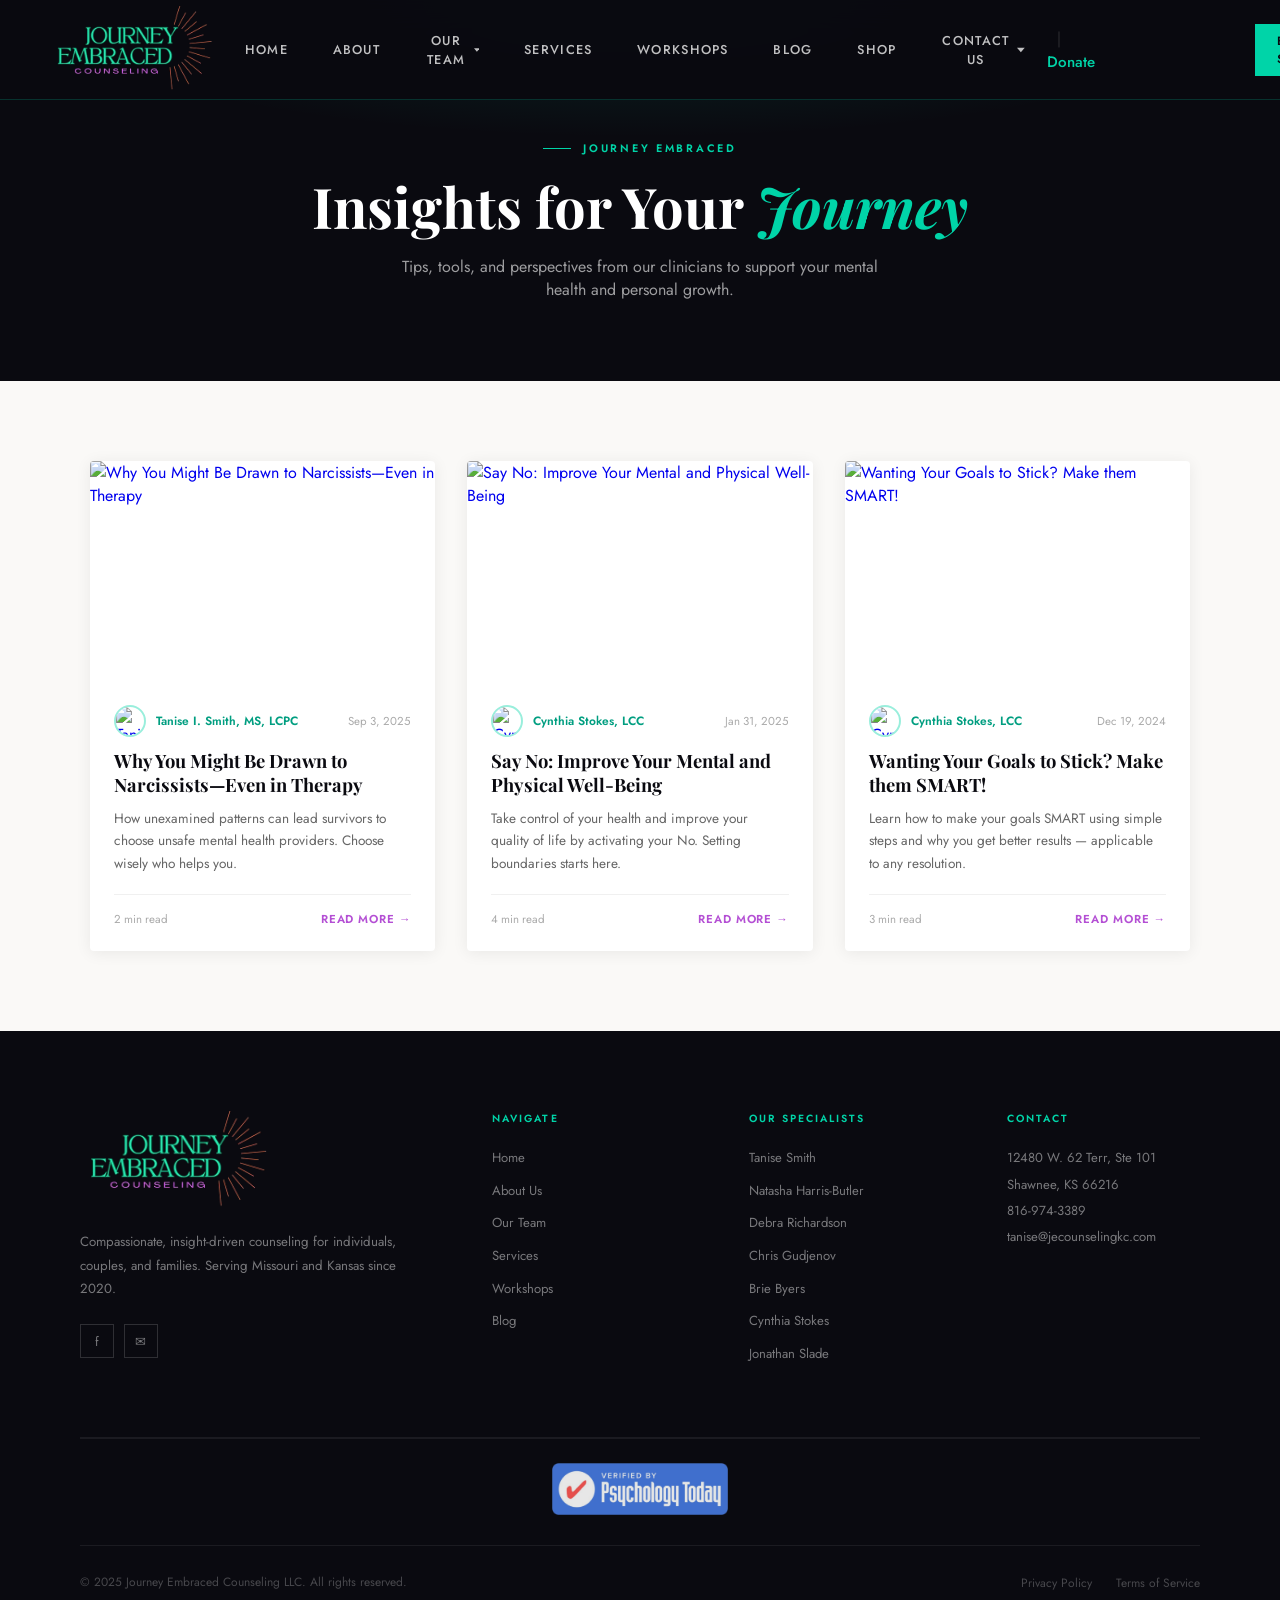
==== blog.html @ 5bcfed5b "Add files via upload" ====
<!doctype html>
<html lang="en">

<head>
    <meta charset="UTF-8" />
    <meta name="viewport" content="width=device-width, initial-scale=1.0" />
    <meta name="description"
        content="Blog — Journey Embraced Counseling LLC. Insights, tips, and guidance for your mental health journey." />
    <title>Blog | Journey Embraced Counseling LLC</title>
    <link rel="preconnect" href="https://fonts.googleapis.com" />
    <link rel="preconnect" href="https://fonts.gstatic.com" crossorigin />
    <link
        href="https://fonts.googleapis.com/css2?family=Playfair+Display:ital,wght@0,400;0,600;0,700;1,400;1,600&family=Jost:wght@300;400;500;600&display=swap"
        rel="stylesheet" />
    <link rel="stylesheet" href="css/styles.css" />
    <link rel="stylesheet" href="css/blog.css" />
</head>

<body>
    <!-- ══ NAVIGATION ══ -->
    <nav id="mainNav">
        <a href="index.html" class="nav-logo"><img src="images/logo.png" alt="Journey Embraced Counseling" /></a>
        <div class="nav-center">
            <div class="nav-item">
                <a href="index.html" class="nav-link">Home</a>
            </div>
            <div class="nav-item">
                <a href="index.html#about" class="nav-link">About</a>
            </div>
            <div class="nav-item">
                <button class="nav-link" id="teamDropBtn" aria-expanded="false" aria-haspopup="true">
                    Our Team<svg viewBox="0 0 10 6" aria-hidden="true">
                        <path d="M0 0l5 6 5-6z" />
                    </svg>
                </button>
                <div class="mega-drop" role="menu">
                    <a class="drop-card" href="index.html#tanise" role="menuitem"><img class="drop-thumb"
                            src="images/profile/tanise.jpg" alt="Tanise Smith" />
                        <div class="drop-info">
                            <div class="drop-name">Tanise Smith</div>
                            <div class="drop-role">MS, LCPC · Founder</div>
                        </div>
                    </a>
                    <a class="drop-card" href="index.html#natasha" role="menuitem"><img class="drop-thumb"
                            src="images/profile/natasha.jpg" alt="Natasha Harris-Butler" />
                        <div class="drop-info">
                            <div class="drop-name">Natasha Harris-Butler</div>
                            <div class="drop-role">LCSW, LSCSW</div>
                        </div>
                    </a>
                    <a class="drop-card" href="index.html#debra" role="menuitem"><img class="drop-thumb"
                            src="images/profile/debra.jpg" alt="Debra Richardson" />
                        <div class="drop-info">
                            <div class="drop-name">Debra Richardson</div>
                            <div class="drop-role">LSCSW, LCSW</div>
                        </div>
                    </a>
                    <a class="drop-card" href="index.html#chris" role="menuitem"><img class="drop-thumb"
                            src="images/profile/chris.jpg" alt="Chris Gudjenov" />
                        <div class="drop-info">
                            <div class="drop-name">Chris Gudjenov</div>
                            <div class="drop-role">MS, LPC · Athletes & Men</div>
                        </div>
                    </a>
                    <a class="drop-card" href="index.html#brie" role="menuitem"><img class="drop-thumb"
                            src="images/profile/brie.jpg" alt="Brie Byers" />
                        <div class="drop-info">
                            <div class="drop-name">Brie Byers</div>
                            <div class="drop-role">MS, LPC</div>
                        </div>
                    </a>
                    <a class="drop-card" href="index.html#cynthia" role="menuitem"><img class="drop-thumb"
                            src="images/profile/cynthia.jpg" alt="Cynthia Stokes" />
                        <div class="drop-info">
                            <div class="drop-name">Cynthia Stokes</div>
                            <div class="drop-role">LCC · Life Coach</div>
                        </div>
                    </a>
                    <a class="drop-card" href="index.html#jonathan" role="menuitem"><img class="drop-thumb"
                            src="images/profile/jonathan.jpg" alt="Jonathan Slade" />
                        <div class="drop-info">
                            <div class="drop-name">Jonathan Slade</div>
                            <div class="drop-role">B.Th. · Pastoral Coach</div>
                        </div>
                    </a>
                    <a class="drop-card" href="#adrian" role="menuitem">
                        <img class="drop-thumb" src="images/profile/adrian.jpg" alt="Adrian Smith" />
                        <div class="drop-info">
                            <div class="drop-name">Adrian Smith</div>
                            <div class="drop-role">Insurance & Billing Specialist</div>
                        </div>
                    </a>
                </div>
            </div>
            <div class="nav-item">
                <a href="index.html#services" class="nav-link">Services</a>
            </div>
            <div class="nav-item">
                <a href="workshops.html" class="nav-link">Workshops</a>
            </div>
            <div class="nav-item">
                <a href="blog.html" class="nav-link">Blog</a>
            </div>
            <div class="nav-item">
                <a href="shop.html" class="nav-link">Shop</a>
            </div>
            <div class="nav-item" style="position: relative">
                <button class="nav-link" id="contactDropBtn" aria-expanded="false">
                    Contact Us
                    <svg viewBox="0 0 10 6" aria-hidden="true">
                        <path d="M0 0l5 6 5-6z" />
                    </svg>
                </button>
                <div class="contact-drop" id="contactDrop">
                    <div class="contact-drop-row contact-drop-row--email">
                        <span class="contact-drop-icon">📧</span>
                        <a href="mailto:cstokes@jecounselingkc.com">cstokes&#64;jecounselingkc.com</a>
                    </div>
                    <div class="contact-drop-row">
                        <span class="contact-drop-icon">📞</span>
                        <a href="tel:8169743389">816-974-3389</a>
                    </div>
                </div>
            </div>
            <!-- == Stripe Donate Link == -->
            <div class="nav-item utility-sep">
                <a href="https://donate.stripe.com/bJe28tgr56711Aj9oM2kw00" class="nav-link-utility">Donate</a>
            </div>
        </div>
        <div class="nav-right">
            <a href="#" class="btn-nav-cta" id="bookNavBtn">Book a Session</a>
            <button class="mob-toggle" id="mobToggle" aria-label="Open menu" aria-expanded="false">
                <span></span><span></span><span></span>
            </button>
        </div>
    </nav>

    <!-- ══ MOBILE MENU ══ -->
    <div class="mob-menu" id="mobMenu" role="dialog" aria-label="Mobile navigation">
        <button class="mob-close" id="mobClose" aria-label="Close menu">
            ✕
        </button>
        <a href="index.html">Home</a>
        <a href="index.html#about">About</a>
        <a href="index.html#counselors">Our Team</a>
        <a href="index.html#services">Services</a>
        <a href="workshops.html">Workshops</a>
        <a href="blog.html">Blog</a>
        <a href="shop.html">Shop</a>
        <a href="https://donate.stripe.com/bJe28tgr56711Aj9oM2kw00" class="mobile-donate-link">Donate</a>
        <a href="#" id="mobBook" class="mob-book-link">Book a Session</a>
    </div>

    <!-- ══ HERO ══ -->
    <section class="blog-hero">
        <div class="section-label section-label--center">
            Journey Embraced
        </div>
        <h1>Insights for Your <em>Journey</em></h1>
        <p>
            Tips, tools, and perspectives from our clinicians to support
            your mental health and personal growth.
        </p>
    </section>

    <!-- ══ BLOG GRID ══ -->
    <section class="blog-grid-section">
        <div class="blog-grid">
            <!-- Post 1 -->
            <a href="post-narcissists-therapy.html" class="blog-card">
                <img class="blog-card-img"
                    src="https://static.wixstatic.com/media/f3df2a_97ab278cfcd94450b3c3a21420873f29~mv2.jpg/v1/fill/w_454,h_341,fp_0.50_0.50,q_90,enc_avif,quality_auto/f3df2a_97ab278cfcd94450b3c3a21420873f29~mv2.webp"
                    alt="Why You Might Be Drawn to Narcissists—Even in Therapy" />
                <div class="blog-card-body">
                    <div class="blog-card-meta">
                        <img class="blog-card-author-img"
                            src="https://static.wixstatic.com/media/f3df2a_c4966da03c5444bfa4be684ac20dc3af~mv2.jpg/v1/fill/w_64,h_64,al_c,q_80,enc_avif,quality_auto/f3df2a_c4966da03c5444bfa4be684ac20dc3af~mv2.jpg"
                            alt="Tanise Smith" />
                        <span class="blog-card-author">Tanise I. Smith, MS, LCPC</span>
                        <span class="blog-card-date">Sep 3, 2025</span>
                    </div>
                    <h2>
                        Why You Might Be Drawn to Narcissists—Even in
                        Therapy
                    </h2>
                    <p>
                        How unexamined patterns can lead survivors to choose
                        unsafe mental health providers. Choose wisely who
                        helps you.
                    </p>
                    <div class="blog-card-footer">
                        <span class="blog-read-time">2 min read</span>
                        <span class="blog-read-more">Read More →</span>
                    </div>
                </div>
            </a>

            <!-- Post 2 -->
            <a href="post-say-no.html" class="blog-card">
                <img class="blog-card-img"
                    src="https://static.wixstatic.com/media/nsplsh_32547a5375515a4f486534~mv2_d_3019_4025_s_4_2.jpg/v1/fill/w_454,h_341,fp_0.50_0.50,q_90,enc_avif,quality_auto/nsplsh_32547a5375515a4f486534~mv2_d_3019_4025_s_4_2.webp"
                    alt="Say No: Improve Your Mental and Physical Well-Being" />
                <div class="blog-card-body">
                    <div class="blog-card-meta">
                        <img class="blog-card-author-img"
                            src="https://static.wixstatic.com/media/f3df2a_ed8cdbc0320a438393f0426898f3b0ae~mv2.jpg/v1/fill/w_64,h_64,al_c,q_80,enc_avif,quality_auto/f3df2a_ed8cdbc0320a438393f0426898f3b0ae~mv2.jpg"
                            alt="Cynthia Stokes" />
                        <span class="blog-card-author">Cynthia Stokes, LCC</span>
                        <span class="blog-card-date">Jan 31, 2025</span>
                    </div>
                    <h2>
                        Say No: Improve Your Mental and Physical Well-Being
                    </h2>
                    <p>
                        Take control of your health and improve your quality
                        of life by activating your No. Setting boundaries
                        starts here.
                    </p>
                    <div class="blog-card-footer">
                        <span class="blog-read-time">4 min read</span>
                        <span class="blog-read-more">Read More →</span>
                    </div>
                </div>
            </a>

            <!-- Post 3 -->
            <a href="post-smart-goals.html" class="blog-card">
                <img class="blog-card-img"
                    src="https://static.wixstatic.com/media/nsplsh_63595f54434b723562656b~mv2.jpg/v1/fill/w_454,h_341,fp_0.50_0.50,q_90,enc_avif,quality_auto/nsplsh_63595f54434b723562656b~mv2.webp"
                    alt="Wanting Your Goals to Stick? Make them SMART!" />
                <div class="blog-card-body">
                    <div class="blog-card-meta">
                        <img class="blog-card-author-img"
                            src="https://static.wixstatic.com/media/f3df2a_ed8cdbc0320a438393f0426898f3b0ae~mv2.jpg/v1/fill/w_64,h_64,al_c,q_80,enc_avif,quality_auto/f3df2a_ed8cdbc0320a438393f0426898f3b0ae~mv2.jpg"
                            alt="Cynthia Stokes" />
                        <span class="blog-card-author">Cynthia Stokes, LCC</span>
                        <span class="blog-card-date">Dec 19, 2024</span>
                    </div>
                    <h2>Wanting Your Goals to Stick? Make them SMART!</h2>
                    <p>
                        Learn how to make your goals SMART using simple
                        steps and why you get better results — applicable to
                        any resolution.
                    </p>
                    <div class="blog-card-footer">
                        <span class="blog-read-time">3 min read</span>
                        <span class="blog-read-more">Read More →</span>
                    </div>
                </div>
            </a>
        </div>
    </section>

    <!-- ══ FOOTER ══ -->
    <footer>
        <div class="footer-top">
            <div class="footer-brand">
                <img class="footer-logo" src="images/logo.png" alt="Journey Embraced Counseling" />
                <p class="footer-about">
                    Compassionate, insight-driven counseling for
                    individuals, couples, and families. Serving Missouri and
                    Kansas since 2020.
                </p>
                <div class="footer-social">
                    <a href="https://www.facebook.com/journeyembracedcounseling/" target="_blank" rel="noopener"
                        aria-label="Facebook">f</a>
                    <a href="mailto:tanise@jecounselingkc.com" aria-label="Email us">✉</a>
                </div>
            </div>
            <div class="footer-col">
                <h5>Navigate</h5>
                <ul>
                    <li><a href="index.html">Home</a></li>
                    <li><a href="index.html#about">About Us</a></li>
                    <li><a href="index.html#counselors">Our Team</a></li>
                    <li><a href="index.html#services">Services</a></li>
                    <li><a href="workshops.html">Workshops</a></li>
                    <li><a href="blog.html">Blog</a></li>
                </ul>
            </div>
            <div class="footer-col">
                <h5>Our Specialists</h5>
                <ul>
                    <li><a href="index.html#tanise">Tanise Smith</a></li>
                    <li><a href="index.html#natasha">Natasha Harris-Butler</a></li>
                    <li><a href="index.html#debra">Debra Richardson</a></li>
                    <li><a href="index.html#chris">Chris Gudjenov</a></li>
                    <li><a href="index.html#brie">Brie Byers</a></li>
                    <li><a href="index.html#cynthia">Cynthia Stokes</a></li>
                    <li><a href="index.html#jonathan">Jonathan Slade</a></li>
                </ul>
            </div>
            <div class="footer-col footer-contact-info">
                <h5>Contact</h5>
                <p>12480 W. 62 Terr, Ste 101<br />Shawnee, KS 66216</p>
                <p><a href="tel:8169743389">816-974-3389</a></p>
                <p>
                    <a href="mailto:tanise@jecounselingkc.com">tanise&#64;jecounselingkc.com</a>
                </p>
            </div>
        </div>
        <div class="footer-pt-badge">
            <a href="https://www.psychologytoday.com/us/therapists/tanise-smith-shawnee-ks/755329" target="_blank"
                rel="noopener"><img src="images/psychology_today.png" alt="Verified by Psychology Today"
                    height="52" /></a>
        </div>
        <div class="footer-bottom">
            <p>
                &copy; 2025 Journey Embraced Counseling LLC. All rights
                reserved.
            </p>
            <div>
                <a href="#">Privacy Policy</a><a href="#">Terms of Service</a>
            </div>
        </div>
    </footer>

    <!-- ══ MODALS ══ -->
    <div class="modal-overlay" id="bookingModal" role="dialog" aria-modal="true" aria-labelledby="bookingModalTitle">
        <div class="modal">
            <button class="modal-x" aria-label="Close">✕</button>
            <div class="modal-h" id="bookingModalTitle">Book a Session</div>
            <div class="modal-sub">
                Fill out the form below and we'll be in touch to confirm
                your appointment.
            </div>
            <div class="fg">
                <label>Your Name</label>
                <div class="fg-row">
                    <input type="text" placeholder="First name" autocomplete="given-name" /><input type="text"
                        placeholder="Last name" autocomplete="family-name" />
                </div>
            </div>
            <div class="fg">
                <label>Email</label><input type="email" placeholder="your@email.com" autocomplete="email" />
            </div>
            <div class="fg">
                <label>Phone</label><input type="tel" placeholder="(816) 000-0000" autocomplete="tel" />
            </div>
            <div class="fg">
                <label>Service Type</label><select>
                    <option value="">Select a service...</option>
                    <option>Individual Counseling</option>
                    <option>Couples Therapy</option>
                    <option>Adolescent Support</option>
                    <option>Faith-Based Counseling</option>
                    <option>Life Coaching</option>
                    <option>Narcissistic Abuse Recovery</option>
                    <option>Men's Mental Health</option>
                    <option>Group Therapy</option>
                </select>
            </div>
            <div class="fg">
                <label>Message (Optional)</label><textarea
                    placeholder="Brief description of what you'd like to work on..."></textarea>
            </div>
            <button class="btn-modal" data-form="booking">
                Request Appointment
            </button>
        </div>
    </div>

    <script src="js/main.js"></script>
</body>

</html>
---- css/styles.css ----
/* =====================================================
   Journey Embraced Counseling — styles.css
   Palette matched to logo:
     Mint-teal  #00d4a8  (JOURNEY EMBRACED text)
     Purple     #b44fd4  (COUNSELING text)
     Coral      #e8623a  (starburst)
     Near-black #0a0a10  (logo background / dark sections)
   ===================================================== */
:root {
    --ink: #0a0a10;
    --mint: #00d4a8;
    --mint-light: #00f0c0;
    --mint-dim: #009e80;
    --purple: #b44fd4;
    --purple-light: #cc72ee;
    --coral: #e8623a;
    --cream: #f2fdfb;
    --warm: #f7f2fd;
    --blush: #fdf2fb;
    --stone: #c8e6e0;
    --stone-purple: #ddd0ea;
    --mist: #4a6a64;
    --white: #ffffff;
    --nav-height: 100px;
    --pad: 5rem;
}

*,
*::before,
*::after {
    margin: 0;
    padding: 0;
    box-sizing: border-box;
}
html {
    scroll-behavior: smooth;
}
body {
    font-family: "Jost", sans-serif;
    background: var(--cream);
    color: var(--ink);
    overflow-x: hidden;
}

/* Reveal */
.reveal {
    opacity: 0;
    transform: translateY(24px);
    transition:
        opacity 0.65s ease,
        transform 0.65s ease;
}
.reveal.visible {
    opacity: 1;
    transform: none;
}

/* Labels */
.section-label {
    font-size: 0.68rem;
    font-weight: 600;
    letter-spacing: 0.25em;
    text-transform: uppercase;
    color: var(--mint);
    margin-bottom: 0.75rem;
    display: flex;
    align-items: center;
    gap: 0.75rem;
}
.section-label::before {
    content: "";
    display: block;
    width: 28px;
    height: 1px;
    background: var(--mint);
}
.section-label--center {
    justify-content: center;
}

.section-title {
    font-family: "Playfair Display", serif;
    font-size: clamp(2rem, 3.5vw, 3rem);
    font-weight: 600;
    line-height: 1.2;
    color: var(--ink);
}
.section-title em {
    font-style: italic;
    color: var(--purple);
}

/* ── Buttons ── */
.btn-gold {
    font-family: "Jost", sans-serif;
    font-size: 0.82rem;
    font-weight: 600;
    letter-spacing: 0.1em;
    text-transform: uppercase;
    color: var(--ink);
    background: var(--mint);
    border: none;
    padding: 1rem 2.5rem;
    cursor: pointer;
    text-decoration: none;
    display: inline-block;
    transition:
        background 0.2s,
        transform 0.2s,
        box-shadow 0.2s;
}
.btn-gold:hover {
    background: var(--mint-light);
    transform: translateY(-2px);
    box-shadow: 0 8px 24px rgba(0, 212, 168, 0.4);
}

.btn-outline-white {
    font-family: "Jost", sans-serif;
    font-size: 0.82rem;
    font-weight: 500;
    letter-spacing: 0.1em;
    text-transform: uppercase;
    color: #fff;
    background: transparent;
    border: 1px solid rgba(255, 255, 255, 0.4);
    padding: 1rem 2.5rem;
    cursor: pointer;
    text-decoration: none;
    display: inline-block;
    transition:
        border-color 0.2s,
        background 0.2s;
}
.btn-outline-white:hover {
    border-color: #fff;
    background: rgba(255, 255, 255, 0.08);
}

.btn-teal {
    font-family: "Jost", sans-serif;
    font-size: 0.75rem;
    font-weight: 600;
    letter-spacing: 0.1em;
    text-transform: uppercase;
    color: var(--ink);
    background: var(--mint);
    border: none;
    padding: 0.8rem 2rem;
    cursor: pointer;
    text-decoration: none;
    display: inline-block;
    transition:
        background 0.2s,
        transform 0.2s;
    -webkit-appearance: none;
    appearance: none;
    line-height: normal;
    vertical-align: middle;
}
.btn-teal:hover {
    background: var(--mint-light);
    transform: translateY(-1px);
}
button.btn-teal {
    font-size: 0.75rem;
    font-weight: 600;
    letter-spacing: 0.1em;
}

.btn-white-solid {
    font-family: "Jost", sans-serif;
    font-size: 0.72rem;
    font-weight: 600;
    letter-spacing: 0.16em;
    text-transform: uppercase;
    color: var(--ink);
    background: #fff;
    border: none;
    padding: 0.7rem 1.9rem;
    cursor: pointer;
    text-decoration: none;
    white-space: nowrap;
    display: inline-block;
    transition:
        background 0.2s,
        transform 0.2s,
        box-shadow 0.2s;
    box-shadow: 0 2px 10px rgba(0, 0, 0, 0.15);
}
.btn-white-solid:hover {
    background: var(--cream);
    transform: translateY(-1px);
    box-shadow: 0 4px 16px rgba(0, 0, 0, 0.2);
}

/* ── Nav ── */
nav {
    position: fixed;
    top: 0;
    left: 0;
    right: 0;
    z-index: 1000;
    background: rgba(10, 10, 16, 0.97);
    backdrop-filter: blur(16px);
    display: flex;
    align-items: center;
    justify-content: space-between;
    padding: 0 3rem;
    height: var(--nav-height);
    border-bottom: 1px solid rgba(0, 212, 168, 0.2);
}
.nav-logo img {
    height: 88px;
    width: auto;
    display: block;
}
.nav-center {
    display: flex;
    align-items: center;
    margin-left: auto;
    margin-right: 0;
}
.nav-item {
    position: relative;
}
.nav-link {
    display: flex;
    align-items: center;
    gap: 0.4rem;
    font-family: "Jost", sans-serif;
    font-size: 0.8rem;
    font-weight: 500;
    letter-spacing: 0.1em;
    text-transform: uppercase;
    color: rgba(255, 255, 255, 0.75);
    text-decoration: none;
    padding: 0 1.4rem;
    height: var(--nav-height);
    transition: color 0.2s;
    cursor: pointer;
    border: none;
    background: none;
}
.nav-link:hover,
.nav-link.active {
    color: var(--mint);
}
.nav-link svg {
    width: 10px;
    height: 10px;
    fill: currentColor;
    transition: transform 0.2s;
}
.nav-item.open .nav-link svg {
    transform: rotate(180deg);
}
.nav-item .nav-link-utility {
    font-family: "Jost", sans-serif;
    font-weight: 500;
    font-size: 0.95rem;
    color: var(
        --accent,
        #00d4a8
    ) !important; /* Your brand green to make it pop slightly */
    text-decoration: none !important;
    transition: opacity 0.3s ease;
    position: relative;
}
.nav-link-utility {
    margin-right: 90px;
}

.nav-item .nav-link-utility:hover {
    opacity: 0.8;
}

/* Optional: Add a small dot or separator between Contact and Donate */
.nav-item.utility-sep::before {
    content: "|";
    color: rgba(255, 255, 255, 0.2);
    margin: 0 10px;
    font-weight: 300;
}
.mega-drop {
    position: absolute;
    top: var(--nav-height);
    left: 50%;
    transform: translateX(-50%) translateY(-8px);
    background: var(--ink);
    border: 1px solid rgba(0, 212, 168, 0.18);
    border-top: 2px solid var(--mint);
    padding: 1.5rem;
    display: grid;
    grid-template-columns: repeat(3, max-content);
    gap: 1.75rem;
    width: max-content;
    opacity: 0;
    pointer-events: none;
    transition:
        opacity 0.22s ease,
        transform 0.22s ease;
    box-shadow: 0 20px 60px rgba(0, 0, 0, 0.6);
}
.nav-item.open .mega-drop {
    opacity: 1;
    pointer-events: all;
    transform: translateX(-50%) translateY(0);
}

.drop-card {
    display: flex;
    align-items: center;
    gap: 0.75rem;
    padding: 0.65rem 1.25rem 0.65rem 0.85rem;
    text-decoration: none;
    border-radius: 4px;
    transition: background 0.15s;
    cursor: pointer;
    border: none;
    background: none;
    width: max-content;
    min-width: 100%;
    white-space: nowrap;
    text-align: left;
}
.drop-card:hover {
    background: rgba(0, 212, 168, 0.08);
}
.drop-thumb {
    width: 44px;
    height: 44px;
    border-radius: 50%;
    object-fit: cover;
    object-position: top;
    border: 2px solid rgba(0, 212, 168, 0.45);
    flex-shrink: 0;
}
.drop-name {
    font-size: 0.78rem;
    font-weight: 500;
    color: #fff;
    line-height: 1.2;
    white-space: nowrap;
    overflow: hidden;
    text-overflow: ellipsis;
}
.drop-role {
    font-size: 0.67rem;
    color: rgba(0, 212, 168, 0.85);
    letter-spacing: 0.03em;
    white-space: nowrap;
    overflow: hidden;
    text-overflow: ellipsis;
}

.nav-right {
    display: flex;
    align-items: center;
    gap: 0;
    margin-left: 70px;
    /* gap: 0.75rem; */ /* original key: pair */
}
.btn-nav-ghost {
    font-family: "Jost", sans-serif;
    font-size: 0.75rem;
    font-weight: 500;
    letter-spacing: 0.08em;
    text-transform: uppercase;
    color: rgba(255, 255, 255, 0.75);
    background: none;
    border: 1px solid rgba(255, 255, 255, 0.25);
    padding: 0.5rem 1.2rem;
    cursor: pointer;
    text-decoration: none;
    transition:
        border-color 0.2s,
        color 0.2s;
}
.btn-nav-ghost:hover {
    border-color: var(--mint);
    color: var(--mint);
}
.btn-nav-cta {
    font-family: "Jost", sans-serif;
    font-size: 0.75rem;
    font-weight: 600;
    letter-spacing: 0.08em;
    text-transform: uppercase;
    color: var(--ink);
    background: var(--mint);
    border: none;
    padding: 0.5rem 1.4rem;
    cursor: pointer;
    text-decoration: none;
    transition:
        background 0.2s,
        transform 0.2s;
}
.btn-nav-cta:hover {
    background: var(--mint-light);
    transform: translateY(-1px);
}

.mob-toggle {
    display: none;
    background: none;
    border: none;
    cursor: pointer;
    flex-direction: column;
    gap: 5px;
    padding: 4px;
}
.mob-toggle span {
    display: block;
    width: 22px;
    height: 1.5px;
    background: rgba(255, 255, 255, 0.7);
    transition:
        transform 0.3s,
        opacity 0.3s;
    transform-origin: center;
}
.mob-toggle.open span:nth-child(1) {
    transform: translateY(6.5px) rotate(45deg);
}
.mob-toggle.open span:nth-child(2) {
    opacity: 0;
    transform: scaleX(0);
}
.mob-toggle.open span:nth-child(3) {
    transform: translateY(-6.5px) rotate(-45deg);
}

/* Mobile menu */
.mob-menu {
    position: fixed;
    inset: 0;
    z-index: 999;
    background: var(--ink);
    display: flex;
    flex-direction: column;
    align-items: center;
    justify-content: center;
    gap: 1.5rem;
    transform: translateX(100%);
    transition: transform 0.35s ease;
}
.mob-menu.open {
    transform: translateX(0);
}
.mob-menu a {
    font-family: "Playfair Display", serif;
    font-size: 2rem;
    font-weight: 400;
    font-style: italic;
    color: rgba(255, 255, 255, 0.8);
    text-decoration: none;
    transition: color 0.2s;
}
.mob-menu a:hover {
    color: var(--mint);
}
.mob-book-link {
    /* color: var(--mint) !important; */
    font-family: "Jost", sans-serif;
    font-size: 0.75rem;
    font-weight: 600;
    letter-spacing: 0.08em;
    text-transform: uppercase;
    color: var(--ink) !important;
    background: var(--mint);
    border: none;
    padding: 0.5rem 1.4rem;
    cursor: pointer;
    text-decoration: none;
    transition:
        background 0.2s,
        transform 0.2s;
}
.mob-book-link:active {
    transform: scale(0.95);
}
.mob-close {
    position: absolute;
    top: 1.5rem;
    right: 2rem;
    background: none;
    border: none;
    cursor: pointer;
    font-size: 1.3rem;
    color: rgba(255, 255, 255, 0.5);
    transition: color 0.2s;
}
.mob-close:hover {
    color: #fff;
}
.mobile-donate-link {
    color: var(--mint) !important;
    font-weight: 600;
    margin-top: 10px;
    border-bottom: 1px solid rgba(0, 212, 168, 0.2);
    padding-bottom: 15px;
}

/* ── Hero ── */
.hero {
    min-height: 100vh;
    background: var(--ink);
    display: flex;
    flex-direction: column;
    align-items: center;
    justify-content: center;
    padding-top: var(--nav-height);
    position: relative;
    overflow: hidden;
    text-align: center;
}
.hero-bg {
    position: absolute;
    inset: 0;
    background:
        radial-gradient(
            ellipse 90% 70% at 50% -5%,
            rgba(0, 212, 168, 0.2) 0%,
            transparent 60%
        ),
        radial-gradient(
            ellipse 50% 45% at 10% 88%,
            rgba(180, 79, 212, 0.14) 0%,
            transparent 55%
        ),
        radial-gradient(
            ellipse 45% 40% at 92% 72%,
            rgba(232, 98, 58, 0.1) 0%,
            transparent 55%
        );
}
.hero-grid-bg {
    position: absolute;
    inset: 0;
    background-image: radial-gradient(
        circle,
        rgba(0, 212, 168, 0.055) 1px,
        transparent 1px
    );
    background-size: 44px 44px;
}
.hero-content {
    position: relative;
    z-index: 2;
    max-width: 820px;
    padding: 2rem;
}
.hero-tag {
    display: inline-flex;
    align-items: center;
    gap: 0.6rem;
    font-size: 0.7rem;
    font-weight: 500;
    letter-spacing: 0.2em;
    text-transform: uppercase;
    color: var(--mint);
    margin-bottom: 2rem;
    border: 1px solid rgba(0, 212, 168, 0.35);
    padding: 0.4rem 1.2rem;
    border-radius: 30px;
}
.hero h1 {
    font-family: "Playfair Display", serif;
    font-size: clamp(3.5rem, 7vw, 6.5rem);
    font-weight: 700;
    line-height: 1;
    color: #fff;
    margin-bottom: 1.5rem;
}
.hero h1 em {
    font-style: italic;
    color: var(--mint);
}
.hero-sub {
    font-size: 1rem;
    line-height: 1.8;
    color: rgba(255, 255, 255, 0.55);
    max-width: 580px;
    margin: 0 auto 3rem;
}
.hero-btns {
    display: flex;
    gap: 1rem;
    justify-content: center;
    flex-wrap: wrap;
}
.hero-scroll {
    position: absolute;
    bottom: 2.5rem;
    left: 50%;
    transform: translateX(-50%);
    display: flex;
    flex-direction: column;
    align-items: center;
    gap: 0.5rem;
    color: rgba(255, 255, 255, 0.3);
    font-size: 0.68rem;
    letter-spacing: 0.15em;
    text-transform: uppercase;
    animation: bounce 2s infinite;
}
.hero-scroll-line {
    width: 1px;
    height: 40px;
    background: linear-gradient(to bottom, rgba(0, 212, 168, 0.6), transparent);
}
@keyframes bounce {
    0%,
    100% {
        transform: translateX(-50%) translateY(0);
    }
    50% {
        transform: translateX(-50%) translateY(6px);
    }
}

/* Ticker — purple bg, mint dots */
.ticker {
    background: var(--purple);
    padding: 0.8rem 0;
    overflow: hidden;
    white-space: nowrap;
}
.ticker-track {
    display: inline-flex;
    animation: tick 35s linear infinite;
}
.tick-item {
    font-size: 0.7rem;
    font-weight: 500;
    letter-spacing: 0.18em;
    text-transform: uppercase;
    color: rgba(255, 255, 255, 0.9);
    padding: 0 2.5rem;
    display: inline-flex;
    align-items: center;
    gap: 2.5rem;
}
.tick-sep {
    width: 3px;
    height: 3px;
    background: var(--mint);
    border-radius: 50%;
}
@keyframes tick {
    from {
        transform: translateX(0);
    }
    to {
        transform: translateX(-50%);
    }
}

/* ── Welcome ── */
.welcome {
    padding: 7rem var(--pad);
    display: grid;
    grid-template-columns: 1fr 1.6fr;
    gap: 7rem;
    align-items: center;
    background: var(--cream);
}
.welcome-left {
    position: relative;
}
.welcome-stat-block {
    margin-top: 3rem;
    display: grid;
    grid-template-columns: 1fr 1fr;
    gap: 1.5rem;
}
.stat-item {
    padding: 1.5rem;
    border: 1px solid var(--stone);
    background: #fff;
}
.stat-num {
    font-family: "Playfair Display", serif;
    font-size: 2.2rem;
    font-weight: 700;
    color: var(--purple);
    line-height: 1;
    margin-bottom: 0.3rem;
}
.stat-label {
    font-size: 0.75rem;
    font-weight: 500;
    color: var(--mist);
    letter-spacing: 0.05em;
}
.welcome-right p {
    font-size: 0.95rem;
    line-height: 1.9;
    color: var(--mist);
    margin-bottom: 1rem;
}
.welcome-right p strong {
    color: var(--ink);
    font-weight: 600;
}
.welcome-right .cta-wrap {
    margin-top: 2rem;
}

/* Awards — very light mint tint */
.awards-band {
    background: #edfaf7;
    padding: 2.5rem var(--pad);
    display: flex;
    align-items: center;
    gap: 4rem;
    flex-wrap: wrap;
    border-top: 2px solid rgba(0, 212, 168, 0.25);
    border-bottom: 2px solid rgba(0, 212, 168, 0.25);
}
.award-label {
    font-size: 0.65rem;
    font-weight: 600;
    letter-spacing: 0.2em;
    text-transform: uppercase;
    color: var(--mist);
    white-space: nowrap;
}
.award-pill {
    display: flex;
    align-items: center;
    gap: 0.75rem;
}
.award-icon {
    font-size: 1.5rem;
}
.award-text {
    font-family: "Playfair Display", serif;
    font-size: 0.95rem;
    font-weight: 600;
    color: var(--ink);
}
.award-year {
    font-size: 0.72rem;
    color: var(--mist);
}

/* Services — dark section, ink bg */
.services {
    padding: 7rem var(--pad);
    background: var(--ink);
}
.services .section-label {
    color: var(--mint);
}
.services .section-label::before {
    background: var(--mint);
}
.services-title {
    color: #fff;
}
.services-title em {
    color: var(--mint);
}
.services-grid {
    margin-top: 3.5rem;
    display: grid;
    grid-template-columns: repeat(3, 1fr);
    border: 1px solid rgba(255, 255, 255, 0.07);
}
.svc-card {
    padding: 2.5rem 2rem;
    border-right: 1px solid rgba(255, 255, 255, 0.07);
    border-bottom: 1px solid rgba(255, 255, 255, 0.07);
    transition: background 0.25s;
    cursor: default;
}
.svc-card:hover {
    background: rgba(0, 212, 168, 0.07);
}
.svc-num {
    font-family: "Playfair Display", serif;
    font-size: 2rem;
    font-weight: 700;
    color: rgba(0, 212, 168, 0.18);
    line-height: 1;
    margin-bottom: 1rem;
    transition: color 0.25s;
}
.svc-card:hover .svc-num {
    color: rgba(0, 212, 168, 0.45);
}
.svc-title {
    font-family: "Playfair Display", serif;
    font-size: 1.15rem;
    font-weight: 600;
    color: #fff;
    margin-bottom: 0.6rem;
}
.svc-desc {
    font-size: 0.82rem;
    line-height: 1.7;
    color: rgba(255, 255, 255, 0.45);
}

/* Counselors — soft lavender-blush bg */
.counselors {
    padding: 7rem var(--pad);
    background: var(--warm);
}
.counselors-intro {
    display: grid;
    grid-template-columns: 1fr 1fr;
    gap: 5rem;
    align-items: end;
    margin-bottom: 5rem;
}
.counselors-intro-text {
    font-size: 0.9rem;
    line-height: 1.8;
    color: var(--mist);
    margin-bottom: 1.5rem;
}
.counselor-section {
    padding: 4rem 0;
    border-top: 1px solid var(--stone-purple);
    display: grid;
    grid-template-columns: 280px 1fr;
    gap: 4rem;
    align-items: start;
}
.counselor-section:last-child {
    border-bottom: 1px solid var(--stone-purple);
}
.counselor-photo-col {
    position: relative;
}
.counselor-photo-wrap {
    overflow: hidden;
    position: relative;
}
.counselor-photo-wrap::after {
    content: "";
    position: absolute;
    inset: 0;
    background: linear-gradient(
        to bottom,
        transparent 65%,
        rgba(180, 79, 212, 0.07)
    );
    pointer-events: none;
}
.counselor-photo {
    width: 100%;
    aspect-ratio: 4/5;
    object-fit: cover;
    object-position: top;
    display: block;
    transition: transform 0.4s ease;
}
.counselor-section:hover .counselor-photo {
    transform: scale(1.02);
}
.counselor-badge {
    position: absolute;
    top: 1rem;
    left: 1rem;
    background: var(--purple);
    padding: 0.3rem 0.75rem;
    font-size: 0.65rem;
    font-weight: 600;
    letter-spacing: 0.12em;
    text-transform: uppercase;
    color: #fff;
    z-index: 1;
}
.counselor-info {
    padding-top: 0.5rem;
}
.counselor-name {
    font-family: "Playfair Display", serif;
    font-size: 1.9rem;
    font-weight: 700;
    color: var(--ink);
    line-height: 1.1;
    margin-bottom: 0.3rem;
}
.counselor-cred {
    font-size: 0.75rem;
    font-weight: 600;
    letter-spacing: 0.12em;
    text-transform: uppercase;
    color: var(--mint-dim);
    margin-bottom: 1.25rem;
}
.counselor-specialties {
    display: flex;
    flex-wrap: wrap;
    gap: 0.5rem;
    margin-bottom: 1.5rem;
}
.spec-tag {
    font-size: 0.68rem;
    font-weight: 500;
    letter-spacing: 0.04em;
    background: #fff;
    color: var(--purple);
    border: 1px solid rgba(180, 79, 212, 0.22);
    padding: 0.3rem 0.8rem;
    border-radius: 20px;
}
.counselor-bio {
    font-size: 0.88rem;
    line-height: 1.85;
    color: var(--mist);
    margin-bottom: 1.75rem;
}
.counselor-bio p {
    margin-bottom: 0.75rem;
}
.counselor-bio p:last-child {
    margin-bottom: 0;
}
.counselor-bio em {
    font-style: italic;
    color: var(--purple);
}

/* Booking banner — deep dark gradient, mint + purple */
.booking-banner {
    background: linear-gradient(135deg, #0a0a10 0%, #16082a 55%, #081a14 100%);
    border-top: 1px solid rgba(0, 212, 168, 0.18);
    padding: 6rem var(--pad);
    display: grid;
    grid-template-columns: 1fr auto;
    gap: 4rem;
    align-items: center;
}
.booking-banner h2 {
    font-family: "Playfair Display", serif;
    font-size: clamp(1.8rem, 3vw, 3rem);
    font-weight: 600;
    line-height: 1.2;
    color: #fff;
}
.booking-banner h2 em {
    font-style: italic;
    color: var(--mint);
}
.booking-banner p {
    font-size: 0.9rem;
    line-height: 1.7;
    color: rgba(255, 255, 255, 0.6);
    margin-top: 0.75rem;
}

/* Testimonial — soft blush */
.testimonial {
    padding: 7rem var(--pad);
    background: var(--blush);
    text-align: center;
    position: relative;
    overflow: hidden;
}
.testimonial::before {
    content: "JEC";
    position: absolute;
    top: -2rem;
    left: 50%;
    transform: translateX(-50%);
    font-family: "Playfair Display", serif;
    font-size: 12rem;
    color: rgba(180, 79, 212, 0.06);
    line-height: 1;
    pointer-events: none;
    white-space: nowrap;
    letter-spacing: 0.1em;
}
.test-quote {
    font-family: "Playfair Display", serif;
    font-size: clamp(1.6rem, 3vw, 2.5rem);
    font-style: italic;
    font-weight: 400;
    line-height: 1.5;
    color: var(--ink);
    max-width: 750px;
    margin: 2rem auto 1.5rem;
    position: relative;
}
.test-author {
    font-size: 0.72rem;
    font-weight: 600;
    letter-spacing: 0.2em;
    text-transform: uppercase;
    color: var(--purple);
}

/* Footer */
footer {
    background: var(--ink);
    padding: 5rem var(--pad) 2.5rem;
}
.footer-top {
    display: grid;
    grid-template-columns: 1.8fr 1fr 1fr 1fr;
    gap: 4rem;
    padding-bottom: 4rem;
    border-bottom: 1px solid rgba(255, 255, 255, 0.07);
}
.footer-logo {
    height: 100px;
    margin-bottom: 1.2rem;
    display: block;
}
.footer-about {
    font-size: 0.83rem;
    line-height: 1.75;
    color: rgba(255, 255, 255, 0.45);
    margin-bottom: 1.5rem;
}
.footer-social {
    display: flex;
    gap: 0.6rem;
}
.footer-social a {
    width: 34px;
    height: 34px;
    border: 1px solid rgba(255, 255, 255, 0.15);
    display: flex;
    align-items: center;
    justify-content: center;
    color: rgba(255, 255, 255, 0.45);
    text-decoration: none;
    font-size: 0.8rem;
    transition:
        background 0.2s,
        border-color 0.2s,
        color 0.2s;
}
.footer-social a:hover {
    background: var(--mint);
    border-color: var(--mint);
    color: var(--ink);
}
.footer-col h5 {
    font-size: 0.65rem;
    font-weight: 600;
    letter-spacing: 0.2em;
    text-transform: uppercase;
    color: var(--mint);
    margin-bottom: 1.2rem;
}
.footer-col ul {
    list-style: none;
}
.footer-col ul li {
    margin-bottom: 0.6rem;
}
.footer-col ul li a {
    font-size: 0.82rem;
    color: rgba(255, 255, 255, 0.45);
    text-decoration: none;
    transition: color 0.2s;
}
.footer-col ul li a:hover {
    color: #fff;
}
.footer-contact-info p {
    font-size: 0.82rem;
    line-height: 2;
    color: rgba(255, 255, 255, 0.45);
}
.footer-contact-info a {
    color: rgba(255, 255, 255, 0.45);
    text-decoration: none;
    transition: color 0.2s;
}
.footer-contact-info a:hover {
    color: #fff;
}
.footer-pt-badge {
    padding: 1.5rem 0;
    border-top: 1px solid rgba(255, 255, 255, 0.07);
    display: flex;
    align-items: center;
    justify-content: center;
}
.footer-pt-badge a {
    display: inline-block;
    opacity: 0.9;
    transition: opacity 0.2s;
}
.footer-pt-badge a:hover {
    opacity: 1;
}
.footer-bottom {
    display: flex;
    justify-content: space-between;
    align-items: center;
    flex-wrap: wrap;
    gap: 1rem;
    border-top: 1px solid rgba(255, 255, 255, 0.07);
    padding-top: 1.5rem;
}
.footer-bottom p {
    font-size: 0.75rem;
    color: rgba(255, 255, 255, 0.25);
}
.footer-bottom a {
    font-size: 0.75rem;
    color: rgba(255, 255, 255, 0.25);
    text-decoration: none;
    margin-left: 1.5rem;
    transition: color 0.2s;
}
.footer-bottom a:hover {
    color: rgba(255, 255, 255, 0.6);
}

/* Modals */
.modal-overlay {
    position: fixed;
    inset: 0;
    z-index: 2000;
    background: rgba(10, 10, 16, 0.9);
    backdrop-filter: blur(10px);
    display: flex;
    align-items: center;
    justify-content: center;
    opacity: 0;
    pointer-events: none;
    transition: opacity 0.3s;
}
.modal-overlay.open {
    opacity: 1;
    pointer-events: all;
}
.modal {
    background: var(--cream);
    width: 100%;
    max-width: 460px;
    padding: 2.5rem;
    position: relative;
    transform: translateY(16px);
    transition: transform 0.3s;
    border-top: 3px solid var(--mint);
    max-height: 90vh;
    overflow-y: auto;
}
.modal-overlay.open .modal {
    transform: translateY(0);
}
.modal-x {
    position: absolute;
    top: 1.25rem;
    right: 1.25rem;
    background: none;
    border: none;
    cursor: pointer;
    font-size: 1rem;
    color: var(--mist);
    width: 28px;
    height: 28px;
    display: flex;
    align-items: center;
    justify-content: center;
    transition: color 0.2s;
}
.modal-x:hover {
    color: var(--ink);
}
.modal-h {
    font-family: "Playfair Display", serif;
    font-size: 1.8rem;
    font-weight: 600;
    margin-bottom: 0.2rem;
    color: var(--ink);
}
.modal-sub {
    font-size: 0.82rem;
    color: var(--mist);
    margin-bottom: 1.75rem;
}
.fg {
    margin-bottom: 1.1rem;
}
.fg label {
    display: block;
    font-size: 0.68rem;
    font-weight: 600;
    letter-spacing: 0.1em;
    text-transform: uppercase;
    color: var(--ink);
    margin-bottom: 0.35rem;
}
.fg input,
.fg select,
.fg textarea {
    width: 100%;
    font-family: "Jost", sans-serif;
    font-size: 0.88rem;
    padding: 0.7rem 0.9rem;
    border: 1px solid var(--stone);
    background: #fff;
    color: var(--ink);
    outline: none;
    transition: border-color 0.2s;
    appearance: none;
}
.fg input:focus,
.fg select:focus,
.fg textarea:focus {
    border-color: var(--mint);
}
.fg textarea {
    min-height: 80px;
    resize: vertical;
}
.fg-row {
    display: grid;
    grid-template-columns: 1fr 1fr;
    gap: 0.75rem;
}
.btn-modal {
    width: 100%;
    font-family: "Jost", sans-serif;
    font-size: 0.82rem;
    font-weight: 600;
    letter-spacing: 0.1em;
    text-transform: uppercase;
    color: var(--ink);
    background: var(--mint);
    border: none;
    padding: 0.9rem;
    cursor: pointer;
    margin-top: 0.5rem;
    transition: background 0.2s;
}
.btn-modal:hover {
    background: var(--mint-light);
}
.modal-foot {
    font-size: 0.78rem;
    color: var(--mist);
    text-align: center;
    margin-top: 1rem;
}
.modal-foot a {
    color: var(--purple);
    text-decoration: none;
    font-weight: 500;
}

/* Chat */
.chat-btn {
    position: fixed;
    bottom: 2rem;
    right: 2rem;
    z-index: 500;
    width: 54px;
    height: 54px;
    border-radius: 50%;
    background: var(--purple);
    border: none;
    cursor: pointer;
    display: flex;
    align-items: center;
    justify-content: center;
    box-shadow: 0 4px 20px rgba(180, 79, 212, 0.5);
    transition:
        transform 0.2s,
        box-shadow 0.2s;
}
.chat-btn:hover {
    transform: scale(1.08);
    box-shadow: 0 6px 28px rgba(180, 79, 212, 0.65);
}
.chat-btn svg {
    width: 22px;
    height: 22px;
    fill: #fff;
}
.chat-win {
    position: fixed;
    bottom: 5.5rem;
    right: 2rem;
    z-index: 500;
    width: 320px;
    background: #fff;
    border-top: 3px solid var(--purple);
    box-shadow: 0 12px 50px rgba(10, 10, 16, 0.2);
    display: flex;
    flex-direction: column;
    opacity: 0;
    pointer-events: none;
    transform: scale(0.85) translateY(16px);
    transform-origin: bottom right;
    transition:
        opacity 0.25s,
        transform 0.25s;
}
.chat-win.open {
    opacity: 1;
    pointer-events: all;
    transform: scale(1) translateY(0);
}
.chat-head {
    background: var(--purple);
    padding: 1rem 1.25rem;
    display: flex;
    align-items: center;
    gap: 0.75rem;
}
.chat-av {
    width: 36px;
    height: 36px;
    border-radius: 50%;
    background: var(--purple-light);
    display: flex;
    align-items: center;
    justify-content: center;
    font-size: 1rem;
}
.chat-head h4 {
    font-size: 0.82rem;
    font-weight: 600;
    color: #fff;
}
.chat-status-row {
    font-size: 0.68rem;
    color: rgba(255, 255, 255, 0.65);
    display: flex;
    align-items: center;
    gap: 0.35rem;
}
.online-dot {
    width: 6px;
    height: 6px;
    background: #7aeaaa;
    border-radius: 50%;
}
.chat-msgs {
    padding: 1rem;
    display: flex;
    flex-direction: column;
    gap: 0.75rem;
    max-height: 260px;
    overflow-y: auto;
}
.msg {
    font-size: 0.82rem;
    line-height: 1.5;
}
.msg.in {
    background: var(--warm);
    padding: 0.65rem 0.9rem;
    border-radius: 0 10px 10px 10px;
    align-self: flex-start;
    max-width: 87%;
    color: var(--ink);
}
.msg.out {
    background: var(--purple);
    padding: 0.65rem 0.9rem;
    border-radius: 10px 10px 0 10px;
    align-self: flex-end;
    max-width: 87%;
    color: #fff;
}
.chat-input-row {
    padding: 0.85rem 1rem;
    border-top: 1px solid var(--stone);
    display: flex;
    gap: 0.6rem;
}
.chat-input {
    flex: 1;
    font-family: "Jost", sans-serif;
    font-size: 0.83rem;
    border: 1px solid var(--stone);
    padding: 0.55rem 0.8rem;
    outline: none;
    color: var(--ink);
    transition: border-color 0.2s;
}
.chat-input:focus {
    border-color: var(--purple);
}
.chat-send {
    background: var(--purple);
    border: none;
    padding: 0.55rem 0.9rem;
    cursor: pointer;
    color: #fff;
    font-size: 0.9rem;
    transition: background 0.2s;
}
.chat-send:hover {
    background: var(--purple-light);
}

/* Responsive */
@media (max-width: 1100px) {
    .welcome,
    .booking-banner {
        grid-template-columns: 1fr;
        gap: 3rem;
    }
    .counselors-intro {
        grid-template-columns: 1fr;
        gap: 2rem;
    }
    .counselor-section {
        grid-template-columns: 220px 1fr;
        gap: 2.5rem;
    }
    .footer-top {
        grid-template-columns: 1fr 1fr;
        gap: 2.5rem;
    }
    nav .nav-center,
    .nav-right .btn-nav-ghost {
        display: none;
    }
    nav {
        padding: 0 1.5rem;
    }
    .mob-toggle {
        display: flex;
    }
    .welcome,
    .services,
    .counselors,
    .testimonial,
    .awards-band,
    .booking-banner {
        padding-left: 2rem;
        padding-right: 2rem;
    }
    footer {
        padding: 4rem 2rem 2rem;
    }
}
@media (max-width: 700px) {
    .services-grid {
        grid-template-columns: 1fr;
    }
    .counselor-section {
        grid-template-columns: 1fr;
    }
    .counselor-photo-col {
        max-width: 260px;
    }
    .footer-top {
        grid-template-columns: 1fr;
    }
    .welcome-stat-block {
        grid-template-columns: 1fr 1fr;
    }
    .hero h1 {
        font-size: 3rem;
    }
    .counselor-badge {
        position: static;
        display: inline-block;
        margin-bottom: 12px;
    }
    .awards-band {
        padding: 2rem;
        gap: 2rem;
    }
    #bookNavBtn {
        display: none !important;
    }

    .nav-link-utility {
        font-size: 0.85rem;
        margin-right: 5px;
    }
}

/* Testimonial carousel */
.test-slide {
    display: none;
}
.test-slide.active {
    display: block;
}
.test-dot {
    width: 8px;
    height: 8px;
    border-radius: 50%;
    background: #ddd;
    border: none;
    cursor: pointer;
    padding: 0;
    transition:
        background 0.2s,
        transform 0.2s;
}
.test-dot.active {
    background: #6b4c8a;
    transform: scale(1.3);
}
.test-carousel-wrap {
    min-height: 0 !important;
}

/* ── Contact Us Dropdown ── */
.contact-drop {
    position: absolute;
    top: calc(var(--nav-height) + 2px);
    right: 0;
    background: rgba(10, 10, 16, 0.98);
    border: 1px solid rgba(0, 212, 168, 0.2);
    border-top: 2px solid var(--mint);
    padding: 1.25rem 1.5rem;
    min-width: 280px;
    opacity: 0;
    pointer-events: none;
    transform: translateY(-6px);
    transition:
        opacity 0.2s ease,
        transform 0.2s ease;
    box-shadow: 0 12px 40px rgba(0, 0, 0, 0.4);
    z-index: 200;
}
.contact-drop--open {
    opacity: 1;
    pointer-events: all;
    transform: translateY(0);
}
.contact-drop-row {
    display: flex;
    align-items: center;
    gap: 0.75rem;
    padding: 0.5rem 0;
}
.contact-drop-row + .contact-drop-row {
    border-top: 1px solid rgba(255, 255, 255, 0.07);
    margin-top: 0.25rem;
}
.contact-drop-icon {
    font-size: 1rem;
    flex-shrink: 0;
}
.contact-drop-row a {
    font-size: 0.82rem;
    color: rgba(255, 255, 255, 0.75);
    text-decoration: none;
    font-weight: 500;
    transition: color 0.2s;
}
.contact-drop-row a:hover {
    color: var(--mint);
}
/* Email pill */
.contact-drop-row--email a {
    display: inline-block;
    background: rgba(180, 79, 212, 0.15);
    color: var(--purple-light);
    border: 1px solid rgba(180, 79, 212, 0.35);
    border-radius: 20px;
    padding: 0.3rem 0.9rem;
    font-size: 0.78rem;
    font-weight: 600;
    transition:
        background 0.2s,
        color 0.2s;
}
.contact-drop-row--email a:hover {
    background: var(--purple);
    color: white;
    border-color: var(--purple);
}

/* ── Booking Success Message ── */
.modal-success {
    text-align: center;
    padding: 2rem 1rem;
}
.success-icon {
    width: 56px;
    height: 56px;
    background: var(--mint);
    color: var(--ink);
    border-radius: 50%;
    display: flex;
    align-items: center;
    justify-content: center;
    font-size: 1.5rem;
    font-weight: 700;
    margin: 0 auto 1.25rem;
}
.modal-success p {
    font-size: 0.95rem;
    line-height: 1.7;
    color: var(--ink);
}

/* ── SCHOLARSHIP & DONATION COMPONENTS ── */

/* Shared Styles */
.donation-btn {
    display: inline-block;
    text-decoration: none;
    background: #00d4a8; /* Using your accent green */
    color: #1a1a2e;
    padding: 16px 32px;
    border-radius: 4px;
    font-weight: 600;
    font-family: "Jost", sans-serif;
    transition:
        transform 0.2s ease,
        background-color 0.2s ease;
    border: none;
    cursor: pointer;
}

.donation-btn:hover {
    transform: translateY(-2px);
    background: #00f0bd;
}

/* Homepage Scholarship Card */
.scholarship-section {
    padding: 80px 24px;
    background: #f9f9f9;
}

.scholarship-card {
    max-width: 900px;
    margin: 0 auto;
    background: #fff;
    border-radius: 12px;
    overflow: hidden;
    box-shadow: 0 10px 40px rgba(0, 0, 0, 0.06);
    display: flex;
    flex-wrap: wrap;
}

.scholarship-info {
    flex: 1 1 350px;
    background: var(--ink, #1a1a2e);
    padding: 50px;
    color: #fff;
}

.scholarship-info h2 {
    font-family: "Playfair Display", serif;
    font-size: 2.2rem;
    margin: 15px 0;
}

.scholarship-action {
    flex: 1.2 1 300px;
    padding: 50px;
    display: flex;
    flex-direction: column;
    justify-content: center;
    align-items: center;
    text-align: center;
}

.scholarship-action p {
    font-family: "Jost", sans-serif;
    color: #555;
    line-height: 1.7;
    margin-bottom: 25px;
}

/* Workshop Impact Tiers */
.impact-section {
    padding: 100px 24px;
    background: var(--dark, #1a1a2e);
    color: #fff;
    text-align: center;
}

.impact-grid {
    display: grid;
    grid-template-columns: repeat(auto-fit, minmax(280px, 1fr));
    gap: 30px;
    max-width: 1100px;
    margin: 50px auto;
}

.impact-card {
    padding: 40px 30px;
    border: 1px solid rgba(255, 255, 255, 0.1);
    border-radius: 8px;
    background: rgba(255, 255, 255, 0.02);
    transition: border-color 0.3s ease;
}

.impact-card:hover {
    border-color: #00d4a8;
}

.impact-amount {
    font-size: 3rem;
    color: #00d4a8;
    font-weight: 700;
    margin-bottom: 10px;
}
---- css/blog.css ----
.blog-hero {
    background: var(--ink);
    padding: 140px 24px 80px;
    text-align: center;
    position: relative;
    overflow: hidden;
}
.blog-hero::before {
    content: "";
    position: absolute;
    inset: 0;
    background: radial-gradient(
        ellipse 80% 60% at 50% 0%,
        rgba(0, 212, 168, 0.15) 0%,
        transparent 60%
    );
}
.blog-hero h1 {
    font-family: "Playfair Display", serif;
    font-size: clamp(2.2rem, 5vw, 3.5rem);
    color: #fff;
    margin: 12px 0;
    position: relative;
}
.blog-hero h1 em {
    font-style: italic;
    color: var(--mint);
}
.blog-hero p {
    color: rgba(255, 255, 255, 0.6);
    font-family: "Jost", sans-serif;
    font-size: 1rem;
    max-width: 500px;
    margin: 0 auto;
    position: relative;
}
.blog-grid-section {
    background: #faf9f7;
    padding: 80px 24px;
}
.blog-grid {
    max-width: 1100px;
    margin: 0 auto;
    display: grid;
    grid-template-columns: repeat(3, 1fr);
    gap: 32px;
}
.blog-card {
    background: #fff;
    border-radius: 4px;
    overflow: hidden;
    box-shadow: 0 2px 16px rgba(0, 0, 0, 0.07);
    transition:
        transform 0.25s,
        box-shadow 0.25s;
    text-decoration: none;
    display: flex;
    flex-direction: column;
}
.blog-card:hover {
    transform: translateY(-4px);
    box-shadow: 0 8px 32px rgba(0, 0, 0, 0.12);
}
.blog-card-img {
    width: 100%;
    height: 220px;
    object-fit: cover;
    display: block;
}
.blog-card-body {
    padding: 24px;
    flex: 1;
    display: flex;
    flex-direction: column;
}
.blog-card-meta {
    display: flex;
    align-items: center;
    gap: 10px;
    margin-bottom: 12px;
}
.blog-card-author-img {
    width: 32px;
    height: 32px;
    border-radius: 50%;
    object-fit: cover;
    border: 2px solid rgba(0, 212, 168, 0.4);
}
.blog-card-author {
    font-family: "Jost", sans-serif;
    font-size: 0.75rem;
    font-weight: 600;
    color: var(--mint-dim);
}
.blog-card-date {
    font-family: "Jost", sans-serif;
    font-size: 0.72rem;
    color: #aaa;
    margin-left: auto;
}
.blog-card h2 {
    font-family: "Playfair Display", serif;
    font-size: 1.15rem;
    font-weight: 700;
    color: var(--ink);
    line-height: 1.3;
    margin-bottom: 10px;
}
.blog-card p {
    font-family: "Jost", sans-serif;
    font-size: 0.85rem;
    color: #666;
    line-height: 1.65;
    flex: 1;
}
.blog-card-footer {
    display: flex;
    align-items: center;
    justify-content: space-between;
    margin-top: 20px;
    padding-top: 16px;
    border-top: 1px solid #f0f0f0;
}
.blog-read-time {
    font-family: "Jost", sans-serif;
    font-size: 0.72rem;
    color: #aaa;
}
.blog-read-more {
    font-family: "Jost", sans-serif;
    font-size: 0.72rem;
    font-weight: 600;
    letter-spacing: 0.08em;
    text-transform: uppercase;
    color: var(--purple);
    text-decoration: none;
}
.blog-read-more:hover {
    color: var(--purple-light);
}
@media (max-width: 900px) {
    .blog-grid {
        grid-template-columns: 1fr 1fr;
    }
}
@media (max-width: 600px) {
    .blog-grid {
        grid-template-columns: 1fr;
    }
}
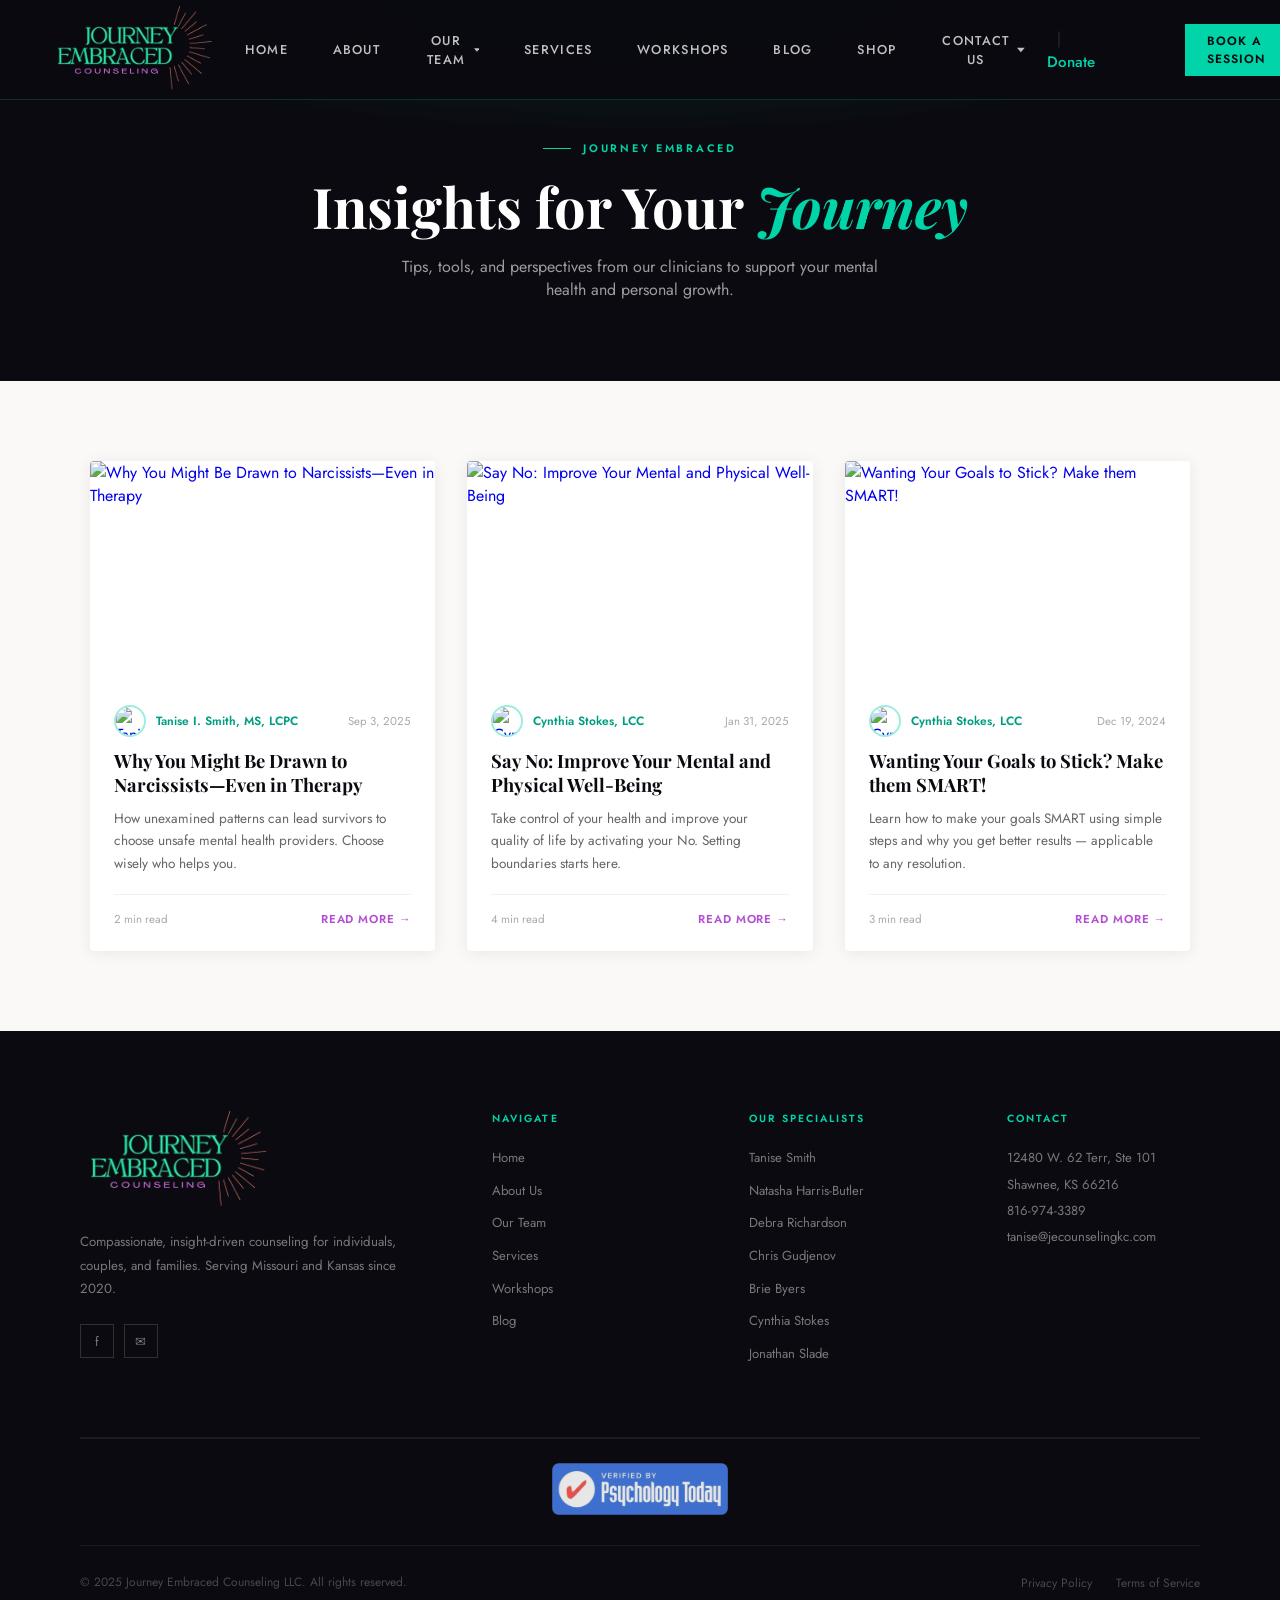
==== commit 7160ac9a: "Add files via upload Optimized code" ====
--- a/blog.html
+++ b/blog.html
@@ -17,74 +17,78 @@
 </head>
 
 <body>
-    <!-- ══ NAVIGATION ══ -->
+<!-- ══ NAVIGATION ══ -->
     <nav id="mainNav">
-        <a href="index.html" class="nav-logo"><img src="images/logo.png" alt="Journey Embraced Counseling" /></a>
+        <a href="#" class="nav-logo">
+            <img src="images/logo.webp" alt="Journey Embraced Counseling" />
+        </a>
+
         <div class="nav-center">
             <div class="nav-item">
                 <a href="index.html" class="nav-link">Home</a>
             </div>
             <div class="nav-item">
-                <a href="index.html#about" class="nav-link">About</a>
+                <a href="#about" class="nav-link">About</a>
             </div>
             <div class="nav-item">
                 <button class="nav-link" id="teamDropBtn" aria-expanded="false" aria-haspopup="true">
-                    Our Team<svg viewBox="0 0 10 6" aria-hidden="true">
+                    Our Team
+                    <svg viewBox="0 0 10 6" aria-hidden="true">
                         <path d="M0 0l5 6 5-6z" />
                     </svg>
                 </button>
                 <div class="mega-drop" role="menu">
-                    <a class="drop-card" href="index.html#tanise" role="menuitem"><img class="drop-thumb"
-                            src="images/profile/tanise.jpg" alt="Tanise Smith" />
+                    <a class="drop-card" href="#tanise" role="menuitem">
+                        <img loading="lazy" class="drop-thumb" src="images/profile/tanise.webp" alt="Tanise Smith" />
                         <div class="drop-info">
                             <div class="drop-name">Tanise Smith</div>
                             <div class="drop-role">MS, LCPC · Founder</div>
                         </div>
                     </a>
-                    <a class="drop-card" href="index.html#natasha" role="menuitem"><img class="drop-thumb"
-                            src="images/profile/natasha.jpg" alt="Natasha Harris-Butler" />
+                    <a class="drop-card" href="#natasha" role="menuitem">
+                        <img loading="lazy" class="drop-thumb" src="images/profile/natasha.webp" alt="Natasha Harris-Butler" />
                         <div class="drop-info">
                             <div class="drop-name">Natasha Harris-Butler</div>
                             <div class="drop-role">LCSW, LSCSW</div>
                         </div>
                     </a>
-                    <a class="drop-card" href="index.html#debra" role="menuitem"><img class="drop-thumb"
-                            src="images/profile/debra.jpg" alt="Debra Richardson" />
+                    <a class="drop-card" href="#debra" role="menuitem">
+                        <img loading="lazy" class="drop-thumb" src="images/profile/debra.webp" alt="Debra Richardson" />
                         <div class="drop-info">
                             <div class="drop-name">Debra Richardson</div>
                             <div class="drop-role">LSCSW, LCSW</div>
                         </div>
                     </a>
-                    <a class="drop-card" href="index.html#chris" role="menuitem"><img class="drop-thumb"
-                            src="images/profile/chris.jpg" alt="Chris Gudjenov" />
+                    <a class="drop-card" href="#chris" role="menuitem">
+                        <img loading="lazy" class="drop-thumb" src="images/profile/chris.webp" alt="Chris Gudjenov" />
                         <div class="drop-info">
                             <div class="drop-name">Chris Gudjenov</div>
                             <div class="drop-role">MS, LPC · Athletes & Men</div>
                         </div>
                     </a>
-                    <a class="drop-card" href="index.html#brie" role="menuitem"><img class="drop-thumb"
-                            src="images/profile/brie.jpg" alt="Brie Byers" />
+                    <a class="drop-card" href="#brie" role="menuitem">
+                        <img loading="lazy" class="drop-thumb" src="images/profile/brie.webp" alt="Chris Gudjenov" />
                         <div class="drop-info">
                             <div class="drop-name">Brie Byers</div>
                             <div class="drop-role">MS, LPC</div>
                         </div>
                     </a>
-                    <a class="drop-card" href="index.html#cynthia" role="menuitem"><img class="drop-thumb"
-                            src="images/profile/cynthia.jpg" alt="Cynthia Stokes" />
+                    <a class="drop-card" href="#cynthia" role="menuitem">
+                        <img loading="lazy" class="drop-thumb" src="images/profile/cynthia.webp" alt="Cynthia Stokes" />
                         <div class="drop-info">
                             <div class="drop-name">Cynthia Stokes</div>
                             <div class="drop-role">LCC · Life Coach</div>
                         </div>
                     </a>
-                    <a class="drop-card" href="index.html#jonathan" role="menuitem"><img class="drop-thumb"
-                            src="images/profile/jonathan.jpg" alt="Jonathan Slade" />
+                    <a class="drop-card" href="#jonathan" role="menuitem">
+                        <img loading="lazy" class="drop-thumb" src="images/profile/jonathan.webp" alt="Jonathan Slade" />
                         <div class="drop-info">
                             <div class="drop-name">Jonathan Slade</div>
                             <div class="drop-role">B.Th. · Pastoral Coach</div>
                         </div>
                     </a>
                     <a class="drop-card" href="#adrian" role="menuitem">
-                        <img class="drop-thumb" src="images/profile/adrian.jpg" alt="Adrian Smith" />
+                        <img loading="lazy" class="drop-thumb" src="images/profile/adrian.webp" alt="Adrian Smith" />
                         <div class="drop-info">
                             <div class="drop-name">Adrian Smith</div>
                             <div class="drop-role">Insurance & Billing Specialist</div>
@@ -93,7 +97,7 @@
                 </div>
             </div>
             <div class="nav-item">
-                <a href="index.html#services" class="nav-link">Services</a>
+                <a href="#services" class="nav-link">Services</a>
             </div>
             <div class="nav-item">
                 <a href="workshops.html" class="nav-link">Workshops</a>
@@ -114,7 +118,7 @@
                 <div class="contact-drop" id="contactDrop">
                     <div class="contact-drop-row contact-drop-row--email">
                         <span class="contact-drop-icon">📧</span>
-                        <a href="mailto:cstokes@jecounselingkc.com">cstokes&#64;jecounselingkc.com</a>
+                        <a href="mailto:tanise@jecounselingkc.com">cstokes&#64;jecounselingkc.com</a>
                     </div>
                     <div class="contact-drop-row">
                         <span class="contact-drop-icon">📞</span>
@@ -255,7 +259,7 @@
     <footer>
         <div class="footer-top">
             <div class="footer-brand">
-                <img class="footer-logo" src="images/logo.png" alt="Journey Embraced Counseling" />
+                <img class="footer-logo" src="images/logo.webp" alt="Journey Embraced Counseling" />
                 <p class="footer-about">
                     Compassionate, insight-driven counseling for
                     individuals, couples, and families. Serving Missouri and
@@ -301,7 +305,7 @@
         </div>
         <div class="footer-pt-badge">
             <a href="https://www.psychologytoday.com/us/therapists/tanise-smith-shawnee-ks/755329" target="_blank"
-                rel="noopener"><img src="images/psychology_today.png" alt="Verified by Psychology Today"
+                rel="noopener"><img loading="lazy" src="images/psychology_today.webp" alt="Verified by Psychology Today"
                     height="52" /></a>
         </div>
         <div class="footer-bottom">
--- a/css/styles.css
+++ b/css/styles.css
@@ -219,7 +219,7 @@
     display: flex;
     align-items: center;
     margin-left: auto;
-    margin-right: 0;
+    margin-right: auto;
 }
 .nav-item {
     position: relative;
@@ -358,9 +358,9 @@
     display: flex;
     align-items: center;
     gap: 0;
-    margin-left: 70px;
-    /* gap: 0.75rem; */ /* original key: pair */
-}
+    margin-left: 0;
+}
+
 .btn-nav-ghost {
     font-family: "Jost", sans-serif;
     font-size: 0.75rem;
@@ -715,6 +715,7 @@
     padding: 2.5rem var(--pad);
     display: flex;
     align-items: center;
+    justify-content: center;
     gap: 4rem;
     flex-wrap: wrap;
     border-top: 2px solid rgba(0, 212, 168, 0.25);
@@ -1443,6 +1444,8 @@
         padding: 4rem 2rem 2rem;
     }
 }
+
+
 @media (max-width: 700px) {
     .services-grid {
         grid-template-columns: 1fr;
@@ -1478,6 +1481,13 @@
     .nav-link-utility {
         font-size: 0.85rem;
         margin-right: 5px;
+    }
+}
+
+/* Force the mobile menu to stay hidden on desktop screens */
+@media (min-width: 992px) {
+    .mob-menu {
+        display: none !important;
     }
 }
 
--- a/css/blog.css
+++ b/css/blog.css
@@ -147,4 +147,4 @@
     .blog-grid {
         grid-template-columns: 1fr;
     }
-}+}
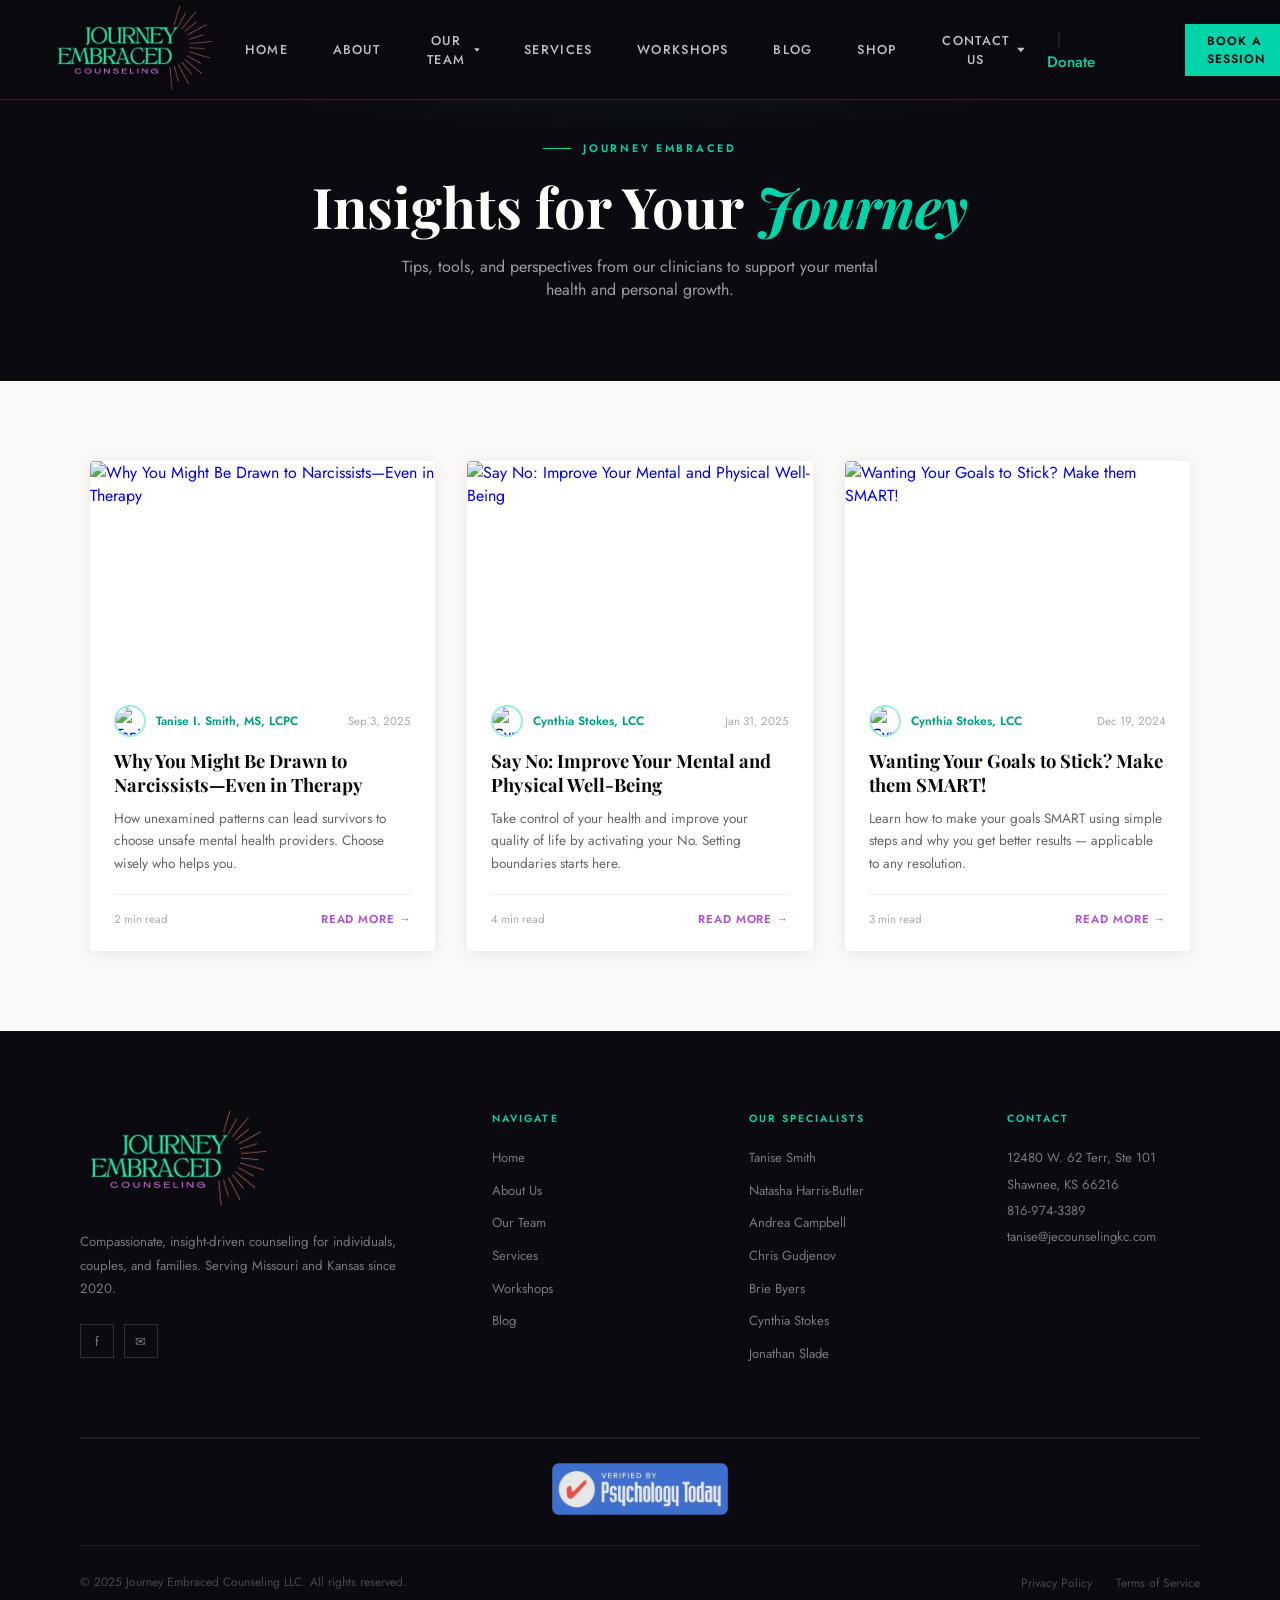
==== commit 550c1ef2: "Add files via upload Removing a therapist from website" ====
--- a/blog.html
+++ b/blog.html
@@ -50,13 +50,6 @@
                         <div class="drop-info">
                             <div class="drop-name">Natasha Harris-Butler</div>
                             <div class="drop-role">LCSW, LSCSW</div>
-                        </div>
-                    </a>
-                    <a class="drop-card" href="#debra" role="menuitem">
-                        <img loading="lazy" class="drop-thumb" src="images/profile/debra.webp" alt="Debra Richardson" />
-                        <div class="drop-info">
-                            <div class="drop-name">Debra Richardson</div>
-                            <div class="drop-role">LSCSW, LCSW</div>
                         </div>
                     </a>
                     <a class="drop-card" href="#chris" role="menuitem">
@@ -287,7 +280,7 @@
                 <ul>
                     <li><a href="index.html#tanise">Tanise Smith</a></li>
                     <li><a href="index.html#natasha">Natasha Harris-Butler</a></li>
-                    <li><a href="index.html#debra">Debra Richardson</a></li>
+                    <li><a href="index.html#andrea">Andrea Campbell</a></li>
                     <li><a href="index.html#chris">Chris Gudjenov</a></li>
                     <li><a href="index.html#brie">Brie Byers</a></li>
                     <li><a href="index.html#cynthia">Cynthia Stokes</a></li>
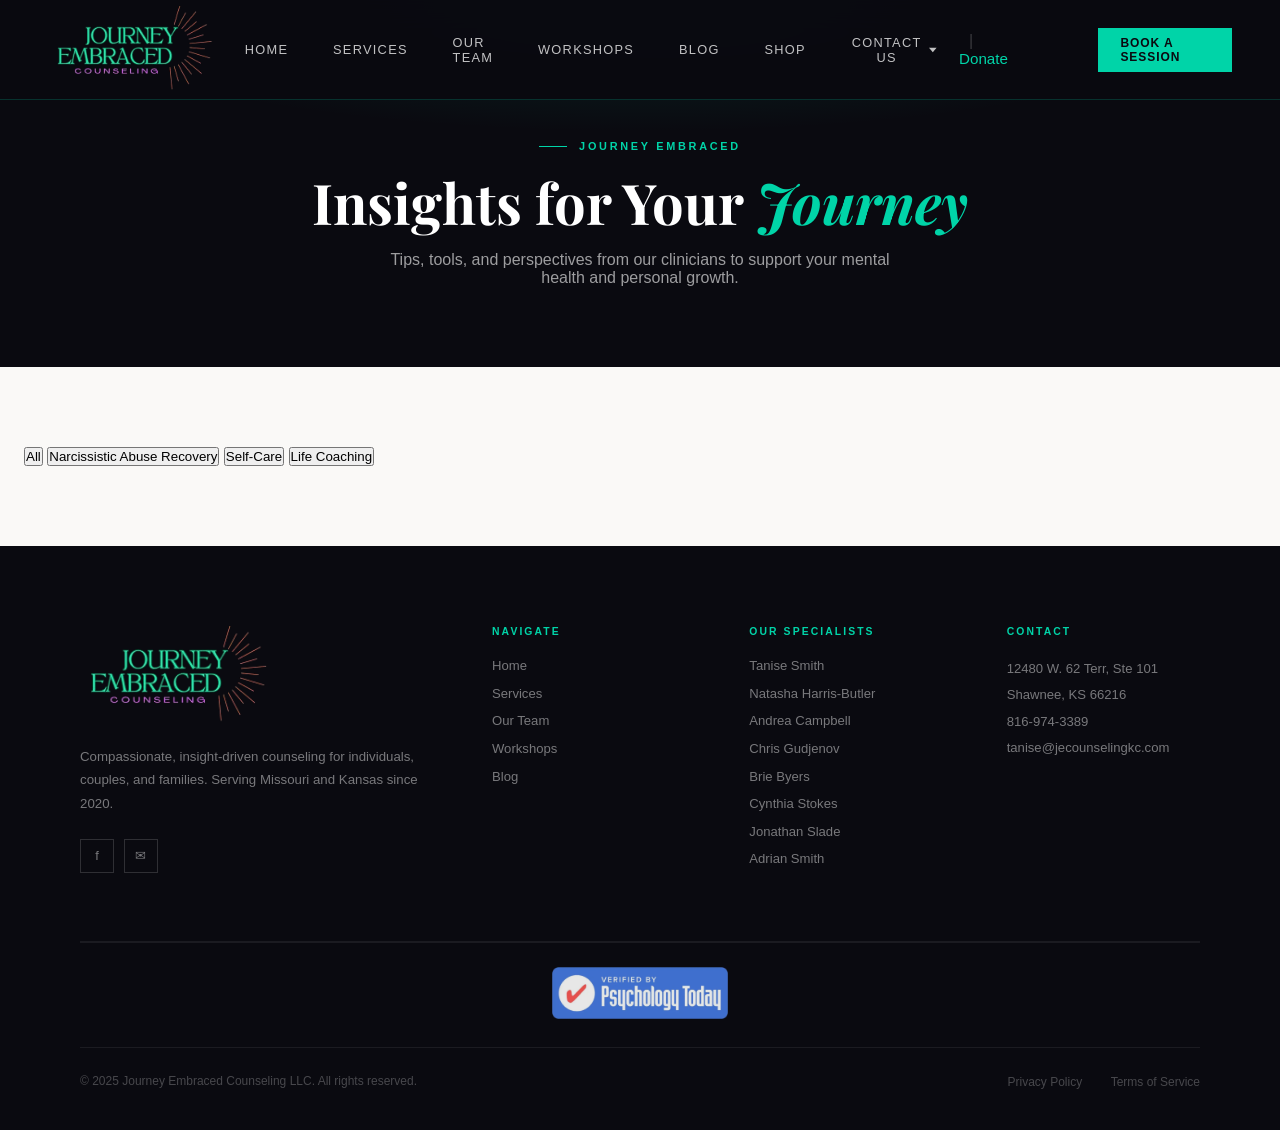
==== commit b751470c: "Add files via upload" ====
--- a/blog.html
+++ b/blog.html
@@ -10,7 +10,7 @@
     <link rel="preconnect" href="https://fonts.googleapis.com" />
     <link rel="preconnect" href="https://fonts.gstatic.com" crossorigin />
     <link
-        href="https://fonts.googleapis.com/css2?family=Playfair+Display:ital,wght@0,400;0,600;0,700;1,400;1,600&family=Jost:wght@300;400;500;600&display=swap"
+        href="https://fonts.googleapis.com/css2?family=Playfair+Display:ital,wght@0,400;0,600;0,700;1,400;1,600&family=Inter:wght@300;400;500;600;700&display=swap"
         rel="stylesheet" />
     <link rel="stylesheet" href="css/styles.css" />
     <link rel="stylesheet" href="css/blog.css" />
@@ -19,7 +19,7 @@
 <body>
 <!-- ══ NAVIGATION ══ -->
     <nav id="mainNav">
-        <a href="#" class="nav-logo">
+        <a href="index.html" class="nav-logo">
             <img src="images/logo.webp" alt="Journey Embraced Counseling" />
         </a>
 
@@ -28,69 +28,10 @@
                 <a href="index.html" class="nav-link">Home</a>
             </div>
             <div class="nav-item">
-                <a href="#about" class="nav-link">About</a>
-            </div>
-            <div class="nav-item">
-                <button class="nav-link" id="teamDropBtn" aria-expanded="false" aria-haspopup="true">
-                    Our Team
-                    <svg viewBox="0 0 10 6" aria-hidden="true">
-                        <path d="M0 0l5 6 5-6z" />
-                    </svg>
-                </button>
-                <div class="mega-drop" role="menu">
-                    <a class="drop-card" href="#tanise" role="menuitem">
-                        <img loading="lazy" class="drop-thumb" src="images/profile/tanise.webp" alt="Tanise Smith" />
-                        <div class="drop-info">
-                            <div class="drop-name">Tanise Smith</div>
-                            <div class="drop-role">MS, LCPC · Founder</div>
-                        </div>
-                    </a>
-                    <a class="drop-card" href="#natasha" role="menuitem">
-                        <img loading="lazy" class="drop-thumb" src="images/profile/natasha.webp" alt="Natasha Harris-Butler" />
-                        <div class="drop-info">
-                            <div class="drop-name">Natasha Harris-Butler</div>
-                            <div class="drop-role">LCSW, LSCSW</div>
-                        </div>
-                    </a>
-                    <a class="drop-card" href="#chris" role="menuitem">
-                        <img loading="lazy" class="drop-thumb" src="images/profile/chris.webp" alt="Chris Gudjenov" />
-                        <div class="drop-info">
-                            <div class="drop-name">Chris Gudjenov</div>
-                            <div class="drop-role">MS, LPC · Athletes & Men</div>
-                        </div>
-                    </a>
-                    <a class="drop-card" href="#brie" role="menuitem">
-                        <img loading="lazy" class="drop-thumb" src="images/profile/brie.webp" alt="Chris Gudjenov" />
-                        <div class="drop-info">
-                            <div class="drop-name">Brie Byers</div>
-                            <div class="drop-role">MS, LPC</div>
-                        </div>
-                    </a>
-                    <a class="drop-card" href="#cynthia" role="menuitem">
-                        <img loading="lazy" class="drop-thumb" src="images/profile/cynthia.webp" alt="Cynthia Stokes" />
-                        <div class="drop-info">
-                            <div class="drop-name">Cynthia Stokes</div>
-                            <div class="drop-role">LCC · Life Coach</div>
-                        </div>
-                    </a>
-                    <a class="drop-card" href="#jonathan" role="menuitem">
-                        <img loading="lazy" class="drop-thumb" src="images/profile/jonathan.webp" alt="Jonathan Slade" />
-                        <div class="drop-info">
-                            <div class="drop-name">Jonathan Slade</div>
-                            <div class="drop-role">B.Th. · Pastoral Coach</div>
-                        </div>
-                    </a>
-                    <a class="drop-card" href="#adrian" role="menuitem">
-                        <img loading="lazy" class="drop-thumb" src="images/profile/adrian.webp" alt="Adrian Smith" />
-                        <div class="drop-info">
-                            <div class="drop-name">Adrian Smith</div>
-                            <div class="drop-role">Insurance & Billing Specialist</div>
-                        </div>
-                    </a>
-                </div>
-            </div>
-            <div class="nav-item">
-                <a href="#services" class="nav-link">Services</a>
+                <a href="index.html#services" class="nav-link">Services</a>
+            </div>
+            <div class="nav-item">
+                <a href="team.html" class="nav-link">Our Team</a>
             </div>
             <div class="nav-item">
                 <a href="workshops.html" class="nav-link">Workshops</a>
@@ -113,7 +54,7 @@
                         <span class="contact-drop-icon">📧</span>
                         <a href="mailto:tanise@jecounselingkc.com">cstokes&#64;jecounselingkc.com</a>
                     </div>
-                    <div class="contact-drop-row">
+                    <div class="contact-drop-row contact-drop-row--phone">
                         <span class="contact-drop-icon">📞</span>
                         <a href="tel:8169743389">816-974-3389</a>
                     </div>
@@ -138,9 +79,8 @@
             ✕
         </button>
         <a href="index.html">Home</a>
-        <a href="index.html#about">About</a>
-        <a href="index.html#counselors">Our Team</a>
         <a href="index.html#services">Services</a>
+        <a href="team.html">Our Team</a>
         <a href="workshops.html">Workshops</a>
         <a href="blog.html">Blog</a>
         <a href="shop.html">Shop</a>
@@ -162,94 +102,23 @@
 
     <!-- ══ BLOG GRID ══ -->
     <section class="blog-grid-section">
-        <div class="blog-grid">
-            <!-- Post 1 -->
-            <a href="post-narcissists-therapy.html" class="blog-card">
-                <img class="blog-card-img"
-                    src="https://static.wixstatic.com/media/f3df2a_97ab278cfcd94450b3c3a21420873f29~mv2.jpg/v1/fill/w_454,h_341,fp_0.50_0.50,q_90,enc_avif,quality_auto/f3df2a_97ab278cfcd94450b3c3a21420873f29~mv2.webp"
-                    alt="Why You Might Be Drawn to Narcissists—Even in Therapy" />
-                <div class="blog-card-body">
-                    <div class="blog-card-meta">
-                        <img class="blog-card-author-img"
-                            src="https://static.wixstatic.com/media/f3df2a_c4966da03c5444bfa4be684ac20dc3af~mv2.jpg/v1/fill/w_64,h_64,al_c,q_80,enc_avif,quality_auto/f3df2a_c4966da03c5444bfa4be684ac20dc3af~mv2.jpg"
-                            alt="Tanise Smith" />
-                        <span class="blog-card-author">Tanise I. Smith, MS, LCPC</span>
-                        <span class="blog-card-date">Sep 3, 2025</span>
-                    </div>
-                    <h2>
-                        Why You Might Be Drawn to Narcissists—Even in
-                        Therapy
-                    </h2>
-                    <p>
-                        How unexamined patterns can lead survivors to choose
-                        unsafe mental health providers. Choose wisely who
-                        helps you.
-                    </p>
-                    <div class="blog-card-footer">
-                        <span class="blog-read-time">2 min read</span>
-                        <span class="blog-read-more">Read More →</span>
-                    </div>
-                </div>
-            </a>
-
-            <!-- Post 2 -->
-            <a href="post-say-no.html" class="blog-card">
-                <img class="blog-card-img"
-                    src="https://static.wixstatic.com/media/nsplsh_32547a5375515a4f486534~mv2_d_3019_4025_s_4_2.jpg/v1/fill/w_454,h_341,fp_0.50_0.50,q_90,enc_avif,quality_auto/nsplsh_32547a5375515a4f486534~mv2_d_3019_4025_s_4_2.webp"
-                    alt="Say No: Improve Your Mental and Physical Well-Being" />
-                <div class="blog-card-body">
-                    <div class="blog-card-meta">
-                        <img class="blog-card-author-img"
-                            src="https://static.wixstatic.com/media/f3df2a_ed8cdbc0320a438393f0426898f3b0ae~mv2.jpg/v1/fill/w_64,h_64,al_c,q_80,enc_avif,quality_auto/f3df2a_ed8cdbc0320a438393f0426898f3b0ae~mv2.jpg"
-                            alt="Cynthia Stokes" />
-                        <span class="blog-card-author">Cynthia Stokes, LCC</span>
-                        <span class="blog-card-date">Jan 31, 2025</span>
-                    </div>
-                    <h2>
-                        Say No: Improve Your Mental and Physical Well-Being
-                    </h2>
-                    <p>
-                        Take control of your health and improve your quality
-                        of life by activating your No. Setting boundaries
-                        starts here.
-                    </p>
-                    <div class="blog-card-footer">
-                        <span class="blog-read-time">4 min read</span>
-                        <span class="blog-read-more">Read More →</span>
-                    </div>
-                </div>
-            </a>
-
-            <!-- Post 3 -->
-            <a href="post-smart-goals.html" class="blog-card">
-                <img class="blog-card-img"
-                    src="https://static.wixstatic.com/media/nsplsh_63595f54434b723562656b~mv2.jpg/v1/fill/w_454,h_341,fp_0.50_0.50,q_90,enc_avif,quality_auto/nsplsh_63595f54434b723562656b~mv2.webp"
-                    alt="Wanting Your Goals to Stick? Make them SMART!" />
-                <div class="blog-card-body">
-                    <div class="blog-card-meta">
-                        <img class="blog-card-author-img"
-                            src="https://static.wixstatic.com/media/f3df2a_ed8cdbc0320a438393f0426898f3b0ae~mv2.jpg/v1/fill/w_64,h_64,al_c,q_80,enc_avif,quality_auto/f3df2a_ed8cdbc0320a438393f0426898f3b0ae~mv2.jpg"
-                            alt="Cynthia Stokes" />
-                        <span class="blog-card-author">Cynthia Stokes, LCC</span>
-                        <span class="blog-card-date">Dec 19, 2024</span>
-                    </div>
-                    <h2>Wanting Your Goals to Stick? Make them SMART!</h2>
-                    <p>
-                        Learn how to make your goals SMART using simple
-                        steps and why you get better results — applicable to
-                        any resolution.
-                    </p>
-                    <div class="blog-card-footer">
-                        <span class="blog-read-time">3 min read</span>
-                        <span class="blog-read-more">Read More →</span>
-                    </div>
-                </div>
-            </a>
-        </div>
+        <div class="blog-topics" id="blogTopics">
+            <button class="blog-topic active" data-topic="all">All</button>
+            <button class="blog-topic" data-topic="narcissistic-abuse-recovery">Narcissistic Abuse Recovery</button>
+            <button class="blog-topic" data-topic="self-care">Self-Care</button>
+            <button class="blog-topic" data-topic="life-coaching">Life Coaching</button>
+        </div>
+
+        <div id="blogFeaturedSlot"></div>
+
+        <div class="blog-river" id="blogRiver"></div>
+
+        <p class="blog-empty" id="blogEmpty" style="display: none">No posts in this topic yet — check back soon.</p>
     </section>
 
     <!-- ══ FOOTER ══ -->
     <footer>
+        <div class="container">
         <div class="footer-top">
             <div class="footer-brand">
                 <img class="footer-logo" src="images/logo.webp" alt="Journey Embraced Counseling" />
@@ -268,9 +137,8 @@
                 <h5>Navigate</h5>
                 <ul>
                     <li><a href="index.html">Home</a></li>
-                    <li><a href="index.html#about">About Us</a></li>
-                    <li><a href="index.html#counselors">Our Team</a></li>
                     <li><a href="index.html#services">Services</a></li>
+                    <li><a href="team.html">Our Team</a></li>
                     <li><a href="workshops.html">Workshops</a></li>
                     <li><a href="blog.html">Blog</a></li>
                 </ul>
@@ -278,13 +146,14 @@
             <div class="footer-col">
                 <h5>Our Specialists</h5>
                 <ul>
-                    <li><a href="index.html#tanise">Tanise Smith</a></li>
-                    <li><a href="index.html#natasha">Natasha Harris-Butler</a></li>
-                    <li><a href="index.html#andrea">Andrea Campbell</a></li>
-                    <li><a href="index.html#chris">Chris Gudjenov</a></li>
-                    <li><a href="index.html#brie">Brie Byers</a></li>
-                    <li><a href="index.html#cynthia">Cynthia Stokes</a></li>
-                    <li><a href="index.html#jonathan">Jonathan Slade</a></li>
+                    <li><a href="team.html#tanise">Tanise Smith</a></li>
+                    <li><a href="team.html#natasha">Natasha Harris-Butler</a></li>
+                    <li><a href="team.html#andrea">Andrea Campbell</a></li>
+                    <li><a href="team.html#chris">Chris Gudjenov</a></li>
+                    <li><a href="team.html#brie">Brie Byers</a></li>
+                    <li><a href="team.html#cynthia">Cynthia Stokes</a></li>
+                    <li><a href="team.html#jonathan">Jonathan Slade</a></li>
+                    <li><a href="team.html#adrian">Adrian Smith</a></li>
                 </ul>
             </div>
             <div class="footer-col footer-contact-info">
@@ -298,8 +167,9 @@
         </div>
         <div class="footer-pt-badge">
             <a href="https://www.psychologytoday.com/us/therapists/tanise-smith-shawnee-ks/755329" target="_blank"
-                rel="noopener"><img loading="lazy" src="images/psychology_today.webp" alt="Verified by Psychology Today"
-                    height="52" /></a>
+                rel="noopener">
+                <img loading="lazy" src="images/psychology_today.webp" alt="Verified by Psychology Today" height="52" />
+            </a>
         </div>
         <div class="footer-bottom">
             <p>
@@ -307,8 +177,10 @@
                 reserved.
             </p>
             <div>
-                <a href="#">Privacy Policy</a><a href="#">Terms of Service</a>
-            </div>
+                <a href="#">Privacy Policy</a>
+                <a href="#">Terms of Service</a>
+            </div>
+        </div>
         </div>
     </footer>
 
@@ -358,6 +230,7 @@
     </div>
 
     <script src="js/main.js"></script>
+    <script src="js/blog-filter.js"></script>
 </body>
 
 </html>
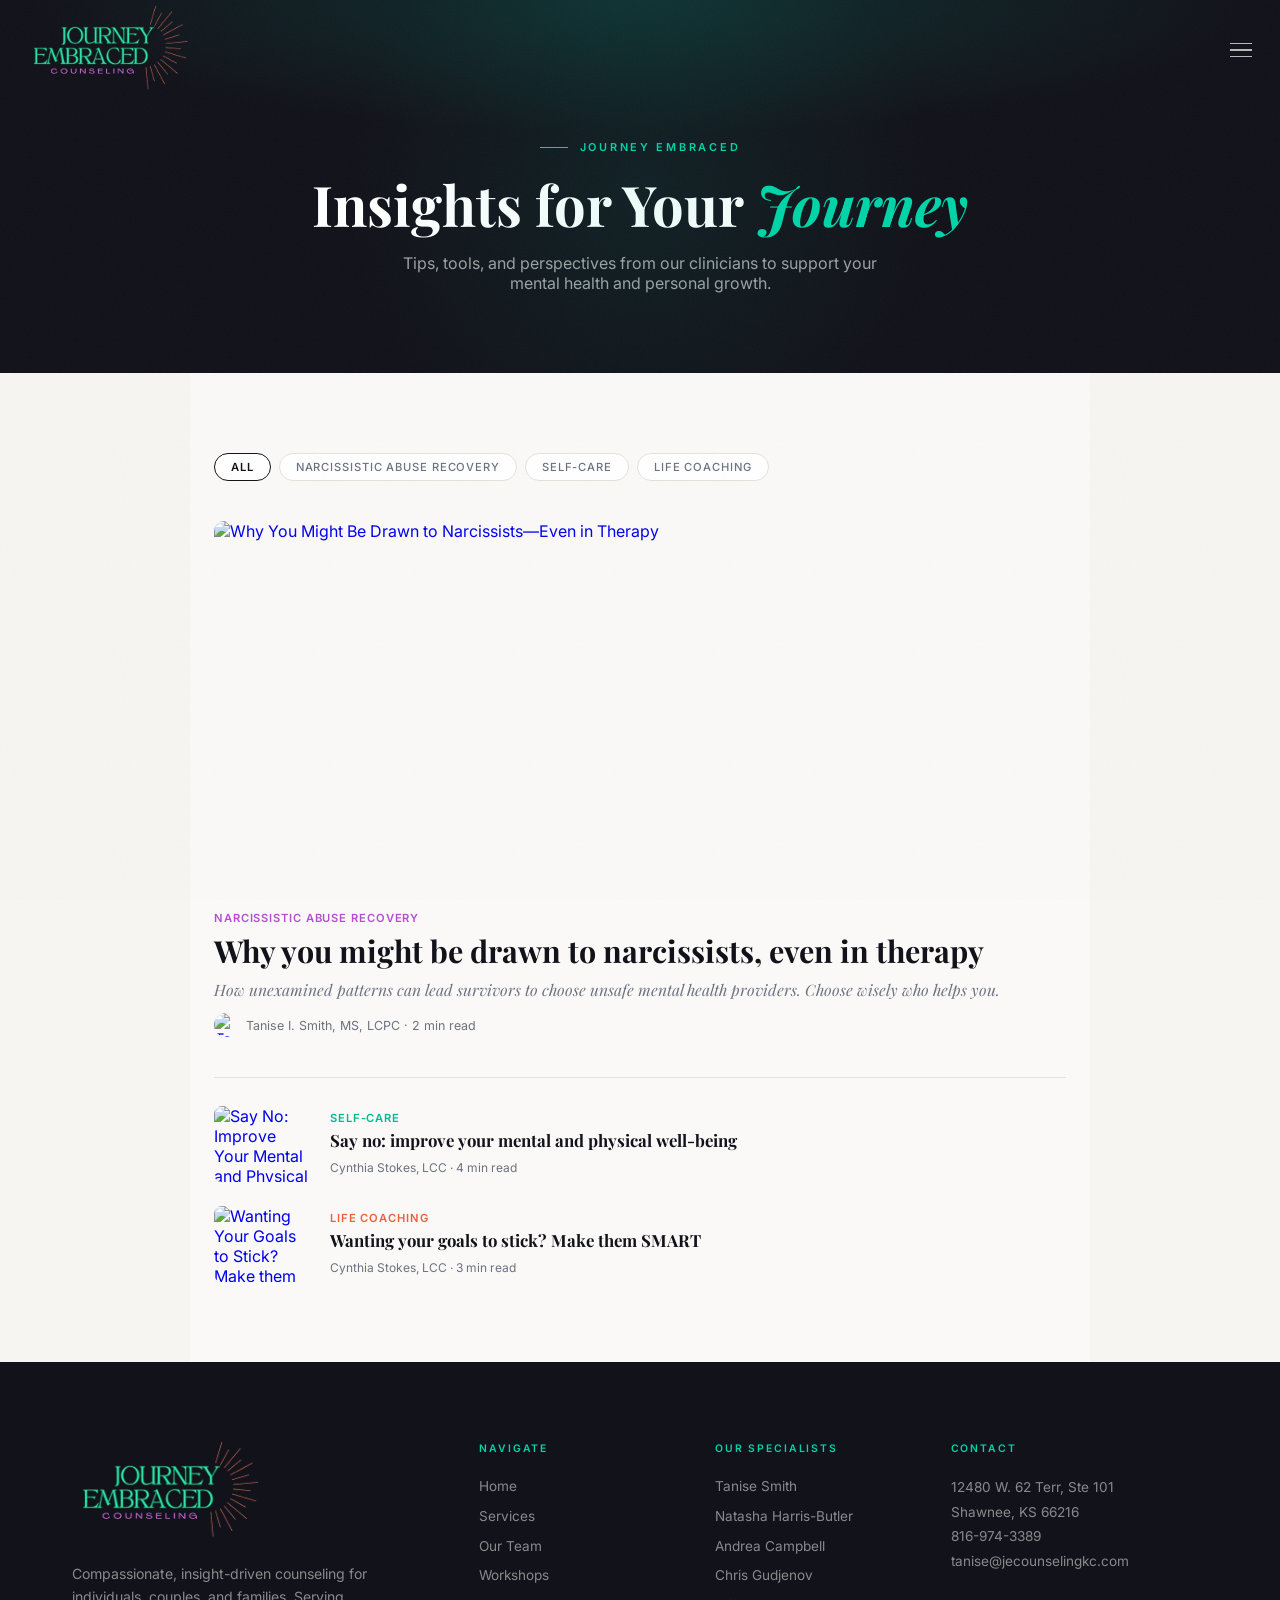
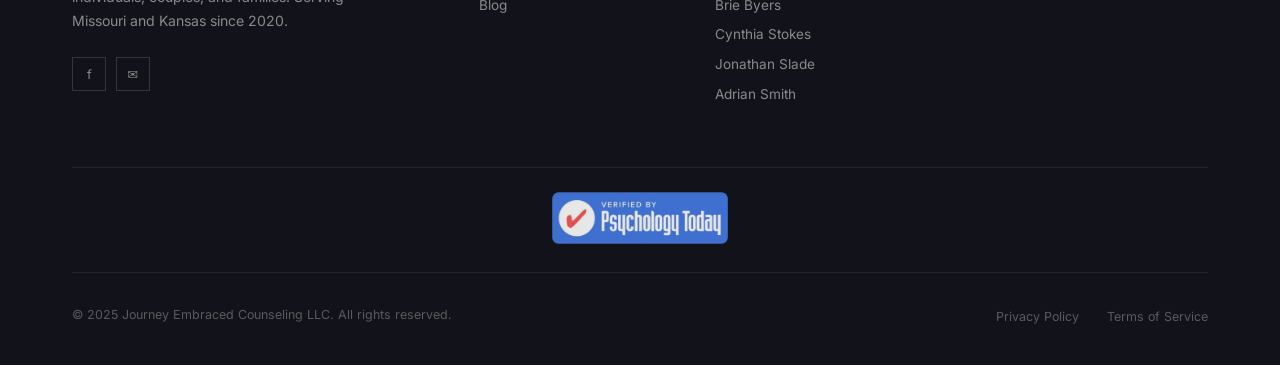
==== commit da595fdc: "Add files via upload" ====
--- a/blog.html
+++ b/blog.html
@@ -7,6 +7,19 @@
     <meta name="description"
         content="Blog — Journey Embraced Counseling LLC. Insights, tips, and guidance for your mental health journey." />
     <title>Blog | Journey Embraced Counseling LLC</title>
+    <meta property="og:type" content="website" />
+    <meta property="og:url" content="https://jecounselingkc.com/blog.html" />
+    <meta property="og:title" content="Blog | Journey Embraced Counseling LLC" />
+    <meta property="og:description"
+        content="Insights, tips, and guidance for your mental health journey." />
+    <meta property="og:image" content="https://jecounselingkc.com/images/og-share.png" />
+    <meta property="og:image:width" content="1200" />
+    <meta property="og:image:height" content="630" />
+    <meta name="twitter:card" content="summary_large_image" />
+    <meta name="twitter:title" content="Blog | Journey Embraced Counseling LLC" />
+    <meta name="twitter:description"
+        content="Insights, tips, and guidance for your mental health journey." />
+    <meta name="twitter:image" content="https://jecounselingkc.com/images/og-share.png" />
     <link rel="preconnect" href="https://fonts.googleapis.com" />
     <link rel="preconnect" href="https://fonts.gstatic.com" crossorigin />
     <link
@@ -17,6 +30,7 @@
 </head>
 
 <body>
+    <div id="scrollProgress"></div>
 <!-- ══ NAVIGATION ══ -->
     <nav id="mainNav">
         <a href="index.html" class="nav-logo">
--- a/css/styles.css
+++ b/css/styles.css
@@ -7,22 +7,25 @@
      Near-black #0a0a10  (logo background / dark sections)
    ===================================================== */
 :root {
-    --ink: #0a0a10;
+    --ink: #12121a;
+    --ink-soft: #1e1e2a;
     --mint: #00d4a8;
     --mint-light: #00f0c0;
-    --mint-dim: #009e80;
+    --mint-dim: #00b894;
+    --mint-glow: rgba(0, 212, 168, 0.12);
     --purple: #b44fd4;
     --purple-light: #cc72ee;
+    --purple-tint: rgba(180, 79, 212, 0.08);
     --coral: #e8623a;
-    --cream: #f2fdfb;
+    --cream: #f6f5f2;
     --warm: #f7f2fd;
-    --blush: #fdf2fb;
-    --stone: #c8e6e0;
-    --stone-purple: #ddd0ea;
-    --mist: #4a6a64;
+    --blush: #fdf2f8;
+    --stone: #e8e6e1;
+    --mist: #6b7280;
     --white: #ffffff;
     --nav-height: 100px;
     --pad: 5rem;
+    --max-w: 1200px;
 }
 
 *,
@@ -36,23 +39,74 @@
     scroll-behavior: smooth;
 }
 body {
-    font-family: "Jost", sans-serif;
+    font-family: "Inter", system-ui, -apple-system, sans-serif;
     background: var(--cream);
     color: var(--ink);
     overflow-x: hidden;
+    -webkit-font-smoothing: antialiased;
+}
+/* ── Film Grain Overlay ── */
+body::after {
+    content: "";
+    position: fixed;
+    inset: 0;
+    z-index: 9999;
+    pointer-events: none;
+    opacity: 0.03;
+    background-image: url("data:image/svg+xml,%3Csvg viewBox='0 0 200 200' xmlns='http://www.w3.org/2000/svg'%3E%3Cfilter id='n'%3E%3CfeTurbulence type='fractalNoise' baseFrequency='0.65' numOctaves='3' stitchTiles='stitch'/%3E%3C/filter%3E%3Crect width='100%25' height='100%25' filter='url(%23n)'/%3E%3C/svg%3E");
+    background-repeat: repeat;
+    background-size: 200px;
+}
+
+.container {
+    max-width: var(--max-w);
+    margin: 0 auto;
+    padding: 0 2rem;
 }
 
 /* Reveal */
 .reveal {
     opacity: 0;
-    transform: translateY(24px);
-    transition:
-        opacity 0.65s ease,
-        transform 0.65s ease;
+    transform: translateY(40px);
+    transition: opacity 0.8s cubic-bezier(0.16, 1, 0.3, 1),
+                transform 0.8s cubic-bezier(0.16, 1, 0.3, 1);
 }
 .reveal.visible {
     opacity: 1;
-    transform: none;
+    transform: translateY(0);
+}
+.reveal-left  { transform: translateX(-40px); }
+.reveal-right { transform: translateX(40px); }
+.reveal-scale { transform: scale(0.92); }
+.reveal-left.visible,
+.reveal-right.visible,
+.reveal-scale.visible {
+    opacity: 1;
+    transform: translate(0) scale(1);
+}
+.services-grid .svc-card.reveal {
+    transition-delay: calc(var(--i, 0) * 80ms);
+}
+
+
+/* ── Cursor Spotlight on Dark Heroes ── */
+.hero::after,
+.team-hero::after,
+.blog-hero::after,
+.post-hero::after,
+.shop-hero::after,
+.workshops-hero::after {
+    content: "";
+    position: absolute;
+    width: 600px;
+    height: 600px;
+    background: radial-gradient(circle, rgba(0,212,168,0.08) 0%, transparent 70%);
+    transform: translate(-50%, -50%);
+    pointer-events: none;
+    left: var(--mouse-x, 50%);
+    top: var(--mouse-y, 50%);
+    transition: left 0.3s ease-out, top 0.3s ease-out;
+    z-index: 1;
 }
 
 /* Labels */
@@ -80,10 +134,11 @@
 
 .section-title {
     font-family: "Playfair Display", serif;
-    font-size: clamp(2rem, 3.5vw, 3rem);
-    font-weight: 600;
-    line-height: 1.2;
-    color: var(--ink);
+    font-size: clamp(1.8rem, 3.5vw, 2.8rem);
+    font-weight: 600;
+    line-height: 1.15;
+    color: var(--ink);
+    letter-spacing: -0.01em;
 }
 .section-title em {
     font-style: italic;
@@ -92,53 +147,54 @@
 
 /* ── Buttons ── */
 .btn-gold {
-    font-family: "Jost", sans-serif;
-    font-size: 0.82rem;
-    font-weight: 600;
-    letter-spacing: 0.1em;
-    text-transform: uppercase;
+    font-family: "Inter", system-ui, -apple-system, sans-serif;
+    font-size: 0.85rem;
+    font-weight: 600;
+    letter-spacing: 0.03em;
     color: var(--ink);
     background: var(--mint);
     border: none;
-    padding: 1rem 2.5rem;
+    padding: 1rem 2.2rem;
+    border-radius: 100px;
     cursor: pointer;
     text-decoration: none;
     display: inline-block;
     transition:
-        background 0.2s,
         transform 0.2s,
         box-shadow 0.2s;
 }
 .btn-gold:hover {
-    background: var(--mint-light);
     transform: translateY(-2px);
-    box-shadow: 0 8px 24px rgba(0, 212, 168, 0.4);
-}
-
-.btn-outline-white {
-    font-family: "Jost", sans-serif;
-    font-size: 0.82rem;
+    box-shadow: 0 8px 30px rgba(0, 212, 168, 0.3);
+}
+.btn-gold, .btn-nav-cta, .btn-register, .btn-modal, .product-buy-link {
+    transition: transform 0.15s ease-out, box-shadow 0.2s, background 0.2s;
+}
+
+.btn-text {
+    color: rgba(255, 255, 255, 0.7);
+    font-size: 0.85rem;
     font-weight: 500;
-    letter-spacing: 0.1em;
-    text-transform: uppercase;
-    color: #fff;
-    background: transparent;
-    border: 1px solid rgba(255, 255, 255, 0.4);
-    padding: 1rem 2.5rem;
-    cursor: pointer;
     text-decoration: none;
-    display: inline-block;
-    transition:
-        border-color 0.2s,
-        background 0.2s;
-}
-.btn-outline-white:hover {
-    border-color: #fff;
-    background: rgba(255, 255, 255, 0.08);
+    display: inline-flex;
+    align-items: center;
+    gap: 0.4rem;
+    transition: color 0.2s;
+}
+.btn-text:hover {
+    color: var(--white);
+}
+.btn-text svg {
+    width: 16px;
+    height: 16px;
+    transition: transform 0.2s;
+}
+.btn-text:hover svg {
+    transform: translateX(3px);
 }
 
 .btn-teal {
-    font-family: "Jost", sans-serif;
+    font-family: "Inter", system-ui, -apple-system, sans-serif;
     font-size: 0.75rem;
     font-weight: 600;
     letter-spacing: 0.1em;
@@ -168,32 +224,6 @@
     letter-spacing: 0.1em;
 }
 
-.btn-white-solid {
-    font-family: "Jost", sans-serif;
-    font-size: 0.72rem;
-    font-weight: 600;
-    letter-spacing: 0.16em;
-    text-transform: uppercase;
-    color: var(--ink);
-    background: #fff;
-    border: none;
-    padding: 0.7rem 1.9rem;
-    cursor: pointer;
-    text-decoration: none;
-    white-space: nowrap;
-    display: inline-block;
-    transition:
-        background 0.2s,
-        transform 0.2s,
-        box-shadow 0.2s;
-    box-shadow: 0 2px 10px rgba(0, 0, 0, 0.15);
-}
-.btn-white-solid:hover {
-    background: var(--cream);
-    transform: translateY(-1px);
-    box-shadow: 0 4px 16px rgba(0, 0, 0, 0.2);
-}
-
 /* ── Nav ── */
 nav {
     position: fixed;
@@ -201,14 +231,28 @@
     left: 0;
     right: 0;
     z-index: 1000;
-    background: rgba(10, 10, 16, 0.97);
-    backdrop-filter: blur(16px);
+    background: transparent;
     display: flex;
     align-items: center;
     justify-content: space-between;
     padding: 0 3rem;
     height: var(--nav-height);
-    border-bottom: 1px solid rgba(0, 212, 168, 0.2);
+    transition:
+        background 0.4s,
+        box-shadow 0.4s,
+        backdrop-filter 0.4s;
+}
+nav.scrolled {
+    background: rgba(18, 18, 26, 0.75);
+    backdrop-filter: blur(12px);
+    -webkit-backdrop-filter: blur(12px);
+    box-shadow: 0 1px 0 rgba(255, 255, 255, 0.05);
+}
+body.mob-open nav {
+    pointer-events: none;
+}
+.nav-logo {
+    flex-shrink: 0;
 }
 .nav-logo img {
     height: 88px;
@@ -220,6 +264,8 @@
     align-items: center;
     margin-left: auto;
     margin-right: auto;
+    flex-shrink: 1;
+    min-width: 0;
 }
 .nav-item {
     position: relative;
@@ -228,23 +274,39 @@
     display: flex;
     align-items: center;
     gap: 0.4rem;
-    font-family: "Jost", sans-serif;
+    font-family: "Inter", system-ui, -apple-system, sans-serif;
     font-size: 0.8rem;
     font-weight: 500;
     letter-spacing: 0.1em;
     text-transform: uppercase;
     color: rgba(255, 255, 255, 0.75);
     text-decoration: none;
-    padding: 0 1.4rem;
+    padding: 0 1.1rem;
     height: var(--nav-height);
     transition: color 0.2s;
     cursor: pointer;
     border: none;
     background: none;
-}
-.nav-link:hover,
-.nav-link.active {
-    color: var(--mint);
+    position: relative;
+    white-space: nowrap;
+}
+.nav-link::after {
+    content: "";
+    position: absolute;
+    bottom: 32px;
+    left: 1.1rem;
+    right: 1.1rem;
+    height: 2px;
+    background: var(--mint);
+    transform: scaleX(0);
+    transform-origin: left;
+    transition: transform 0.3s ease;
+}
+.nav-link:hover {
+    color: var(--white);
+}
+.nav-link:hover::after {
+    transform: scaleX(1);
 }
 .nav-link svg {
     width: 10px;
@@ -252,27 +314,30 @@
     fill: currentColor;
     transition: transform 0.2s;
 }
-.nav-item.open .nav-link svg {
-    transform: rotate(180deg);
-}
 .nav-item .nav-link-utility {
-    font-family: "Jost", sans-serif;
-    font-weight: 500;
-    font-size: 0.95rem;
-    color: var(
-        --accent,
-        #00d4a8
-    ) !important; /* Your brand green to make it pop slightly */
+    font-family: "Inter", system-ui, -apple-system, sans-serif;
+    font-size: 0.8rem;
+    font-weight: 600;
+    letter-spacing: 0.1em;
+    text-transform: uppercase;
+    color: var(--purple) !important;
     text-decoration: none !important;
-    transition: opacity 0.3s ease;
+    border: 1px solid var(--purple);
+    border-radius: 100px;
+    padding: 0.5rem 1.3rem;
     position: relative;
+    white-space: nowrap;
+    transition:
+        box-shadow 0.25s ease,
+        border-color 0.25s ease;
 }
 .nav-link-utility {
-    margin-right: 90px;
+    margin-right: 1.5rem;
 }
 
 .nav-item .nav-link-utility:hover {
-    opacity: 0.8;
+    border-color: var(--purple-light);
+    box-shadow: 0 0 16px rgba(180, 79, 212, 0.65);
 }
 
 /* Optional: Add a small dot or separator between Contact and Donate */
@@ -282,124 +347,34 @@
     margin: 0 10px;
     font-weight: 300;
 }
-.mega-drop {
-    position: absolute;
-    top: var(--nav-height);
-    left: 50%;
-    transform: translateX(-50%) translateY(-8px);
-    background: var(--ink);
-    border: 1px solid rgba(0, 212, 168, 0.18);
-    border-top: 2px solid var(--mint);
-    padding: 1.5rem;
-    display: grid;
-    grid-template-columns: repeat(3, max-content);
-    gap: 1.75rem;
-    width: max-content;
-    opacity: 0;
-    pointer-events: none;
-    transition:
-        opacity 0.22s ease,
-        transform 0.22s ease;
-    box-shadow: 0 20px 60px rgba(0, 0, 0, 0.6);
-}
-.nav-item.open .mega-drop {
-    opacity: 1;
-    pointer-events: all;
-    transform: translateX(-50%) translateY(0);
-}
-
-.drop-card {
-    display: flex;
-    align-items: center;
-    gap: 0.75rem;
-    padding: 0.65rem 1.25rem 0.65rem 0.85rem;
-    text-decoration: none;
-    border-radius: 4px;
-    transition: background 0.15s;
-    cursor: pointer;
-    border: none;
-    background: none;
-    width: max-content;
-    min-width: 100%;
-    white-space: nowrap;
-    text-align: left;
-}
-.drop-card:hover {
-    background: rgba(0, 212, 168, 0.08);
-}
-.drop-thumb {
-    width: 44px;
-    height: 44px;
-    border-radius: 50%;
-    object-fit: cover;
-    object-position: top;
-    border: 2px solid rgba(0, 212, 168, 0.45);
-    flex-shrink: 0;
-}
-.drop-name {
-    font-size: 0.78rem;
-    font-weight: 500;
-    color: #fff;
-    line-height: 1.2;
-    white-space: nowrap;
-    overflow: hidden;
-    text-overflow: ellipsis;
-}
-.drop-role {
-    font-size: 0.67rem;
-    color: rgba(0, 212, 168, 0.85);
-    letter-spacing: 0.03em;
-    white-space: nowrap;
-    overflow: hidden;
-    text-overflow: ellipsis;
-}
 
 .nav-right {
     display: flex;
     align-items: center;
     gap: 0;
     margin-left: 0;
-}
-
-.btn-nav-ghost {
-    font-family: "Jost", sans-serif;
-    font-size: 0.75rem;
-    font-weight: 500;
-    letter-spacing: 0.08em;
-    text-transform: uppercase;
-    color: rgba(255, 255, 255, 0.75);
-    background: none;
-    border: 1px solid rgba(255, 255, 255, 0.25);
-    padding: 0.5rem 1.2rem;
+    flex-shrink: 0;
+}
+
+.btn-nav-cta {
+    font-family: "Inter", system-ui, -apple-system, sans-serif;
+    font-size: 0.8rem;
+    font-weight: 600;
+    letter-spacing: 0.03em;
+    color: var(--ink);
+    background: var(--mint);
+    border: none;
+    padding: 0.65rem 1.5rem;
+    border-radius: 100px;
     cursor: pointer;
     text-decoration: none;
     transition:
-        border-color 0.2s,
-        color 0.2s;
-}
-.btn-nav-ghost:hover {
-    border-color: var(--mint);
-    color: var(--mint);
-}
-.btn-nav-cta {
-    font-family: "Jost", sans-serif;
-    font-size: 0.75rem;
-    font-weight: 600;
-    letter-spacing: 0.08em;
-    text-transform: uppercase;
-    color: var(--ink);
-    background: var(--mint);
-    border: none;
-    padding: 0.5rem 1.4rem;
-    cursor: pointer;
-    text-decoration: none;
-    transition:
-        background 0.2s,
-        transform 0.2s;
+        transform 0.2s,
+        box-shadow 0.2s;
 }
 .btn-nav-cta:hover {
-    background: var(--mint-light);
     transform: translateY(-1px);
+    box-shadow: 0 4px 20px rgba(0, 212, 168, 0.35);
 }
 
 .mob-toggle {
@@ -410,6 +385,9 @@
     flex-direction: column;
     gap: 5px;
     padding: 4px;
+    transition:
+        opacity 0.2s ease,
+        filter 0.2s ease;
 }
 .mob-toggle span {
     display: block;
@@ -418,18 +396,19 @@
     background: rgba(255, 255, 255, 0.7);
     transition:
         transform 0.3s,
-        opacity 0.3s;
+        opacity 0.3s,
+        background 0.2s;
     transform-origin: center;
 }
-.mob-toggle.open span:nth-child(1) {
-    transform: translateY(6.5px) rotate(45deg);
-}
-.mob-toggle.open span:nth-child(2) {
+.mob-toggle:hover span {
+    background: var(--mint);
+}
+.mob-toggle:hover {
+    filter: drop-shadow(0 0 8px rgba(0, 212, 168, 0.6));
+}
+.mob-toggle.open {
     opacity: 0;
-    transform: scaleX(0);
-}
-.mob-toggle.open span:nth-child(3) {
-    transform: translateY(-6.5px) rotate(-45deg);
+    pointer-events: none;
 }
 
 /* Mobile menu */
@@ -449,7 +428,8 @@
 .mob-menu.open {
     transform: translateX(0);
 }
-.mob-menu a {
+.mob-menu a,
+.mob-menu .mob-book-link {
     font-family: "Playfair Display", serif;
     font-size: 2rem;
     font-weight: 400;
@@ -457,26 +437,44 @@
     color: rgba(255, 255, 255, 0.8);
     text-decoration: none;
     transition: color 0.2s;
-}
+    opacity: 0;
+    transform: translateY(20px);
+    transition: opacity 0.4s ease, transform 0.4s ease, color 0.2s;
+}
+.mob-menu.open a,
+.mob-menu.open .mob-book-link {
+    opacity: 1;
+    transform: translateY(0);
+}
+.mob-menu.open a:nth-child(2) { transition-delay: 0.05s; }
+.mob-menu.open a:nth-child(3) { transition-delay: 0.10s; }
+.mob-menu.open a:nth-child(4) { transition-delay: 0.15s; }
+.mob-menu.open a:nth-child(5) { transition-delay: 0.20s; }
+.mob-menu.open a:nth-child(6) { transition-delay: 0.25s; }
+.mob-menu.open a:nth-child(7) { transition-delay: 0.30s; }
+.mob-menu.open a:nth-child(8) { transition-delay: 0.35s; }
+.mob-menu.open .mob-book-link { transition-delay: 0.40s; }
 .mob-menu a:hover {
     color: var(--mint);
 }
 .mob-book-link {
-    /* color: var(--mint) !important; */
-    font-family: "Jost", sans-serif;
-    font-size: 0.75rem;
-    font-weight: 600;
-    letter-spacing: 0.08em;
-    text-transform: uppercase;
+    font-family: "Inter", system-ui, -apple-system, sans-serif;
+    font-size: 0.8rem;
+    font-weight: 600;
+    letter-spacing: 0.03em;
     color: var(--ink) !important;
     background: var(--mint);
     border: none;
-    padding: 0.5rem 1.4rem;
+    padding: 0.7rem 1.8rem;
+    border-radius: 100px;
     cursor: pointer;
     text-decoration: none;
     transition:
-        background 0.2s,
-        transform 0.2s;
+        transform 0.2s,
+        box-shadow 0.2s;
+}
+.mob-book-link:hover {
+    box-shadow: 0 4px 20px rgba(0, 212, 168, 0.35);
 }
 .mob-book-link:active {
     transform: scale(0.95);
@@ -506,72 +504,51 @@
 /* ── Hero ── */
 .hero {
     min-height: 100vh;
-    background: var(--ink);
-    display: flex;
-    flex-direction: column;
-    align-items: center;
-    justify-content: center;
-    padding-top: var(--nav-height);
     position: relative;
     overflow: hidden;
+    display: flex;
+    flex-direction: column;
+    align-items: center;
+    justify-content: center;
     text-align: center;
+    background: var(--ink);
 }
 .hero-bg {
     position: absolute;
     inset: 0;
+    pointer-events: none;
     background:
-        radial-gradient(
-            ellipse 90% 70% at 50% -5%,
-            rgba(0, 212, 168, 0.2) 0%,
-            transparent 60%
-        ),
-        radial-gradient(
-            ellipse 50% 45% at 10% 88%,
-            rgba(180, 79, 212, 0.14) 0%,
-            transparent 55%
-        ),
-        radial-gradient(
-            ellipse 45% 40% at 92% 72%,
-            rgba(232, 98, 58, 0.1) 0%,
-            transparent 55%
-        );
-}
-.hero-grid-bg {
-    position: absolute;
-    inset: 0;
-    background-image: radial-gradient(
-        circle,
-        rgba(0, 212, 168, 0.055) 1px,
-        transparent 1px
-    );
-    background-size: 44px 44px;
+        radial-gradient(ellipse 90% 60% at 50% 0%, rgba(0, 212, 168, 0.12) 0%, transparent 60%),
+        radial-gradient(ellipse 60% 50% at 15% 85%, rgba(180, 79, 212, 0.08) 0%, transparent 55%),
+        radial-gradient(ellipse 50% 45% at 90% 90%, rgba(232, 98, 58, 0.06) 0%, transparent 55%);
 }
 .hero-content {
     position: relative;
     z-index: 2;
-    max-width: 820px;
-    padding: 2rem;
+    max-width: 780px;
+    padding: calc(var(--nav-height) + 3rem) 2rem 3rem;
 }
 .hero-tag {
     display: inline-flex;
     align-items: center;
     gap: 0.6rem;
-    font-size: 0.7rem;
+    font-size: 0.72rem;
     font-weight: 500;
-    letter-spacing: 0.2em;
+    letter-spacing: 0.18em;
     text-transform: uppercase;
     color: var(--mint);
     margin-bottom: 2rem;
-    border: 1px solid rgba(0, 212, 168, 0.35);
-    padding: 0.4rem 1.2rem;
-    border-radius: 30px;
+    border: 1px solid rgba(0, 212, 168, 0.3);
+    padding: 0.4rem 1.1rem;
+    border-radius: 100px;
 }
 .hero h1 {
     font-family: "Playfair Display", serif;
-    font-size: clamp(3.5rem, 7vw, 6.5rem);
-    font-weight: 700;
-    line-height: 1;
-    color: #fff;
+    font-size: clamp(3rem, 6vw, 5.5rem);
+    font-weight: 600;
+    line-height: 1.05;
+    color: var(--white);
+    letter-spacing: -0.02em;
     margin-bottom: 1.5rem;
 }
 .hero h1 em {
@@ -579,46 +556,18 @@
     color: var(--mint);
 }
 .hero-sub {
-    font-size: 1rem;
-    line-height: 1.8;
+    font-size: 1.05rem;
+    line-height: 1.75;
     color: rgba(255, 255, 255, 0.55);
-    max-width: 580px;
-    margin: 0 auto 3rem;
+    max-width: 540px;
+    margin: 0 auto 2.5rem;
 }
 .hero-btns {
     display: flex;
     gap: 1rem;
+    align-items: center;
     justify-content: center;
     flex-wrap: wrap;
-}
-.hero-scroll {
-    position: absolute;
-    bottom: 2.5rem;
-    left: 50%;
-    transform: translateX(-50%);
-    display: flex;
-    flex-direction: column;
-    align-items: center;
-    gap: 0.5rem;
-    color: rgba(255, 255, 255, 0.3);
-    font-size: 0.68rem;
-    letter-spacing: 0.15em;
-    text-transform: uppercase;
-    animation: bounce 2s infinite;
-}
-.hero-scroll-line {
-    width: 1px;
-    height: 40px;
-    background: linear-gradient(to bottom, rgba(0, 212, 168, 0.6), transparent);
-}
-@keyframes bounce {
-    0%,
-    100% {
-        transform: translateX(-50%) translateY(0);
-    }
-    50% {
-        transform: translateX(-50%) translateY(6px);
-    }
 }
 
 /* Ticker — purple bg, mint dots */
@@ -658,55 +607,71 @@
     }
 }
 
+
+/* ── Breathing Hero Animation ── */
+.hero-bg::after {
+    content: "";
+    position: absolute;
+    inset: 20%;
+    background: radial-gradient(circle, rgba(0,212,168,0.15) 0%, transparent 70%);
+    animation: breathe 19s ease-in-out infinite;
+    pointer-events: none;
+}
+@keyframes breathe {
+    0%, 100% { transform: scale(0.9); opacity: 0.3; }
+    21% { transform: scale(1.1); opacity: 0.6; }
+    58% { transform: scale(1.1); opacity: 0.6; }
+    100% { transform: scale(0.9); opacity: 0.3; }
+}
+
 /* ── Welcome ── */
 .welcome {
-    padding: 7rem var(--pad);
+    padding: 8rem 0;
+    background: var(--cream);
+}
+.welcome-grid {
     display: grid;
-    grid-template-columns: 1fr 1.6fr;
-    gap: 7rem;
-    align-items: center;
-    background: var(--cream);
+    grid-template-columns: 1fr 1.3fr;
+    gap: 6rem;
+    align-items: start;
 }
 .welcome-left {
-    position: relative;
+    position: sticky;
+    top: calc(var(--nav-height) + 3rem);
 }
 .welcome-stat-block {
     margin-top: 3rem;
     display: grid;
-    grid-template-columns: 1fr 1fr;
+    grid-template-columns: repeat(3, 1fr);
     gap: 1.5rem;
+    padding-top: 3rem;
+    border-top: 1px solid var(--stone);
 }
 .stat-item {
-    padding: 1.5rem;
-    border: 1px solid var(--stone);
-    background: #fff;
+    padding: 0;
 }
 .stat-num {
     font-family: "Playfair Display", serif;
-    font-size: 2.2rem;
+    font-size: 2rem;
     font-weight: 700;
     color: var(--purple);
     line-height: 1;
-    margin-bottom: 0.3rem;
+    margin-bottom: 0.4rem;
 }
 .stat-label {
-    font-size: 0.75rem;
-    font-weight: 500;
+    font-size: 0.8rem;
     color: var(--mist);
-    letter-spacing: 0.05em;
+    line-height: 1.4;
 }
 .welcome-right p {
-    font-size: 0.95rem;
-    line-height: 1.9;
-    color: var(--mist);
-    margin-bottom: 1rem;
+    font-size: 1.05rem;
+    line-height: 1.85;
+    color: #4b5563;
+    margin-bottom: 1.25rem;
 }
 .welcome-right p strong {
     color: var(--ink);
     font-weight: 600;
-}
-.welcome-right .cta-wrap {
-    margin-top: 2rem;
 }
 
 /* Awards — very light mint tint */
@@ -748,10 +713,19 @@
     color: var(--mist);
 }
 
-/* Services — dark section, ink bg */
+/* Services — dark section, ink bg (bento grid) */
 .services {
-    padding: 7rem var(--pad);
+    padding: 8rem 0;
     background: var(--ink);
+    position: relative;
+    overflow: hidden;
+}
+.services::before {
+    content: "";
+    position: absolute;
+    inset: 0;
+    pointer-events: none;
+    background: radial-gradient(ellipse 60% 40% at 80% 20%, rgba(0, 212, 168, 0.06) 0%, transparent 60%);
 }
 .services .section-label {
     color: var(--mint);
@@ -764,34 +738,70 @@
 }
 .services-title em {
     color: var(--mint);
+}
+.services-header {
+    margin-bottom: 4rem;
 }
 .services-grid {
     margin-top: 3.5rem;
     display: grid;
-    grid-template-columns: repeat(3, 1fr);
-    border: 1px solid rgba(255, 255, 255, 0.07);
+    grid-template-columns: repeat(12, 1fr);
+    gap: 1.25rem;
 }
 .svc-card {
-    padding: 2.5rem 2rem;
-    border-right: 1px solid rgba(255, 255, 255, 0.07);
-    border-bottom: 1px solid rgba(255, 255, 255, 0.07);
-    transition: background 0.25s;
+    grid-column: span 4;
+    background: rgba(255, 255, 255, 0.03);
+    border: 1px solid rgba(255, 255, 255, 0.06);
+    border-radius: 16px;
+    padding: 2rem;
+    transition:
+        background 0.3s,
+        transform 0.3s,
+        border-color 0.3s;
     cursor: default;
+    position: relative;
+    overflow: hidden;
+}
+.svc-card::before {
+    content: "";
+    position: absolute;
+    top: 0;
+    left: 0;
+    right: 0;
+    height: 2px;
+    background: linear-gradient(90deg, transparent, var(--mint), transparent);
+    opacity: 0;
+    transition: opacity 0.3s;
 }
 .svc-card:hover {
-    background: rgba(0, 212, 168, 0.07);
+    background: rgba(255, 255, 255, 0.06);
+    border-color: rgba(255, 255, 255, 0.1);
+    transform: translateY(-3px);
+}
+.svc-card:hover::before {
+    opacity: 0.5;
+}
+.services-grid .svc-card:nth-child(1) {
+    grid-column: span 7;
+}
+.services-grid .svc-card:nth-child(2) {
+    grid-column: span 5;
+}
+.services-grid .svc-card:nth-child(6),
+.services-grid .svc-card:nth-child(7) {
+    grid-column: span 6;
 }
 .svc-num {
     font-family: "Playfair Display", serif;
-    font-size: 2rem;
+    font-size: 2.2rem;
     font-weight: 700;
-    color: rgba(0, 212, 168, 0.18);
+    color: rgba(0, 212, 168, 0.12);
     line-height: 1;
     margin-bottom: 1rem;
-    transition: color 0.25s;
+    transition: color 0.3s;
 }
 .svc-card:hover .svc-num {
-    color: rgba(0, 212, 168, 0.45);
+    color: rgba(0, 212, 168, 0.3);
 }
 .svc-title {
     font-family: "Playfair Display", serif;
@@ -801,199 +811,246 @@
     margin-bottom: 0.6rem;
 }
 .svc-desc {
-    font-size: 0.82rem;
+    font-size: 0.88rem;
     line-height: 1.7;
     color: rgba(255, 255, 255, 0.45);
 }
 
-/* Counselors — soft lavender-blush bg */
-.counselors {
-    padding: 7rem var(--pad);
-    background: var(--warm);
-}
-.counselors-intro {
+/* ── Sticky specialist quick-nav ── */
+.team-nav {
+    position: sticky;
+    top: var(--nav-height);
+    z-index: 100;
+}
+.team-nav-inner {
+    display: flex;
+    gap: 0.5rem;
+    justify-content: center;
+    min-width: max-content;
+    padding: 1rem 1rem;
+    background: rgba(246, 245, 242, 0.92);
+    backdrop-filter: blur(12px);
+    -webkit-backdrop-filter: blur(12px);
+    border-bottom: 1px solid var(--stone);
+    overflow-x: auto;
+    -webkit-overflow-scrolling: touch;
+}
+.team-nav-inner::-webkit-scrollbar {
+    display: none;
+}
+.team-nav a {
+    font-size: 0.78rem;
+    font-weight: 500;
+    color: var(--mist);
+    text-decoration: none;
+    padding: 0.5rem 1rem;
+    border-radius: 100px;
+    white-space: nowrap;
+    transition: all 0.2s;
+    border: 1px solid transparent;
+}
+.team-nav a:hover {
+    color: var(--ink);
+    background: var(--white);
+    border-color: var(--stone);
+}
+.team-nav a.active {
+    color: var(--ink);
+    background: var(--white);
+    border-color: var(--mint);
+    box-shadow: 0 2px 8px rgba(0, 212, 168, 0.1);
+}
+
+/* ── Bio sections ── */
+.bio-section {
+    padding: 6rem 0;
+    position: relative;
+}
+.bio-section:nth-of-type(odd) {
+    background: var(--cream);
+}
+.bio-section:nth-of-type(even) {
+    background: var(--white);
+}
+
+.bio-grid {
     display: grid;
-    grid-template-columns: 1fr 1fr;
+    grid-template-columns: 420px 1fr;
     gap: 5rem;
-    align-items: end;
-    margin-bottom: 5rem;
-}
-.counselors-intro-text {
-    font-size: 0.9rem;
-    line-height: 1.8;
-    color: var(--mist);
-    margin-bottom: 1.5rem;
-}
-.counselor-section {
-    padding: 4rem 0;
-    border-top: 1px solid var(--stone-purple);
-    display: grid;
-    grid-template-columns: 280px 1fr;
-    gap: 4rem;
     align-items: start;
 }
-.counselor-section:last-child {
-    border-bottom: 1px solid var(--stone-purple);
-}
-.counselor-photo-col {
+.bio-grid.reverse {
+    grid-template-columns: 1fr 420px;
+}
+.bio-grid.reverse .bio-visual {
+    order: 2;
+}
+.bio-grid.reverse .bio-content {
+    order: 1;
+}
+
+.bio-visual {
     position: relative;
 }
-.counselor-photo-wrap {
+.bio-photo-wrap {
+    position: relative;
+    border-radius: 20px;
     overflow: hidden;
-    position: relative;
-}
-.counselor-photo-wrap::after {
+    aspect-ratio: 4/5;
+    background: var(--stone);
+    box-shadow: 0 20px 60px rgba(0, 0, 0, 0.1);
+}
+.bio-photo-wrap::after {
     content: "";
     position: absolute;
     inset: 0;
-    background: linear-gradient(
-        to bottom,
-        transparent 65%,
-        rgba(180, 79, 212, 0.07)
-    );
+    background: linear-gradient(to bottom, transparent 60%, rgba(18, 18, 26, 0.25) 100%);
     pointer-events: none;
 }
-.counselor-photo {
+.bio-photo-wrap img {
     width: 100%;
-    aspect-ratio: 4/5;
+    height: 100%;
     object-fit: cover;
     object-position: top;
     display: block;
-    transition: transform 0.4s ease;
-}
-.counselor-section:hover .counselor-photo {
-    transform: scale(1.02);
-}
-.counselor-badge {
+    filter: saturate(0.9) contrast(1.02);
+    transition: transform 0.8s cubic-bezier(0.16, 1, 0.3, 1);
+}
+.bio-photo-wrap {
+    transition: transform 0.1s linear;
+}
+.bio-visual:hover .bio-photo-wrap img {
+    transform: scale(1.03);
+}
+
+.bio-badge {
     position: absolute;
-    top: 1rem;
-    left: 1rem;
+    top: 1.25rem;
+    left: 1.25rem;
+    z-index: 2;
     background: var(--purple);
-    padding: 0.3rem 0.75rem;
+    color: var(--white);
     font-size: 0.65rem;
-    font-weight: 600;
+    font-weight: 700;
     letter-spacing: 0.12em;
     text-transform: uppercase;
-    color: #fff;
-    z-index: 1;
-}
-.counselor-info {
+    padding: 0.4rem 0.9rem;
+    border-radius: 100px;
+    box-shadow: 0 4px 12px rgba(180, 79, 212, 0.3);
+}
+
+.bio-content {
     padding-top: 0.5rem;
 }
-.counselor-name {
+.bio-name {
     font-family: "Playfair Display", serif;
-    font-size: 1.9rem;
+    font-size: clamp(1.8rem, 3vw, 2.4rem);
     font-weight: 700;
     color: var(--ink);
     line-height: 1.1;
-    margin-bottom: 0.3rem;
-}
-.counselor-cred {
-    font-size: 0.75rem;
-    font-weight: 600;
-    letter-spacing: 0.12em;
+    margin-bottom: 0.4rem;
+}
+.bio-cred {
+    font-size: 0.8rem;
+    font-weight: 600;
+    letter-spacing: 0.1em;
     text-transform: uppercase;
     color: var(--mint-dim);
     margin-bottom: 1.25rem;
 }
-.counselor-specialties {
+.bio-tags {
     display: flex;
     flex-wrap: wrap;
     gap: 0.5rem;
-    margin-bottom: 1.5rem;
-}
-.spec-tag {
-    font-size: 0.68rem;
+    margin-bottom: 1.75rem;
+}
+.bio-tag {
+    font-size: 0.72rem;
     font-weight: 500;
-    letter-spacing: 0.04em;
-    background: #fff;
+    letter-spacing: 0.02em;
+    background: var(--purple-tint);
     color: var(--purple);
-    border: 1px solid rgba(180, 79, 212, 0.22);
-    padding: 0.3rem 0.8rem;
-    border-radius: 20px;
-}
-.counselor-bio {
-    font-size: 0.88rem;
+    border: 1px solid var(--purple);
+    padding: 0.35rem 0.85rem;
+    border-radius: 100px;
+}
+.bio-body {
+    font-size: 0.97rem;
     line-height: 1.85;
     color: var(--mist);
-    margin-bottom: 1.75rem;
-}
-.counselor-bio p {
-    margin-bottom: 0.75rem;
-}
-.counselor-bio p:last-child {
+}
+.bio-body p {
+    margin-bottom: 1.1rem;
+}
+.bio-body p:last-child {
     margin-bottom: 0;
 }
-.counselor-bio em {
+.bio-body strong {
+    color: var(--ink);
+    font-weight: 600;
+}
+.bio-body em {
     font-style: italic;
     color: var(--purple);
 }
+.bio-body blockquote {
+    border-left: 3px solid var(--mint);
+    padding: 0.75rem 1.25rem;
+    margin: 1.5rem 0;
+    background: var(--mint-glow);
+    font-style: italic;
+    color: var(--ink-soft);
+    border-radius: 0 8px 8px 0;
+}
+.bio-body blockquote p {
+    margin: 0;
+}
 
 /* Booking banner — deep dark gradient, mint + purple */
-.booking-banner {
-    background: linear-gradient(135deg, #0a0a10 0%, #16082a 55%, #081a14 100%);
-    border-top: 1px solid rgba(0, 212, 168, 0.18);
-    padding: 6rem var(--pad);
-    display: grid;
-    grid-template-columns: 1fr auto;
-    gap: 4rem;
-    align-items: center;
-}
-.booking-banner h2 {
-    font-family: "Playfair Display", serif;
-    font-size: clamp(1.8rem, 3vw, 3rem);
-    font-weight: 600;
-    line-height: 1.2;
-    color: #fff;
-}
-.booking-banner h2 em {
-    font-style: italic;
-    color: var(--mint);
-}
-.booking-banner p {
-    font-size: 0.9rem;
-    line-height: 1.7;
-    color: rgba(255, 255, 255, 0.6);
-    margin-top: 0.75rem;
-}
-
-/* Testimonial — soft blush */
+/* Testimonial — gradient blush/warm, giant quote mark */
 .testimonial {
-    padding: 7rem var(--pad);
-    background: var(--blush);
+    padding: 8rem var(--pad);
+    background: linear-gradient(135deg, var(--blush) 0%, var(--warm) 100%);
     text-align: center;
     position: relative;
     overflow: hidden;
 }
 .testimonial::before {
-    content: "JEC";
+    content: "\201C";
     position: absolute;
-    top: -2rem;
+    top: 2rem;
     left: 50%;
     transform: translateX(-50%);
     font-family: "Playfair Display", serif;
-    font-size: 12rem;
+    font-size: 16rem;
     color: rgba(180, 79, 212, 0.06);
     line-height: 1;
     pointer-events: none;
-    white-space: nowrap;
-    letter-spacing: 0.1em;
+}
+.testimonial-inner {
+    position: relative;
+    z-index: 1;
+    max-width: 800px;
+    margin: 0 auto;
 }
 .test-quote {
     font-family: "Playfair Display", serif;
-    font-size: clamp(1.6rem, 3vw, 2.5rem);
+    font-size: clamp(1.4rem, 3vw, 2.2rem);
     font-style: italic;
     font-weight: 400;
     line-height: 1.5;
     color: var(--ink);
-    max-width: 750px;
-    margin: 2rem auto 1.5rem;
-    position: relative;
+    margin-bottom: 1.5rem;
+    min-height: 120px;
+    display: flex;
+    align-items: center;
+    justify-content: center;
+    transition: opacity 0.4s ease;
 }
 .test-author {
-    font-size: 0.72rem;
-    font-weight: 600;
-    letter-spacing: 0.2em;
+    font-size: 0.75rem;
+    font-weight: 600;
+    letter-spacing: 0.15em;
     text-transform: uppercase;
     color: var(--purple);
 }
@@ -1001,14 +1058,13 @@
 /* Footer */
 footer {
     background: var(--ink);
-    padding: 5rem var(--pad) 2.5rem;
+    padding: 5rem 0 2.5rem;
 }
 .footer-top {
     display: grid;
-    grid-template-columns: 1.8fr 1fr 1fr 1fr;
+    grid-template-columns: 2fr 1fr 1fr 1.5fr;
     gap: 4rem;
-    padding-bottom: 4rem;
-    border-bottom: 1px solid rgba(255, 255, 255, 0.07);
+    margin-bottom: 4rem;
 }
 .footer-logo {
     height: 100px;
@@ -1016,9 +1072,10 @@
     display: block;
 }
 .footer-about {
-    font-size: 0.83rem;
-    line-height: 1.75;
-    color: rgba(255, 255, 255, 0.45);
+    font-size: 0.88rem;
+    line-height: 1.7;
+    color: rgba(255, 255, 255, 0.5);
+    max-width: 320px;
     margin-bottom: 1.5rem;
 }
 .footer-social {
@@ -1032,7 +1089,7 @@
     display: flex;
     align-items: center;
     justify-content: center;
-    color: rgba(255, 255, 255, 0.45);
+    color: rgba(255, 255, 255, 0.5);
     text-decoration: none;
     font-size: 0.8rem;
     transition:
@@ -1048,20 +1105,20 @@
 .footer-col h5 {
     font-size: 0.65rem;
     font-weight: 600;
-    letter-spacing: 0.2em;
+    letter-spacing: 0.18em;
     text-transform: uppercase;
     color: var(--mint);
-    margin-bottom: 1.2rem;
+    margin-bottom: 1.25rem;
 }
 .footer-col ul {
     list-style: none;
-}
-.footer-col ul li {
-    margin-bottom: 0.6rem;
+    display: flex;
+    flex-direction: column;
+    gap: 0.6rem;
 }
 .footer-col ul li a {
-    font-size: 0.82rem;
-    color: rgba(255, 255, 255, 0.45);
+    font-size: 0.85rem;
+    color: rgba(255, 255, 255, 0.5);
     text-decoration: none;
     transition: color 0.2s;
 }
@@ -1069,12 +1126,12 @@
     color: #fff;
 }
 .footer-contact-info p {
-    font-size: 0.82rem;
-    line-height: 2;
-    color: rgba(255, 255, 255, 0.45);
+    font-size: 0.85rem;
+    line-height: 1.8;
+    color: rgba(255, 255, 255, 0.5);
 }
 .footer-contact-info a {
-    color: rgba(255, 255, 255, 0.45);
+    color: rgba(255, 255, 255, 0.5);
     text-decoration: none;
     transition: color 0.2s;
 }
@@ -1102,16 +1159,16 @@
     align-items: center;
     flex-wrap: wrap;
     gap: 1rem;
-    border-top: 1px solid rgba(255, 255, 255, 0.07);
-    padding-top: 1.5rem;
+    border-top: 1px solid rgba(255, 255, 255, 0.08);
+    padding-top: 2rem;
 }
 .footer-bottom p {
-    font-size: 0.75rem;
-    color: rgba(255, 255, 255, 0.25);
+    font-size: 0.78rem;
+    color: rgba(255, 255, 255, 0.3);
 }
 .footer-bottom a {
-    font-size: 0.75rem;
-    color: rgba(255, 255, 255, 0.25);
+    font-size: 0.78rem;
+    color: rgba(255, 255, 255, 0.3);
     text-decoration: none;
     margin-left: 1.5rem;
     transition: color 0.2s;
@@ -1147,6 +1204,7 @@
     transform: translateY(16px);
     transition: transform 0.3s;
     border-top: 3px solid var(--mint);
+    border-radius: 16px;
     max-height: 90vh;
     overflow-y: auto;
 }
@@ -1159,6 +1217,7 @@
     right: 1.25rem;
     background: none;
     border: none;
+    border-radius: 50%;
     cursor: pointer;
     font-size: 1rem;
     color: var(--mist);
@@ -1167,10 +1226,13 @@
     display: flex;
     align-items: center;
     justify-content: center;
-    transition: color 0.2s;
+    transition:
+        color 0.2s,
+        background 0.2s;
 }
 .modal-x:hover {
     color: var(--ink);
+    background: rgba(18, 18, 26, 0.06);
 }
 .modal-h {
     font-family: "Playfair Display", serif;
@@ -1200,15 +1262,23 @@
 .fg select,
 .fg textarea {
     width: 100%;
-    font-family: "Jost", sans-serif;
+    font-family: "Inter", system-ui, -apple-system, sans-serif;
     font-size: 0.88rem;
     padding: 0.7rem 0.9rem;
     border: 1px solid var(--stone);
+    border-radius: 8px;
     background: #fff;
     color: var(--ink);
     outline: none;
     transition: border-color 0.2s;
     appearance: none;
+}
+.fg select {
+    background-image: url("data:image/svg+xml,%3Csvg xmlns='http://www.w3.org/2000/svg' viewBox='0 0 10 6'%3E%3Cpath d='M0 0l5 6 5-6z' fill='%236b7280'/%3E%3C/svg%3E");
+    background-repeat: no-repeat;
+    background-position: right 0.9rem center;
+    background-size: 10px 6px;
+    padding-right: 2.2rem;
 }
 .fg input:focus,
 .fg select:focus,
@@ -1226,217 +1296,77 @@
 }
 .btn-modal {
     width: 100%;
-    font-family: "Jost", sans-serif;
-    font-size: 0.82rem;
-    font-weight: 600;
-    letter-spacing: 0.1em;
-    text-transform: uppercase;
+    font-family: "Inter", system-ui, -apple-system, sans-serif;
+    font-size: 0.85rem;
+    font-weight: 600;
+    letter-spacing: 0.03em;
     color: var(--ink);
     background: var(--mint);
     border: none;
     padding: 0.9rem;
+    border-radius: 100px;
     cursor: pointer;
     margin-top: 0.5rem;
-    transition: background 0.2s;
-}
-.btn-modal:hover {
-    background: var(--mint-light);
-}
-.modal-foot {
-    font-size: 0.78rem;
-    color: var(--mist);
-    text-align: center;
-    margin-top: 1rem;
-}
-.modal-foot a {
-    color: var(--purple);
-    text-decoration: none;
-    font-weight: 500;
-}
-
-/* Chat */
-.chat-btn {
-    position: fixed;
-    bottom: 2rem;
-    right: 2rem;
-    z-index: 500;
-    width: 54px;
-    height: 54px;
-    border-radius: 50%;
-    background: var(--purple);
-    border: none;
-    cursor: pointer;
-    display: flex;
-    align-items: center;
-    justify-content: center;
-    box-shadow: 0 4px 20px rgba(180, 79, 212, 0.5);
     transition:
         transform 0.2s,
         box-shadow 0.2s;
 }
-.chat-btn:hover {
-    transform: scale(1.08);
-    box-shadow: 0 6px 28px rgba(180, 79, 212, 0.65);
-}
-.chat-btn svg {
-    width: 22px;
-    height: 22px;
-    fill: #fff;
-}
-.chat-win {
-    position: fixed;
-    bottom: 5.5rem;
-    right: 2rem;
-    z-index: 500;
-    width: 320px;
-    background: #fff;
-    border-top: 3px solid var(--purple);
-    box-shadow: 0 12px 50px rgba(10, 10, 16, 0.2);
-    display: flex;
-    flex-direction: column;
-    opacity: 0;
-    pointer-events: none;
-    transform: scale(0.85) translateY(16px);
-    transform-origin: bottom right;
-    transition:
-        opacity 0.25s,
-        transform 0.25s;
-}
-.chat-win.open {
-    opacity: 1;
-    pointer-events: all;
-    transform: scale(1) translateY(0);
-}
-.chat-head {
-    background: var(--purple);
-    padding: 1rem 1.25rem;
-    display: flex;
-    align-items: center;
-    gap: 0.75rem;
-}
-.chat-av {
-    width: 36px;
-    height: 36px;
-    border-radius: 50%;
-    background: var(--purple-light);
-    display: flex;
-    align-items: center;
-    justify-content: center;
-    font-size: 1rem;
-}
-.chat-head h4 {
-    font-size: 0.82rem;
-    font-weight: 600;
-    color: #fff;
-}
-.chat-status-row {
-    font-size: 0.68rem;
-    color: rgba(255, 255, 255, 0.65);
-    display: flex;
-    align-items: center;
-    gap: 0.35rem;
-}
-.online-dot {
-    width: 6px;
-    height: 6px;
-    background: #7aeaaa;
-    border-radius: 50%;
-}
-.chat-msgs {
-    padding: 1rem;
-    display: flex;
-    flex-direction: column;
-    gap: 0.75rem;
-    max-height: 260px;
-    overflow-y: auto;
-}
-.msg {
-    font-size: 0.82rem;
-    line-height: 1.5;
-}
-.msg.in {
-    background: var(--warm);
-    padding: 0.65rem 0.9rem;
-    border-radius: 0 10px 10px 10px;
-    align-self: flex-start;
-    max-width: 87%;
-    color: var(--ink);
-}
-.msg.out {
-    background: var(--purple);
-    padding: 0.65rem 0.9rem;
-    border-radius: 10px 10px 0 10px;
-    align-self: flex-end;
-    max-width: 87%;
-    color: #fff;
-}
-.chat-input-row {
-    padding: 0.85rem 1rem;
-    border-top: 1px solid var(--stone);
-    display: flex;
-    gap: 0.6rem;
-}
-.chat-input {
-    flex: 1;
-    font-family: "Jost", sans-serif;
-    font-size: 0.83rem;
-    border: 1px solid var(--stone);
-    padding: 0.55rem 0.8rem;
-    outline: none;
-    color: var(--ink);
-    transition: border-color 0.2s;
-}
-.chat-input:focus {
-    border-color: var(--purple);
-}
-.chat-send {
-    background: var(--purple);
-    border: none;
-    padding: 0.55rem 0.9rem;
-    cursor: pointer;
-    color: #fff;
-    font-size: 0.9rem;
-    transition: background 0.2s;
-}
-.chat-send:hover {
-    background: var(--purple-light);
+.btn-modal:hover {
+    transform: translateY(-1px);
+    box-shadow: 0 4px 20px rgba(0, 212, 168, 0.35);
 }
 
 /* Responsive */
+/* Nav switches to mobile menu earlier than other layout shifts, so the
+   crowded full-desktop-nav-in-a-narrow-viewport zone never happens */
+@media (max-width: 1300px) {
+    nav .nav-center {
+        display: none;
+    }
+    nav {
+        padding: 0 1.5rem;
+    }
+    .mob-toggle {
+        display: flex;
+    }
+    #bookNavBtn {
+        display: none !important;
+    }
+}
+
 @media (max-width: 1100px) {
-    .welcome,
-    .booking-banner {
+    .hero-content {
+        padding: 3rem 2rem;
+    }
+    .welcome-grid {
         grid-template-columns: 1fr;
         gap: 3rem;
     }
-    .counselors-intro {
+    .welcome-left {
+        position: static;
+    }
+    .bio-grid,
+    .bio-grid.reverse {
         grid-template-columns: 1fr;
-        gap: 2rem;
-    }
-    .counselor-section {
-        grid-template-columns: 220px 1fr;
-        gap: 2.5rem;
+        gap: 3rem;
+    }
+    .bio-grid.reverse .bio-visual,
+    .bio-grid.reverse .bio-content {
+        order: unset;
+    }
+    .bio-visual {
+        max-width: 400px;
     }
     .footer-top {
         grid-template-columns: 1fr 1fr;
         gap: 2.5rem;
     }
-    nav .nav-center,
-    .nav-right .btn-nav-ghost {
-        display: none;
-    }
-    nav {
+    .container {
         padding: 0 1.5rem;
     }
-    .mob-toggle {
-        display: flex;
-    }
-    .welcome,
     .services,
-    .counselors,
     .testimonial,
-    .awards-band,
-    .booking-banner {
+    .awards-band {
         padding-left: 2rem;
         padding-right: 2rem;
     }
@@ -1450,22 +1380,23 @@
     .services-grid {
         grid-template-columns: 1fr;
     }
-    .counselor-section {
-        grid-template-columns: 1fr;
-    }
-    .counselor-photo-col {
-        max-width: 260px;
+    .bio-section {
+        padding: 4rem 0;
+    }
+    .team-nav-inner {
+        justify-content: flex-start;
     }
     .footer-top {
         grid-template-columns: 1fr;
     }
     .welcome-stat-block {
-        grid-template-columns: 1fr 1fr;
+        grid-template-columns: repeat(3, 1fr);
+        gap: 0.75rem;
     }
     .hero h1 {
         font-size: 3rem;
     }
-    .counselor-badge {
+    .bio-badge {
         position: static;
         display: inline-block;
         margin-bottom: 12px;
@@ -1474,57 +1405,46 @@
         padding: 2rem;
         gap: 2rem;
     }
-    #bookNavBtn {
-        display: none !important;
-    }
-
-    .nav-link-utility {
-        font-size: 0.85rem;
-        margin-right: 5px;
-    }
 }
 
 /* Force the mobile menu to stay hidden on desktop screens */
-@media (min-width: 992px) {
+@media (min-width: 1301px) {
     .mob-menu {
         display: none !important;
     }
 }
 
 /* Testimonial carousel */
-.test-slide {
-    display: none;
-}
-.test-slide.active {
-    display: block;
+.test-dots {
+    display: flex;
+    justify-content: center;
+    gap: 10px;
+    margin-top: 2.5rem;
 }
 .test-dot {
     width: 8px;
     height: 8px;
     border-radius: 50%;
-    background: #ddd;
+    background: #d1d5db;
     border: none;
     cursor: pointer;
     padding: 0;
     transition:
-        background 0.2s,
-        transform 0.2s;
+        background 0.3s,
+        transform 0.3s;
 }
 .test-dot.active {
-    background: #6b4c8a;
+    background: var(--purple);
     transform: scale(1.3);
-}
-.test-carousel-wrap {
-    min-height: 0 !important;
 }
 
 /* ── Contact Us Dropdown ── */
 .contact-drop {
-    position: absolute;
-    top: calc(var(--nav-height) + 2px);
-    right: 0;
-    background: rgba(10, 10, 16, 0.98);
-    border: 1px solid rgba(0, 212, 168, 0.2);
+    position: fixed;
+    background: rgba(18, 18, 26, 0.95);
+    backdrop-filter: blur(16px);
+    -webkit-backdrop-filter: blur(16px);
+    border: 1px solid rgba(255, 255, 255, 0.05);
     border-top: 2px solid var(--mint);
     padding: 1.25rem 1.5rem;
     min-width: 280px;
@@ -1534,8 +1454,8 @@
     transition:
         opacity 0.2s ease,
         transform 0.2s ease;
-    box-shadow: 0 12px 40px rgba(0, 0, 0, 0.4);
-    z-index: 200;
+    box-shadow: 0 12px 40px rgba(0, 0, 0, 0.35);
+    z-index: 1500;
 }
 .contact-drop--open {
     opacity: 1;
@@ -1549,8 +1469,7 @@
     padding: 0.5rem 0;
 }
 .contact-drop-row + .contact-drop-row {
-    border-top: 1px solid rgba(255, 255, 255, 0.07);
-    margin-top: 0.25rem;
+    margin-top: 0.5rem;
 }
 .contact-drop-icon {
     font-size: 1rem;
@@ -1566,24 +1485,50 @@
 .contact-drop-row a:hover {
     color: var(--mint);
 }
-/* Email pill */
+/* Email pill — matches Donate button exactly */
 .contact-drop-row--email a {
     display: inline-block;
-    background: rgba(180, 79, 212, 0.15);
-    color: var(--purple-light);
-    border: 1px solid rgba(180, 79, 212, 0.35);
-    border-radius: 20px;
-    padding: 0.3rem 0.9rem;
-    font-size: 0.78rem;
-    font-weight: 600;
+    font-family: "Inter", system-ui, -apple-system, sans-serif;
+    font-size: 0.8rem;
+    font-weight: 600;
+    letter-spacing: 0.1em;
+    text-transform: uppercase;
+    color: var(--purple) !important;
+    background: none;
+    border: 1px solid var(--purple);
+    border-radius: 100px;
+    padding: 0.5rem 1.3rem;
+    white-space: nowrap;
     transition:
-        background 0.2s,
-        color 0.2s;
+        box-shadow 0.25s ease,
+        border-color 0.25s ease;
 }
 .contact-drop-row--email a:hover {
-    background: var(--purple);
-    color: white;
-    border-color: var(--purple);
+    border-color: var(--purple-light);
+    box-shadow: 0 0 16px rgba(180, 79, 212, 0.65);
+}
+
+/* Phone pill — same weight as email pill, mint to stay visually distinct */
+.contact-drop-row--phone a {
+    display: inline-block;
+    font-family: "Inter", system-ui, -apple-system, sans-serif;
+    font-size: 0.8rem;
+    font-weight: 600;
+    letter-spacing: 0.1em;
+    text-transform: uppercase;
+    color: var(--mint) !important;
+    background: none;
+    border: 1px solid var(--mint);
+    border-radius: 100px;
+    padding: 0.5rem 1.3rem;
+    white-space: nowrap;
+    transition:
+        box-shadow 0.25s ease,
+        border-color 0.25s ease;
+}
+.contact-drop-row--phone a:hover {
+    border-color: var(--mint-light);
+    box-shadow: 0 0 16px rgba(0, 212, 168, 0.55);
 }
 
 /* ── Booking Success Message ── */
@@ -1610,108 +1555,20 @@
     color: var(--ink);
 }
 
-/* ── SCHOLARSHIP & DONATION COMPONENTS ── */
-
-/* Shared Styles */
-.donation-btn {
-    display: inline-block;
-    text-decoration: none;
-    background: #00d4a8; /* Using your accent green */
-    color: #1a1a2e;
-    padding: 16px 32px;
-    border-radius: 4px;
-    font-weight: 600;
-    font-family: "Jost", sans-serif;
-    transition:
-        transform 0.2s ease,
-        background-color 0.2s ease;
-    border: none;
-    cursor: pointer;
-}
-
-.donation-btn:hover {
-    transform: translateY(-2px);
-    background: #00f0bd;
-}
-
-/* Homepage Scholarship Card */
-.scholarship-section {
-    padding: 80px 24px;
-    background: #f9f9f9;
-}
-
-.scholarship-card {
-    max-width: 900px;
-    margin: 0 auto;
-    background: #fff;
-    border-radius: 12px;
-    overflow: hidden;
-    box-shadow: 0 10px 40px rgba(0, 0, 0, 0.06);
-    display: flex;
-    flex-wrap: wrap;
-}
-
-.scholarship-info {
-    flex: 1 1 350px;
-    background: var(--ink, #1a1a2e);
-    padding: 50px;
-    color: #fff;
-}
-
-.scholarship-info h2 {
-    font-family: "Playfair Display", serif;
-    font-size: 2.2rem;
-    margin: 15px 0;
-}
-
-.scholarship-action {
-    flex: 1.2 1 300px;
-    padding: 50px;
-    display: flex;
-    flex-direction: column;
-    justify-content: center;
-    align-items: center;
-    text-align: center;
-}
-
-.scholarship-action p {
-    font-family: "Jost", sans-serif;
-    color: #555;
-    line-height: 1.7;
-    margin-bottom: 25px;
-}
-
-/* Workshop Impact Tiers */
-.impact-section {
-    padding: 100px 24px;
-    background: var(--dark, #1a1a2e);
-    color: #fff;
-    text-align: center;
-}
-
-.impact-grid {
-    display: grid;
-    grid-template-columns: repeat(auto-fit, minmax(280px, 1fr));
-    gap: 30px;
-    max-width: 1100px;
-    margin: 50px auto;
-}
-
-.impact-card {
-    padding: 40px 30px;
-    border: 1px solid rgba(255, 255, 255, 0.1);
-    border-radius: 8px;
-    background: rgba(255, 255, 255, 0.02);
-    transition: border-color 0.3s ease;
-}
-
-.impact-card:hover {
-    border-color: #00d4a8;
-}
-
-.impact-amount {
-    font-size: 3rem;
-    color: #00d4a8;
-    font-weight: 700;
-    margin-bottom: 10px;
-}
+/* ── Custom Scrollbar ── */
+::-webkit-scrollbar { width: 8px; }
+::-webkit-scrollbar-track { background: var(--ink); }
+::-webkit-scrollbar-thumb { background: var(--mint); border-radius: 4px; }
+::-webkit-scrollbar-thumb:hover { background: var(--mint-light); }
+
+/* ── Scroll Progress Bar ── */
+#scrollProgress {
+    position: fixed;
+    top: 0;
+    left: 0;
+    height: 2px;
+    background: linear-gradient(90deg, var(--mint), var(--purple));
+    z-index: 10000;
+    width: 0%;
+    transition: width 0.1s;
+}
--- a/css/blog.css
+++ b/css/blog.css
@@ -1,150 +1,189 @@
-.blog-hero {
-    background: var(--ink);
-    padding: 140px 24px 80px;
-    text-align: center;
-    position: relative;
-    overflow: hidden;
-}
-.blog-hero::before {
-    content: "";
-    position: absolute;
-    inset: 0;
-    background: radial-gradient(
-        ellipse 80% 60% at 50% 0%,
-        rgba(0, 212, 168, 0.15) 0%,
-        transparent 60%
-    );
-}
-.blog-hero h1 {
-    font-family: "Playfair Display", serif;
-    font-size: clamp(2.2rem, 5vw, 3.5rem);
-    color: #fff;
-    margin: 12px 0;
-    position: relative;
-}
-.blog-hero h1 em {
-    font-style: italic;
-    color: var(--mint);
-}
-.blog-hero p {
-    color: rgba(255, 255, 255, 0.6);
-    font-family: "Jost", sans-serif;
-    font-size: 1rem;
-    max-width: 500px;
-    margin: 0 auto;
-    position: relative;
-}
-.blog-grid-section {
-    background: #faf9f7;
-    padding: 80px 24px;
-}
-.blog-grid {
-    max-width: 1100px;
-    margin: 0 auto;
-    display: grid;
-    grid-template-columns: repeat(3, 1fr);
-    gap: 32px;
-}
-.blog-card {
-    background: #fff;
-    border-radius: 4px;
-    overflow: hidden;
-    box-shadow: 0 2px 16px rgba(0, 0, 0, 0.07);
-    transition:
-        transform 0.25s,
-        box-shadow 0.25s;
-    text-decoration: none;
-    display: flex;
-    flex-direction: column;
-}
-.blog-card:hover {
-    transform: translateY(-4px);
-    box-shadow: 0 8px 32px rgba(0, 0, 0, 0.12);
-}
-.blog-card-img {
-    width: 100%;
-    height: 220px;
-    object-fit: cover;
-    display: block;
-}
-.blog-card-body {
-    padding: 24px;
-    flex: 1;
-    display: flex;
-    flex-direction: column;
-}
-.blog-card-meta {
-    display: flex;
-    align-items: center;
-    gap: 10px;
-    margin-bottom: 12px;
-}
-.blog-card-author-img {
-    width: 32px;
-    height: 32px;
-    border-radius: 50%;
-    object-fit: cover;
-    border: 2px solid rgba(0, 212, 168, 0.4);
-}
-.blog-card-author {
-    font-family: "Jost", sans-serif;
-    font-size: 0.75rem;
-    font-weight: 600;
-    color: var(--mint-dim);
-}
-.blog-card-date {
-    font-family: "Jost", sans-serif;
-    font-size: 0.72rem;
-    color: #aaa;
-    margin-left: auto;
-}
-.blog-card h2 {
-    font-family: "Playfair Display", serif;
-    font-size: 1.15rem;
-    font-weight: 700;
-    color: var(--ink);
-    line-height: 1.3;
-    margin-bottom: 10px;
-}
-.blog-card p {
-    font-family: "Jost", sans-serif;
-    font-size: 0.85rem;
-    color: #666;
-    line-height: 1.65;
-    flex: 1;
-}
-.blog-card-footer {
-    display: flex;
-    align-items: center;
-    justify-content: space-between;
-    margin-top: 20px;
-    padding-top: 16px;
-    border-top: 1px solid #f0f0f0;
-}
-.blog-read-time {
-    font-family: "Jost", sans-serif;
-    font-size: 0.72rem;
-    color: #aaa;
-}
-.blog-read-more {
-    font-family: "Jost", sans-serif;
-    font-size: 0.72rem;
-    font-weight: 600;
-    letter-spacing: 0.08em;
-    text-transform: uppercase;
-    color: var(--purple);
-    text-decoration: none;
-}
-.blog-read-more:hover {
-    color: var(--purple-light);
-}
-@media (max-width: 900px) {
-    .blog-grid {
-        grid-template-columns: 1fr 1fr;
-    }
-}
-@media (max-width: 600px) {
-    .blog-grid {
-        grid-template-columns: 1fr;
-    }
-}
+.blog-hero {
+    background: var(--ink);
+    padding: 140px 24px 80px;
+    text-align: center;
+    position: relative;
+    overflow: hidden;
+}
+.blog-hero::before {
+    content: "";
+    position: absolute;
+    inset: 0;
+    background: radial-gradient(
+        ellipse 80% 60% at 50% 0%,
+        rgba(0, 212, 168, 0.15) 0%,
+        transparent 60%
+    );
+}
+.blog-hero h1 {
+    font-family: "Playfair Display", serif;
+    font-size: clamp(2.2rem, 5vw, 3.5rem);
+    color: #fff;
+    margin: 12px 0;
+    position: relative;
+}
+.blog-hero h1 em {
+    font-style: italic;
+    color: var(--mint);
+}
+.blog-hero p {
+    color: rgba(255, 255, 255, 0.6);
+    font-family: "Inter", sans-serif;
+    font-size: 1rem;
+    max-width: 500px;
+    margin: 0 auto;
+    position: relative;
+}
+
+.blog-grid-section {
+    background: #faf9f7;
+    padding: 80px 24px;
+    max-width: 900px;
+    margin: 0 auto;
+}
+
+.blog-topics {
+    display: flex;
+    gap: 8px;
+    flex-wrap: wrap;
+    margin-bottom: 2.5rem;
+}
+.blog-topic {
+    font-family: "Inter", sans-serif;
+    font-size: 0.7rem;
+    font-weight: 500;
+    letter-spacing: 0.08em;
+    text-transform: uppercase;
+    color: var(--mist);
+    background: #fff;
+    border: 1px solid #e5e2da;
+    border-radius: 100px;
+    padding: 6px 16px;
+    cursor: pointer;
+    transition:
+        color 0.2s,
+        border-color 0.2s;
+}
+.blog-topic:hover {
+    color: var(--ink);
+    border-color: #d5d1c5;
+}
+.blog-topic.active {
+    color: var(--ink);
+    font-weight: 600;
+    border-color: var(--ink);
+}
+
+.blog-topic-label {
+    display: inline-block;
+    font-family: "Inter", sans-serif;
+    font-size: 0.7rem;
+    font-weight: 600;
+    letter-spacing: 0.08em;
+    text-transform: uppercase;
+}
+.blog-topic-label--purple { color: var(--purple); }
+.blog-topic-label--teal { color: var(--mint-dim); }
+.blog-topic-label--coral { color: var(--coral); }
+
+.blog-featured {
+    display: block;
+    text-decoration: none;
+    margin-bottom: 2.5rem;
+}
+.blog-featured-img {
+    width: 100%;
+    aspect-ratio: 16/7;
+    object-fit: cover;
+    border-radius: 10px;
+    display: block;
+    margin-bottom: 1.1rem;
+}
+.blog-featured .blog-topic-label {
+    display: block;
+    margin-bottom: 8px;
+}
+.blog-featured h2 {
+    font-family: "Playfair Display", serif;
+    font-size: clamp(1.6rem, 3vw, 1.9rem);
+    font-weight: 700;
+    color: var(--ink);
+    line-height: 1.2;
+    margin: 0 0 8px;
+}
+.blog-deck {
+    font-family: "Playfair Display", serif;
+    font-style: italic;
+    font-size: 0.98rem;
+    color: var(--mist);
+    line-height: 1.5;
+    margin: 0 0 12px;
+}
+.blog-byline {
+    display: flex;
+    align-items: center;
+    gap: 8px;
+}
+.blog-byline-img {
+    width: 24px;
+    height: 24px;
+    border-radius: 50%;
+    object-fit: cover;
+}
+.blog-byline span {
+    font-family: "Inter", sans-serif;
+    font-size: 0.78rem;
+    color: var(--mist);
+}
+
+.blog-river {
+    display: flex;
+    flex-direction: column;
+    gap: 1.5rem;
+    border-top: 1px solid #e5e2da;
+    padding-top: 1.75rem;
+}
+.blog-river-item {
+    display: flex;
+    gap: 16px;
+    align-items: flex-start;
+    text-decoration: none;
+}
+.blog-river-img {
+    width: 100px;
+    height: 76px;
+    object-fit: cover;
+    border-radius: 8px;
+    flex-shrink: 0;
+}
+.blog-river-body h3 {
+    font-family: "Playfair Display", serif;
+    font-size: 1.05rem;
+    font-weight: 700;
+    color: var(--ink);
+    line-height: 1.3;
+    margin: 4px 0 4px;
+}
+.blog-river-byline {
+    font-family: "Inter", sans-serif;
+    font-size: 0.75rem;
+    color: var(--mist);
+}
+
+.blog-empty {
+    font-family: "Inter", sans-serif;
+    font-size: 0.9rem;
+    color: var(--mist);
+    text-align: center;
+    padding: 2rem 0;
+}
+
+@media (max-width: 640px) {
+    .blog-river-item {
+        flex-direction: column;
+    }
+    .blog-river-img {
+        width: 100%;
+        height: 160px;
+    }
+}
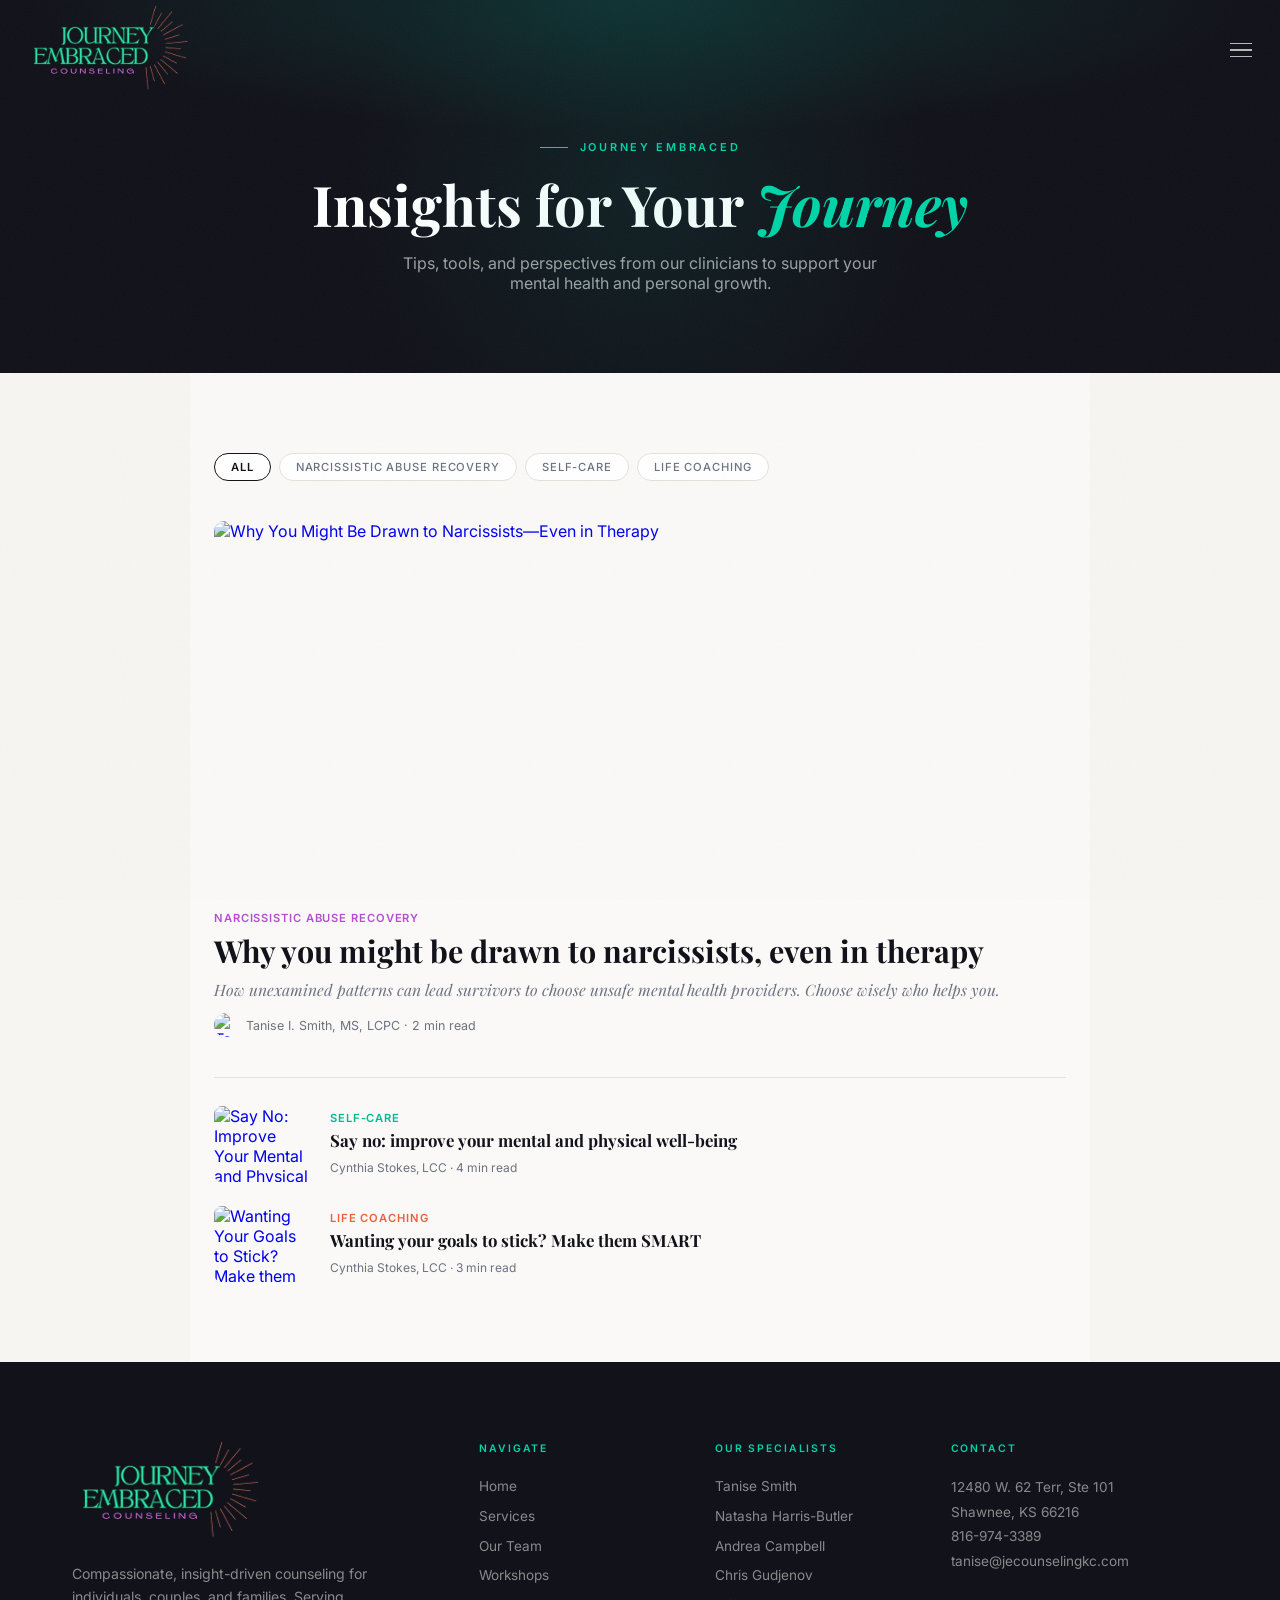
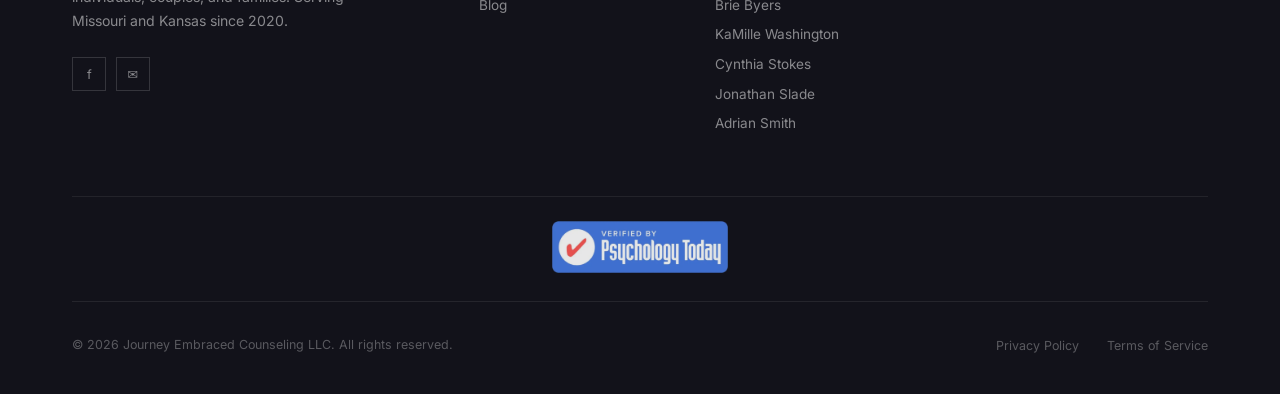
==== commit bbcdc0bc: "Add files via upload" ====
--- a/blog.html
+++ b/blog.html
@@ -1,9 +1,13 @@
-<!doctype html>
+<!DOCTYPE html>
 <html lang="en">
 
 <head>
     <meta charset="UTF-8" />
     <meta name="viewport" content="width=device-width, initial-scale=1.0" />
+    <link rel="icon" type="image/webp" href="images/logo.webp" />
+    <link rel="icon" type="image/png" sizes="32x32" href="images/favicon-32x32.png" />
+    <link rel="icon" type="image/png" sizes="16x16" href="images/favicon-16x16.png" />
+    <link rel="apple-touch-icon" href="images/apple-touch-icon.png" />
     <meta name="description"
         content="Blog — Journey Embraced Counseling LLC. Insights, tips, and guidance for your mental health journey." />
     <title>Blog | Journey Embraced Counseling LLC</title>
@@ -165,6 +169,7 @@
                     <li><a href="team.html#andrea">Andrea Campbell</a></li>
                     <li><a href="team.html#chris">Chris Gudjenov</a></li>
                     <li><a href="team.html#brie">Brie Byers</a></li>
+                    <li><a href="team.html#kamille">KaMille Washington</a></li>
                     <li><a href="team.html#cynthia">Cynthia Stokes</a></li>
                     <li><a href="team.html#jonathan">Jonathan Slade</a></li>
                     <li><a href="team.html#adrian">Adrian Smith</a></li>
@@ -187,7 +192,7 @@
         </div>
         <div class="footer-bottom">
             <p>
-                &copy; 2025 Journey Embraced Counseling LLC. All rights
+                &copy; 2026 Journey Embraced Counseling LLC. All rights
                 reserved.
             </p>
             <div>
@@ -198,7 +203,7 @@
         </div>
     </footer>
 
-    <!-- ══ MODALS ══ -->
+    <!-- ══ BOOKING MODAL ══ -->
     <div class="modal-overlay" id="bookingModal" role="dialog" aria-modal="true" aria-labelledby="bookingModalTitle">
         <div class="modal">
             <button class="modal-x" aria-label="Close">✕</button>
@@ -207,39 +212,57 @@
                 Fill out the form below and we'll be in touch to confirm
                 your appointment.
             </div>
-            <div class="fg">
-                <label>Your Name</label>
-                <div class="fg-row">
-                    <input type="text" placeholder="First name" autocomplete="given-name" /><input type="text"
-                        placeholder="Last name" autocomplete="family-name" />
-                </div>
-            </div>
-            <div class="fg">
-                <label>Email</label><input type="email" placeholder="your@email.com" autocomplete="email" />
-            </div>
-            <div class="fg">
-                <label>Phone</label><input type="tel" placeholder="(816) 000-0000" autocomplete="tel" />
-            </div>
-            <div class="fg">
-                <label>Service Type</label><select>
-                    <option value="">Select a service...</option>
-                    <option>Individual Counseling</option>
-                    <option>Couples Therapy</option>
-                    <option>Adolescent Support</option>
-                    <option>Faith-Based Counseling</option>
-                    <option>Life Coaching</option>
-                    <option>Narcissistic Abuse Recovery</option>
-                    <option>Men's Mental Health</option>
-                    <option>Group Therapy</option>
-                </select>
-            </div>
-            <div class="fg">
-                <label>Message (Optional)</label><textarea
-                    placeholder="Brief description of what you'd like to work on..."></textarea>
-            </div>
-            <button class="btn-modal" data-form="booking">
-                Request Appointment
-            </button>
+            <form name="booking" netlify netlify-honeypot="bot-field" id="bookingForm">
+                <input type="hidden" name="form-name" value="booking" />
+                <p style="display: none">
+                    <label>Don't fill this out: <input name="bot-field" /></label>
+                </p>
+                <div class="fg">
+                    <label>Your Name</label>
+                    <div class="fg-row">
+                        <input type="text" name="first-name" placeholder="First name" autocomplete="given-name"
+                            required />
+                        <input type="text" name="last-name" placeholder="Last name" autocomplete="family-name"
+                            required />
+                    </div>
+                </div>
+                <div class="fg">
+                    <label>Email</label><input type="email" name="email" placeholder="your@email.com"
+                        autocomplete="email" required />
+                </div>
+                <div class="fg">
+                    <label>Phone</label><input type="tel" name="phone" placeholder="(816) 000-0000"
+                        autocomplete="tel" />
+                </div>
+                <div class="fg">
+                    <label>Service Type</label>
+                    <select name="service">
+                        <option value="">Select a service...</option>
+                        <option>Individual Counseling</option>
+                        <option>Couples Therapy</option>
+                        <option>Adolescent Support</option>
+                        <option>Faith-Based Counseling</option>
+                        <option>Life Coaching</option>
+                        <option>Narcissistic Abuse Recovery</option>
+                        <option>Men's Mental Health</option>
+                        <option>Group Therapy</option>
+                    </select>
+                </div>
+                <div class="fg">
+                    <label>Message (Optional)</label><textarea name="message"
+                        placeholder="Brief description of what you'd like to work on..."></textarea>
+                </div>
+                <button type="submit" class="btn-modal">
+                    Request Appointment
+                </button>
+            </form>
+            <div id="bookingSuccess" class="modal-success" style="display: none">
+                <div class="success-icon">✓</div>
+                <p>
+                    Thank you! Your request has been received. We'll be in
+                    touch shortly.
+                </p>
+            </div>
         </div>
     </div>
 
--- a/css/styles.css
+++ b/css/styles.css
@@ -85,6 +85,11 @@
     transform: translate(0) scale(1);
 }
 .services-grid .svc-card.reveal {
+    transition:
+        opacity 0.8s cubic-bezier(0.16, 1, 0.3, 1),
+        transform 0.5s cubic-bezier(0.16, 1, 0.3, 1),
+        background 0.3s,
+        border-color 0.3s;
     transition-delay: calc(var(--i, 0) * 80ms);
 }
 
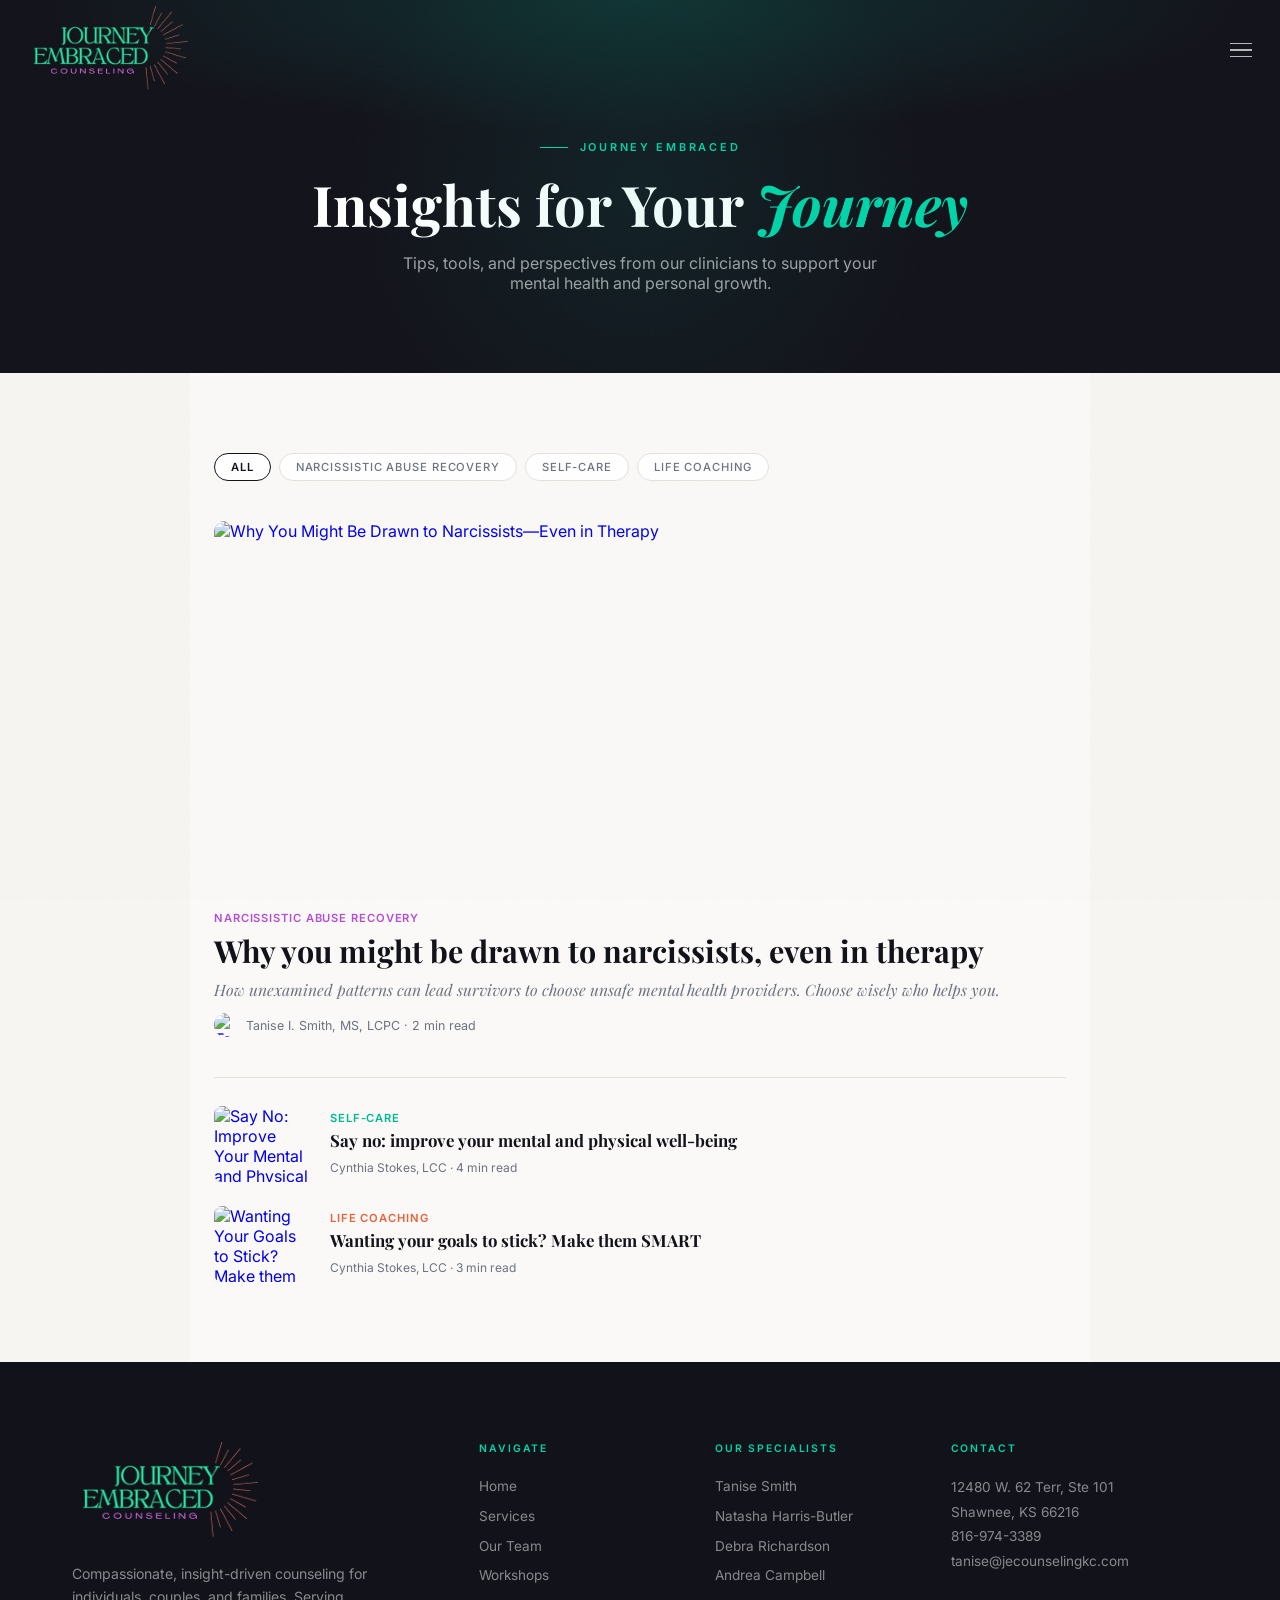
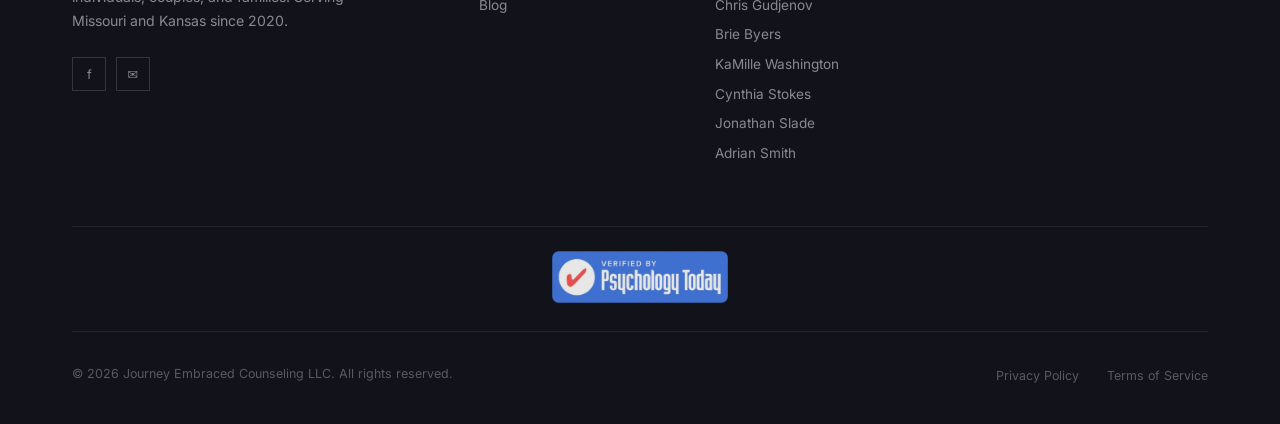
==== commit c4465a0b: "Add files via upload" ====
--- a/blog.html
+++ b/blog.html
@@ -166,6 +166,7 @@
                 <ul>
                     <li><a href="team.html#tanise">Tanise Smith</a></li>
                     <li><a href="team.html#natasha">Natasha Harris-Butler</a></li>
+                    <li><a href="team.html#debra">Debra Richardson</a></li>
                     <li><a href="team.html#andrea">Andrea Campbell</a></li>
                     <li><a href="team.html#chris">Chris Gudjenov</a></li>
                     <li><a href="team.html#brie">Brie Byers</a></li>
--- a/css/styles.css
+++ b/css/styles.css
@@ -177,25 +177,31 @@
 }
 
 .btn-text {
-    color: rgba(255, 255, 255, 0.7);
-    font-size: 0.85rem;
-    font-weight: 500;
+    color: #b44fd4;
+    font-size: 1rem;
+    font-weight: 700;
     text-decoration: none;
     display: inline-flex;
     align-items: center;
     gap: 0.4rem;
-    transition: color 0.2s;
+    transition: color 0.2s, text-shadow 0.2s, filter 0.2s;
 }
 .btn-text:hover {
-    color: var(--white);
+    color: #cc72ee;
+    opacity: 1;
+    text-shadow: 0 0 18px rgba(204, 114, 238, 0.85), 0 0 36px rgba(180, 79, 212, 0.6);
+    filter: brightness(1.08);
 }
 .btn-text svg {
     width: 16px;
     height: 16px;
-    transition: transform 0.2s;
+    transition: transform 0.2s, stroke 0.2s, filter 0.2s;
+    stroke: currentColor;
 }
 .btn-text:hover svg {
     transform: translateX(3px);
+    stroke: #cc72ee;
+    filter: drop-shadow(0 0 12px rgba(204, 114, 238, 0.8));
 }
 
 .btn-teal {
@@ -562,10 +568,17 @@
 }
 .hero-sub {
     font-size: 1.05rem;
-    line-height: 1.75;
-    color: rgba(255, 255, 255, 0.55);
-    max-width: 540px;
+    line-height: 1.7;
+    color: rgba(255, 255, 255, 0.7);
+    max-width: 65ch;
     margin: 0 auto 2.5rem;
+    text-wrap: pretty;
+}
+.hero-sub p {
+    margin-bottom: 1rem;
+}
+.hero-sub p:last-child {
+    margin-bottom: 0;
 }
 .hero-btns {
     display: flex;
@@ -984,7 +997,12 @@
     line-height: 1.85;
     color: var(--mist);
 }
-.bio-body p {
+.bio-body > p {
+    text-align: justify;
+    text-justify: inter-word;
+    text-align-last: left;
+    hyphens: auto;
+    -webkit-hyphens: auto;
     margin-bottom: 1.1rem;
 }
 .bio-body p:last-child {
